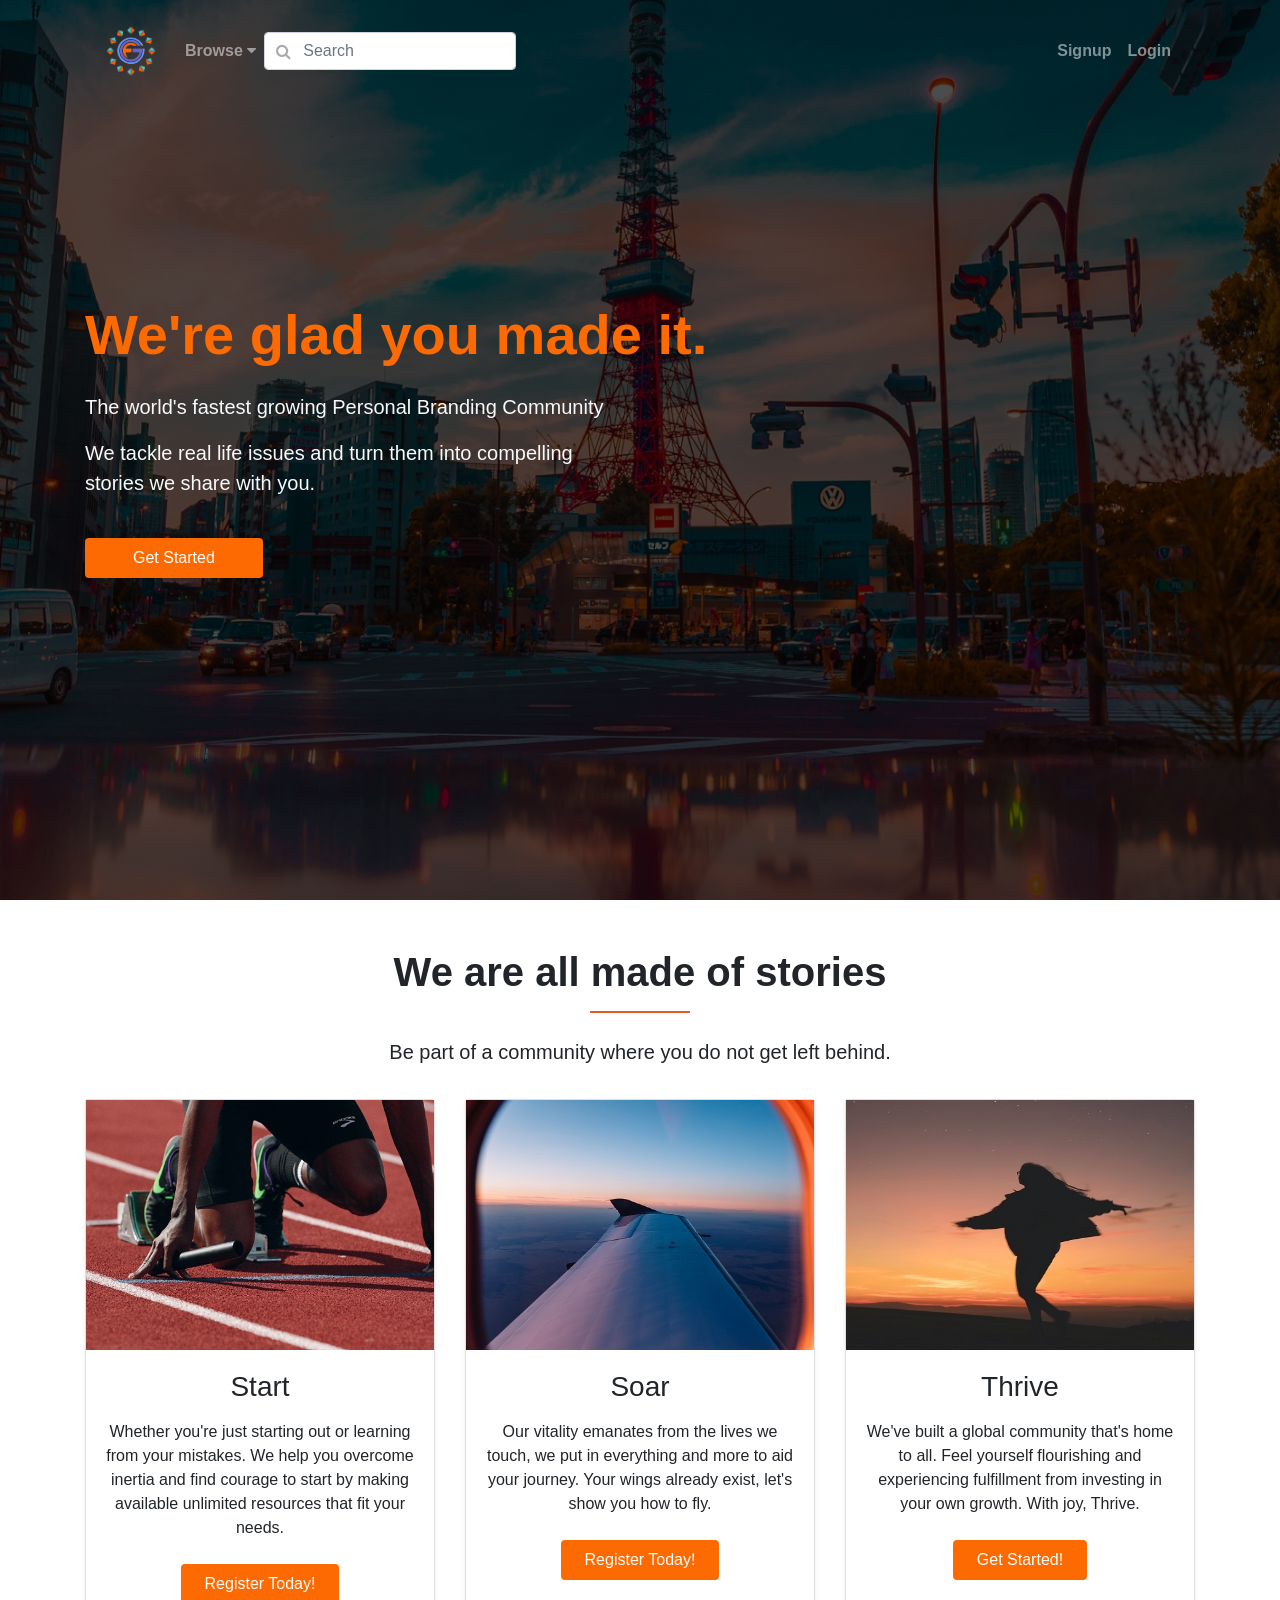
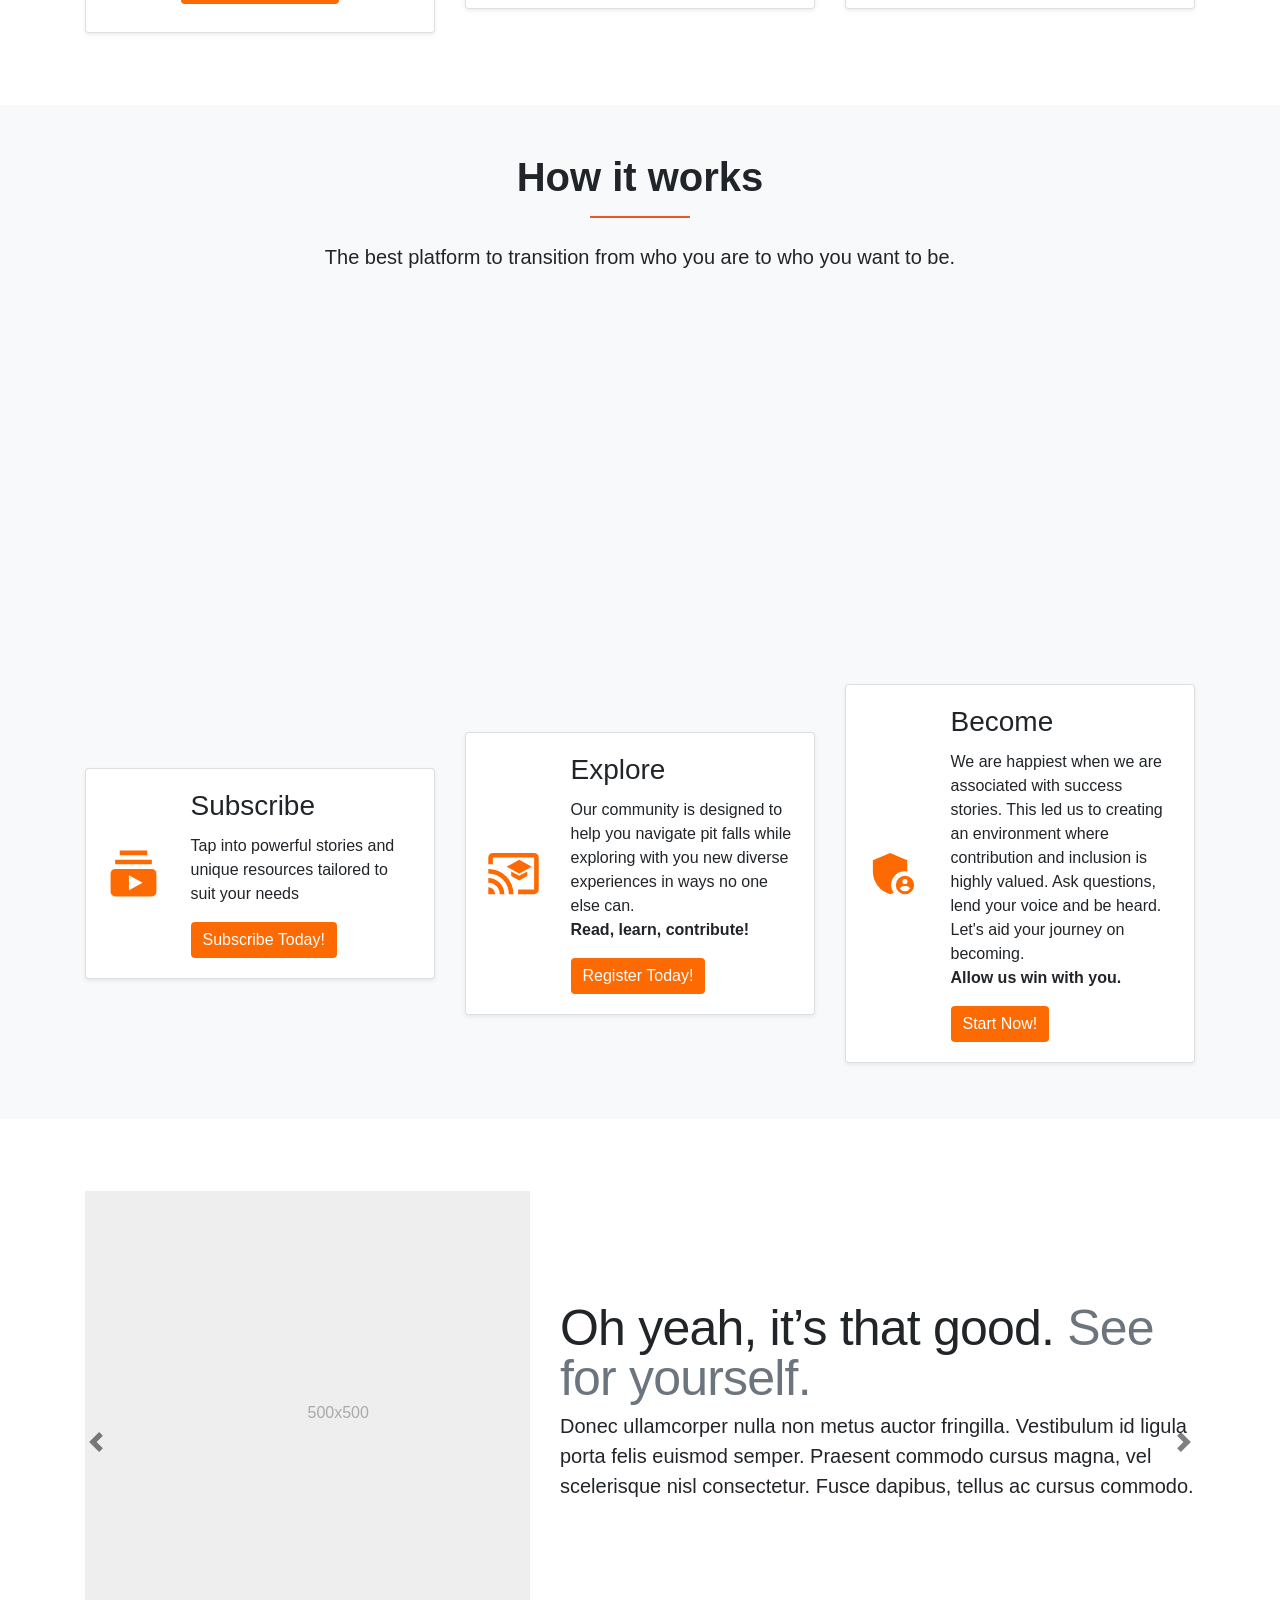
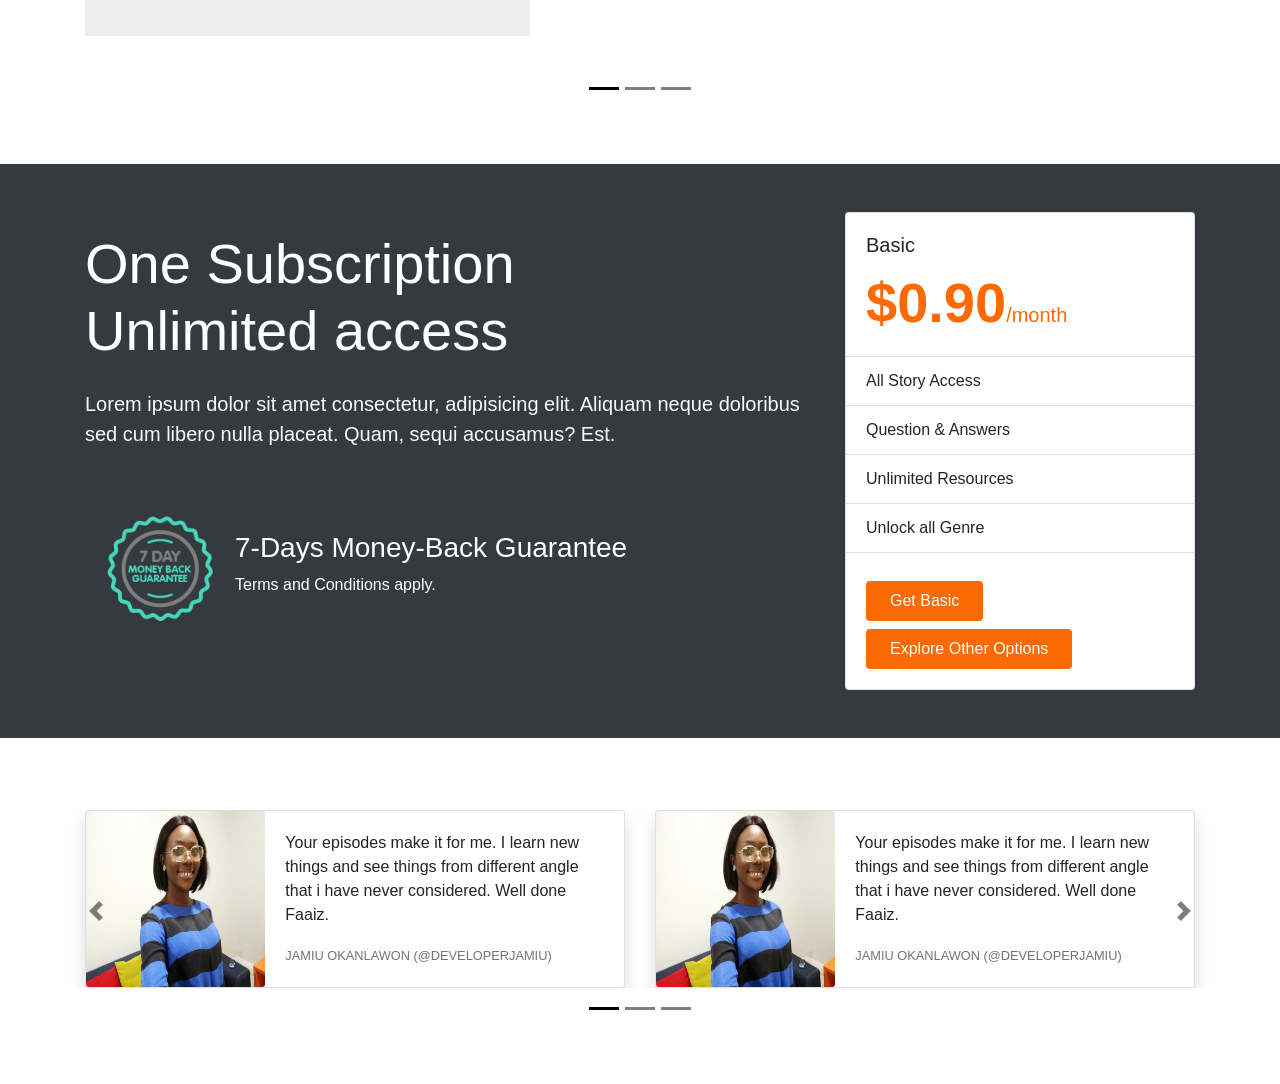
==== index.html @ 19246f7f "Implemented Book and Reviews Section" ====
<!DOCTYPE html>
<html lang="en">
  <head>
    <meta charset="utf-8" />
    <meta
      name="viewport"
      content="width=device-width, initial-scale=1, shrink-to-fit=no"
    />

    <title>GlobalFaaiz</title>

    <!-- CSS only -->
    <link
      rel="stylesheet"
      href="https://stackpath.bootstrapcdn.com/bootstrap/4.5.0/css/bootstrap.min.css"
      integrity="sha384-9aIt2nRpC12Uk9gS9baDl411NQApFmC26EwAOH8WgZl5MYYxFfc+NcPb1dKGj7Sk"
      crossorigin="anonymous"
    />

    <link
      rel="stylesheet"
      href="https://cdnjs.cloudflare.com/ajax/libs/font-awesome/4.7.0/css/font-awesome.min.css"
    />

    <link rel="stylesheet" href="assets/css/style.css" />
  </head>

  <body>
    <header class="header_image">
      <div class="container h-100">
        <nav class="navbar navbar-expand-md navbar-dark py-3">
          <a class="navbar-brand mr-3" href="#">
            <img
              src="assets/img/logo.png"
              width="60"
              height="60"
              alt="Brand Logo"
            />
          </a>
          <button
            class="navbar-toggler"
            type="button"
            data-toggle="collapse"
            data-target="#navbarCollapse"
            aria-controls="navbarCollapse"
            aria-expanded="false"
            aria-label="Toggle navigation"
          >
            <span class="navbar-toggler-icon"></span>
          </button>
          <div class="collapse navbar-collapse" id="navbarCollapse">
            <ul class="navbar-nav">
              <li class="nav-item">
                <a class="nav-link font-weight-bold" href="#"
                  >Browse <i class="fa fa-caret-down"></i
                ></a>
              </li>
            </ul>

            <form class="form-inline mt-2 mt-md-0 has-search">
              <span class="fa fa-search form-control-feedback"></span>
              <input
                class="form-control mr-sm-2"
                type="text"
                placeholder="Search"
                aria-label="Search"
              />
            </form>

            <ul class="navbar-nav ml-auto">
              <li class="nav-item">
                <a class="nav-link font-weight-bold" href="#">Signup</a>
              </li>
              <li class="nav-item">
                <a class="nav-link font-weight-bold" href="#">Login</a>
              </li>
            </ul>
          </div>
        </nav>
        <div class="row h-75 align-items-center">
          <div class="col-12">
            <h1 class="display-4 primary font-weight-bold mb-4">
              We're glad you made it.
            </h1>
            <p class="lead text-light font-weight-normal">
              The world's fastest growing Personal Branding Community
            </p>
            <p class="lead text-light">
              We tackle real life issues and turn them into compelling <br />
              stories we share with you.
            </p>
            <a
              class="btn primary_button border-0 px-5 py-2 mt-4"
              href="#"
              role="button"
              >Get Started</a
            >
          </div>
        </div>
      </div>
    </header>

    <div class="py-5">
      <div class="container">
        <div class="row">
          <div class="pb-3 px-auto mx-auto text-center" style="width: 45rem;">
            <h2 class="h1 font-weight-bold pb-3">We are all made of stories</h2>
            <p class="lead font-weight-normal">
              Be part of a community where you do not get left behind.
            </p>
          </div>
        </div>
        <div class="row">
          <div class="col-md-6 col-lg-4">
            <div class="card shadow-sm mb-4 mx-auto text-center">
              <img src="assets/img/start.jpg" height="250" />
              <div class="card-body">
                <h3 class="card-title mb-3">Start</h3>
                <p class="card-text">
                  Whether you're just starting out or learning from your
                  mistakes. We help you overcome inertia and find courage to
                  start by making available unlimited resources that fit your
                  needs.
                </p>
                <a href="#" class="btn primary_button border-0 px-4 py-2 my-2"
                  >Register Today!</a
                >
              </div>
            </div>
          </div>

          <div class="col-md-6 col-lg-4">
            <div class="card shadow-sm mb-4 mx-auto text-center">
              <img src="assets/img/soar.jpg" height="250" />
              <div class="card-body">
                <h3 class="card-title mb-3">Soar</h3>
                <p class="card-text">
                  Our vitality emanates from the lives we touch, we put in
                  everything and more to aid your journey. Your wings already
                  exist, let's show you how to fly.
                </p>
                <a href="#" class="btn primary_button border-0 px-4 py-2 my-2"
                  >Register Today!</a
                >
              </div>
            </div>
          </div>

          <div class="col-md-6 col-lg-4">
            <div class="card shadow-sm mb-4 mx-auto text-center">
              <img src="assets/img/thrive.jpg" height="250" />
              <div class="card-body">
                <h3 class="card-title mb-3">Thrive</h3>
                <p class="card-text">
                  We've built a global community that's home to all. Feel
                  yourself flourishing and experiencing fulfillment from
                  investing in your own growth. With joy, Thrive.
                </p>
                <a href="#" class="btn primary_button border-0 px-4 py-2 my-2"
                  >Get Started!</a
                >
              </div>
            </div>
          </div>
        </div>
      </div>
    </div>

    <div class="py-5 bg-light">
      <div class="container">
        <div class="row">
          <div class="pb-3 px-auto mx-auto text-center" style="width: 45rem;">
            <h2 class="h1 font-weight-bold pb-3">How it works</h2>
            <p class="lead font-weight-normal">
              The best platform to transition from who you are to who you want
              to be.
            </p>
          </div>
          <div
            class="embed-responsive embed-responsive-16by9 mx-auto mb-5"
            style="max-width: 576px;"
          >
            <iframe
              class="embed-responsive-item"
              src="https://www.youtube.com/embed/zpOULjyy-n8?rel=0"
              allowfullscreen
            ></iframe>
          </div>
        </div>

        <div class="row">
          <div class="col-md-4 my-md-auto">
            <div class="card shadow-sm my-2">
              <div class="card-body">
                <div class="row">
                  <div class="col-md-3 my-auto">
                    <img
                      src="assets/img/subscribe.svg"
                      class="card-img icon"
                      alt="Subscribe"
                    />
                  </div>
                  <div class="col-md-9">
                    <h3 class="card-title">Subscribe</h3>
                    <p class="card-text">
                      Tap into powerful stories and unique resources tailored to
                      suit your needs
                    </p>
                    <a href="#" class="btn primary_button border-0"
                      >Subscribe Today!</a
                    >
                  </div>
                </div>
              </div>
            </div>
          </div>

          <div class="col-md-4 my-auto">
            <div class="card shadow-sm my-2">
              <div class="card-body">
                <div class="row">
                  <div class="col-md-3 my-auto">
                    <img
                      src="assets/img/explore.svg"
                      class="card-img icon"
                      alt="Explore"
                    />
                  </div>
                  <div class="col-md-9">
                    <h3 class="card-title">Explore</h3>
                    <p class="card-text">
                      Our community is designed to help you navigate pit falls
                      while exploring with you new diverse experiences in ways
                      no one else can. <br /><strong
                        >Read, learn, contribute!</strong
                      >
                    </p>
                    <a href="#" class="btn primary_button border-0"
                      >Register Today!</a
                    >
                  </div>
                </div>
              </div>
            </div>
          </div>

          <div class="col-md-4 my-auto">
            <div class="card shadow-sm my-2">
              <div class="card-body">
                <div class="row">
                  <div class="col-md-3 my-auto">
                    <img
                      src="assets/img/become.svg"
                      class="card-img icon"
                      alt="Become"
                    />
                  </div>
                  <div class="col-md-9">
                    <h3 class="card-title">Become</h3>
                    <p class="card-text">
                      We are happiest when we are associated with success
                      stories. This led us to creating an environment where
                      contribution and inclusion is highly valued. Ask
                      questions, lend your voice and be heard. Let's aid your
                      journey on becoming.<br />
                      <strong>Allow us win with you.</strong>
                    </p>
                    <a href="#" class="btn primary_button border-0"
                      >Start Now!</a
                    >
                  </div>
                </div>
              </div>
            </div>
          </div>
        </div>
      </div>
    </div>

    <div class="py-5">
      <div id="mCarousel" class="carousel slide py-4" data-ride="carousel">
        <ol class="carousel-indicators">
          <li data-target="#myCarousel" data-slide-to="0" class="active"></li>
          <li data-target="#myCarousel" data-slide-to="1"></li>
          <li data-target="#myCarousel" data-slide-to="2"></li>
        </ol>
        <div class="carousel-inner mb-5">
          <div class="carousel-item active mb-2">
            <div class="container">
              <div class="row featurette">
                <div class="col-md-7 order-md-2">
                  <h3 class="featurette-heading">
                    Oh yeah, it’s that good.
                    <span class="text-muted">See for yourself.</span>
                  </h3>
                  <p class="lead">
                    Donec ullamcorper nulla non metus auctor fringilla.
                    Vestibulum id ligula porta felis euismod semper. Praesent
                    commodo cursus magna, vel scelerisque nisl consectetur.
                    Fusce dapibus, tellus ac cursus commodo.
                  </p>
                </div>
                <div class="col-md-5 order-md-1">
                  <svg
                    class="bd-placeholder-img bd-placeholder-img-lg featurette-image img-fluid mx-auto"
                    width="500"
                    height="500"
                    xmlns="http://www.w3.org/2000/svg"
                    preserveAspectRatio="xMidYMid slice"
                    focusable="false"
                    role="img"
                    aria-label="Placeholder: 500x500"
                  >
                    <title>Placeholder</title>
                    <rect width="100%" height="100%" fill="#eee" />
                    <text x="50%" y="50%" fill="#aaa" dy=".3em">500x500</text>
                  </svg>
                </div>
              </div>
            </div>
          </div>
          <div class="carousel-item mb-2">
            <div class="container">
              <div class="row featurette">
                <div class="col-md-7">
                  <h3 class="featurette-heading">
                    And lastly, this one.
                    <span class="text-muted">Checkmate.</span>
                  </h3>
                  <p class="lead">
                    Donec ullamcorper nulla non metus auctor fringilla.
                    Vestibulum id ligula porta felis euismod semper. Praesent
                    commodo cursus magna, vel scelerisque nisl consectetur.
                    Fusce dapibus, tellus ac cursus commodo.
                  </p>
                </div>
                <div class="col-md-5">
                  <svg
                    class="bd-placeholder-img bd-placeholder-img-lg featurette-image img-fluid mx-auto"
                    width="500"
                    height="500"
                    xmlns="http://www.w3.org/2000/svg"
                    preserveAspectRatio="xMidYMid slice"
                    focusable="false"
                    role="img"
                    aria-label="Placeholder: 500x500"
                  >
                    <title>Placeholder</title>
                    <rect width="100%" height="100%" fill="#eee" />
                    <text x="50%" y="50%" fill="#aaa" dy=".3em">500x500</text>
                  </svg>
                </div>
              </div>
            </div>
          </div>
          <div class="carousel-item mb-2">
            <div class="container">
              <div class="row featurette">
                <div class="col-md-7">
                  <h3 class="featurette-heading">
                    First featurette heading.
                    <span class="text-muted">It’ll blow your mind.</span>
                  </h3>
                  <p class="lead">
                    Donec ullamcorper nulla non metus auctor fringilla.
                    Vestibulum id ligula porta felis euismod semper. Praesent
                    commodo cursus magna, vel scelerisque nisl consectetur.
                    Fusce dapibus, tellus ac cursus commodo.
                  </p>
                </div>
                <div class="col-md-5">
                  <svg
                    class="bd-placeholder-img bd-placeholder-img-lg featurette-image img-fluid mx-auto"
                    width="500"
                    height="500"
                    xmlns="http://www.w3.org/2000/svg"
                    preserveAspectRatio="xMidYMid slice"
                    focusable="false"
                    role="img"
                    aria-label="Placeholder: 500x500"
                  >
                    <title>Placeholder</title>
                    <rect width="100%" height="100%" fill="#eee" />
                    <text x="50%" y="50%" fill="#aaa" dy=".3em">500x500</text>
                  </svg>
                </div>
              </div>
            </div>
          </div>
        </div>
        <a
          class="carousel-control-prev"
          href="#mCarousel"
          role="button"
          data-slide="prev"
        >
          <span class="carousel-control-prev-icon" aria-hidden="true"></span>
          <span class="sr-only">Previous</span>
        </a>
        <a
          class="carousel-control-next"
          href="#mCarousel"
          role="button"
          data-slide="next"
        >
          <span class="carousel-control-next-icon" aria-hidden="true"></span>
          <span class="sr-only">Next</span>
        </a>
      </div>
    </div>

    <div class="py-5 bg-dark">
      <div class="container">
        <div class="row align-items-center">
          <div class="col-md-7 col-lg-8">
            <h3 class="display-4 secondary mb-4 font-weight-lighter">
              One Subscription <br />Unlimited access
            </h3>
            <p class="lead text-light">
              Lorem ipsum dolor sit amet consectetur, adipisicing elit. Aliquam
              neque doloribus sed cum libero nulla placeat. Quam, sequi
              accusamus? Est.
            </p>
            <div class="py-5">
              <div class="container">
                <div class="row align-items-center">
                  <img src="assets/img/7Day.png" width="150" />
                  <h3 class="h3 secondary">
                    7-Days Money-Back Guarantee<br /><span
                      style="font-size: 1rem;"
                      class="font-weight-light"
                      >Terms and Conditions apply.</span
                    >
                  </h3>
                </div>
              </div>
            </div>
          </div>
          <div class="col-md-5 col-lg-4">
            <div class="card">
              <div class="card-body">
                <h5 class="card-title">Basic</h5>
                <p class="card-text display-4 font-weight-bold primary">
                  $0.90<span class="lead">/month</span>
                </p>
              </div>
              <ul class="list-group list-group-flush">
                <li class="list-group-item">All Story Access</li>
                <li class="list-group-item">Question & Answers</li>
                <li class="list-group-item">Unlimited Resources</li>
                <li class="list-group-item">Unlock all Genre</li>
              </ul>
              <div class="card-body">
                <a href="#" class="btn primary_button border-0 px-4 py-2 mt-2"
                  >Get Basic</a
                >
                <a href="#" class="btn primary_button border-0 px-4 py-2 mt-2"
                  >Explore Other Options</a
                >
              </div>
            </div>
          </div>
        </div>
      </div>
    </div>

    <div class="py-5">
      <div id="myCarousel" class="carousel slide py-4" data-ride="carousel">
        <ol class="carousel-indicators">
          <li data-target="#myCarousel" data-slide-to="0" class="active"></li>
          <li data-target="#myCarousel" data-slide-to="1"></li>
          <li data-target="#myCarousel" data-slide-to="2"></li>
        </ol>
        <div class="carousel-inner mb-4">
          <div class="carousel-item active">
            <div class="container">
              <div class="row">
                <div class="col-6">
                  <div class="card shadow">
                    <div class="row no-gutters h-100">
                      <div class="col-md-4">
                        <img
                          src="assets/img/toyosi.jpg"
                          class="card-img"
                          height="100%"
                        />
                      </div>
                      <div class="col-md-8">
                        <div class="card-body">
                          <p class="card-text">
                            Your episodes make it for me. I learn new things and
                            see things from different angle that i have never
                            considered. Well done Faaiz.
                          </p>
                          <small class="text-muted align-right"
                            >JAMIU OKANLAWON (@DEVELOPERJAMIU)</small
                          >
                        </div>
                      </div>
                    </div>
                  </div>
                </div>
                <div class="col-6">
                  <div class="card shadow">
                    <div class="row no-gutters h-100">
                      <div class="col-md-4">
                        <img
                          src="assets/img/toyosi.jpg"
                          class="card-img"
                          height="100%"
                        />
                      </div>
                      <div class="col-md-8">
                        <div class="card-body">
                          <p class="card-text">
                            Your episodes make it for me. I learn new things and
                            see things from different angle that i have never
                            considered. Well done Faaiz.
                          </p>
                          <small class="text-muted align-right"
                            >JAMIU OKANLAWON (@DEVELOPERJAMIU)</small
                          >
                        </div>
                      </div>
                    </div>
                  </div>
                </div>
              </div>
            </div>
          </div>
          <div class="carousel-item mb-2">
            <div class="container">
              <div class="row">
                <div class="col-6">
                  <div class="card shadow">
                    <div class="row no-gutters h-100">
                      <div class="col-md-4">
                        <img
                          src="assets/img/toyosi.jpg"
                          class="card-img"
                          height="100%"
                        />
                      </div>
                      <div class="col-md-8">
                        <div class="card-body">
                          <p class="card-text">
                            Your episodes make it for me. I learn new things and
                            see things from different angle that i have never
                            considered. Well done Faaiz.
                          </p>
                          <small class="text-muted align-right"
                            >JAMIU OKANLAWON (@DEVELOPERJAMIU)</small
                          >
                        </div>
                      </div>
                    </div>
                  </div>
                </div>
                <div class="col-6">
                  <div class="card shadow">
                    <div class="row no-gutters h-100">
                      <div class="col-md-4">
                        <img
                          src="assets/img/toyosi.jpg"
                          class="card-img"
                          height="100%"
                        />
                      </div>
                      <div class="col-md-8">
                        <div class="card-body">
                          <p class="card-text">
                            Your episodes make it for me. I learn new things and
                            see things from different angle that i have never
                            considered. Well done Faaiz.
                          </p>
                          <small class="text-muted align-right"
                            >JAMIU OKANLAWON (@DEVELOPERJAMIU)</small
                          >
                        </div>
                      </div>
                    </div>
                  </div>
                </div>
              </div>
            </div>
          </div>
          <div class="carousel-item mb-2">
            <div class="container">
              <div class="row">
                <div class="col-6">
                  <div class="card shadow">
                    <div class="row no-gutters h-100">
                      <div class="col-md-4">
                        <img
                          src="assets/img/toyosi.jpg"
                          class="card-img"
                          height="100%"
                        />
                      </div>
                      <div class="col-md-8">
                        <div class="card-body">
                          <p class="card-text">
                            Your episodes make it for me. I learn new things and
                            see things from different angle that i have never
                            considered. Well done Faaiz.
                          </p>
                          <small class="text-muted align-right"
                            >JAMIU OKANLAWON (@DEVELOPERJAMIU)</small
                          >
                        </div>
                      </div>
                    </div>
                  </div>
                </div>
                <div class="col-6">
                  <div class="card shadow">
                    <div class="row no-gutters h-100">
                      <div class="col-md-4">
                        <img
                          src="assets/img/toyosi.jpg"
                          class="card-img"
                          height="100%"
                        />
                      </div>
                      <div class="col-md-8">
                        <div class="card-body">
                          <p class="card-text">
                            Your episodes make it for me. I learn new things and
                            see things from different angle that i have never
                            considered. Well done Faaiz.
                          </p>
                          <small class="text-muted align-right"
                            >JAMIU OKANLAWON (@DEVELOPERJAMIU)</small
                          >
                        </div>
                      </div>
                    </div>
                  </div>
                </div>
              </div>
            </div>
          </div>
        </div>
        <a
          class="carousel-control-prev"
          href="#myCarousel"
          role="button"
          data-slide="prev"
        >
          <span class="carousel-control-prev-icon" aria-hidden="true"></span>
          <span class="sr-only">Previous</span>
        </a>
        <a
          class="carousel-control-next"
          href="#myCarousel"
          role="button"
          data-slide="next"
        >
          <span class="carousel-control-next-icon" aria-hidden="true"></span>
          <span class="sr-only">Next</span>
        </a>
      </div>
    </div>

    <!-- JS, Popper.js, and jQuery -->
    <script
      src="https://code.jquery.com/jquery-3.5.1.slim.min.js"
      integrity="sha384-DfXdz2htPH0lsSSs5nCTpuj/zy4C+OGpamoFVy38MVBnE+IbbVYUew+OrCXaRkfj"
      crossorigin="anonymous"
    ></script>
    <script
      src="https://cdn.jsdelivr.net/npm/popper.js@1.16.0/dist/umd/popper.min.js"
      integrity="sha384-Q6E9RHvbIyZFJoft+2mJbHaEWldlvI9IOYy5n3zV9zzTtmI3UksdQRVvoxMfooAo"
      crossorigin="anonymous"
    ></script>
    <script
      src="https://stackpath.bootstrapcdn.com/bootstrap/4.5.0/js/bootstrap.min.js"
      integrity="sha384-OgVRvuATP1z7JjHLkuOU7Xw704+h835Lr+6QL9UvYjZE3Ipu6Tp75j7Bh/kR0JKI"
      crossorigin="anonymous"
    ></script>
  </body>
</html>
---- assets/css/style.css ----
/* 
* Header 
*/

/* Form */
.has-search .form-control {
  padding-left: 2.375rem;
}

.has-search .form-control-feedback {
  position: absolute;
  z-index: 2;
  display: block;
  width: 2.375rem;
  height: 2.375rem;
  line-height: 2.375rem;
  text-align: center;
  pointer-events: none;
  color: #aaa;
}

/* Header Image */
.header_image {
  height: 100vh;
  min-height: 500px;
  background-image: linear-gradient(rgba(0, 0, 0, 0.7), rgba(0, 0, 0, 0.7)),
    url(../img/headline.jpg);
  background-size: cover;
  background-position: center;
  background-repeat: no-repeat;
}

/* Button */
.primary {
  color: #fd6a02;
}

.secondary {
  color: white;
}

.icon {
  max-width: 80px;
}

/* Button */
.primary_button,
.primary_button:visited {
  background-color: #fd6a02;
  color: white;
}

.primary_button:hover,
.primary_button:active {
  background-color: #e65a22;
  color: white;
}

/* After Heading 2*/
h2:after {
  display: block;
  height: 2px;
  background-color: #e65a22;
  content: " ";
  width: 100px;
  margin: 0 auto;
  margin-top: 15px;
}

/* Carousel Icons Color */
.carousel-control-prev-icon {
  background-image: url("data:image/svg+xml,%3csvg xmlns='http://www.w3.org/2000/svg' fill='%23000' width='8' height='8' viewBox='0 0 8 8'%3e%3cpath d='M5.25 0l-4 4 4 4 1.5-1.5L4.25 4l2.5-2.5L5.25 0z'/%3e%3c/svg%3e");
}

.carousel-control-next-icon {
  background-image: url("data:image/svg+xml,%3csvg xmlns='http://www.w3.org/2000/svg' fill='%23000' width='8' height='8' viewBox='0 0 8 8'%3e%3cpath d='M2.75 0l-1.5 1.5L3.75 4l-2.5 2.5L2.75 8l4-4-4-4z'/%3e%3c/svg%3e");
}

.carousel-indicators li {
  background-color: black;
}

/* Featurettes
------------------------- */

/* Thin out the marketing headings */
.featurette-heading {
  font-weight: 300;
  line-height: 1;
  letter-spacing: -0.05rem;
}

/* RESPONSIVE CSS
-------------------------------------------------- */

@media (min-width: 40em) {
  /* Bump up size of carousel content */
  .carousel-caption p {
    margin-bottom: 1.25rem;
    font-size: 1.25rem;
    line-height: 1.4;
  }

  .featurette-heading {
    font-size: 50px;
  }
}

@media (min-width: 62em) {
  .featurette-heading {
    margin-top: 7rem;
  }
}
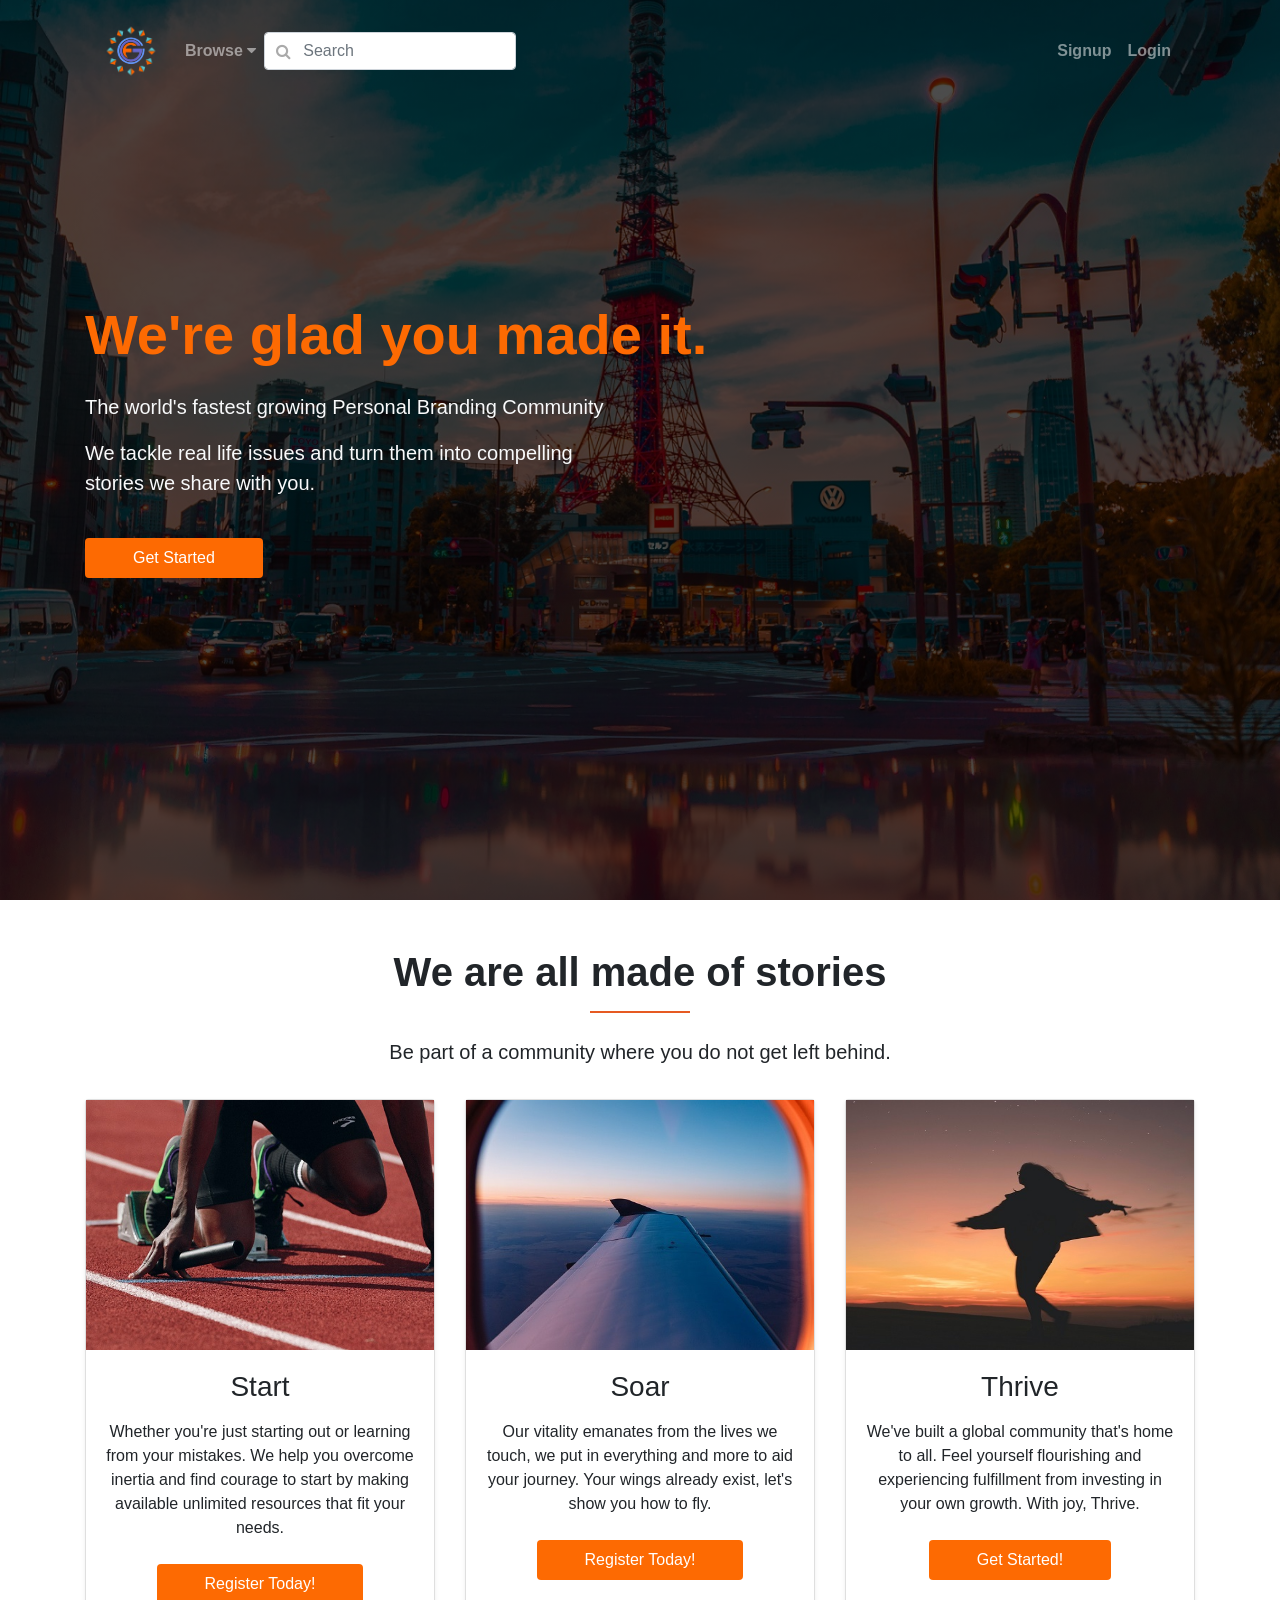
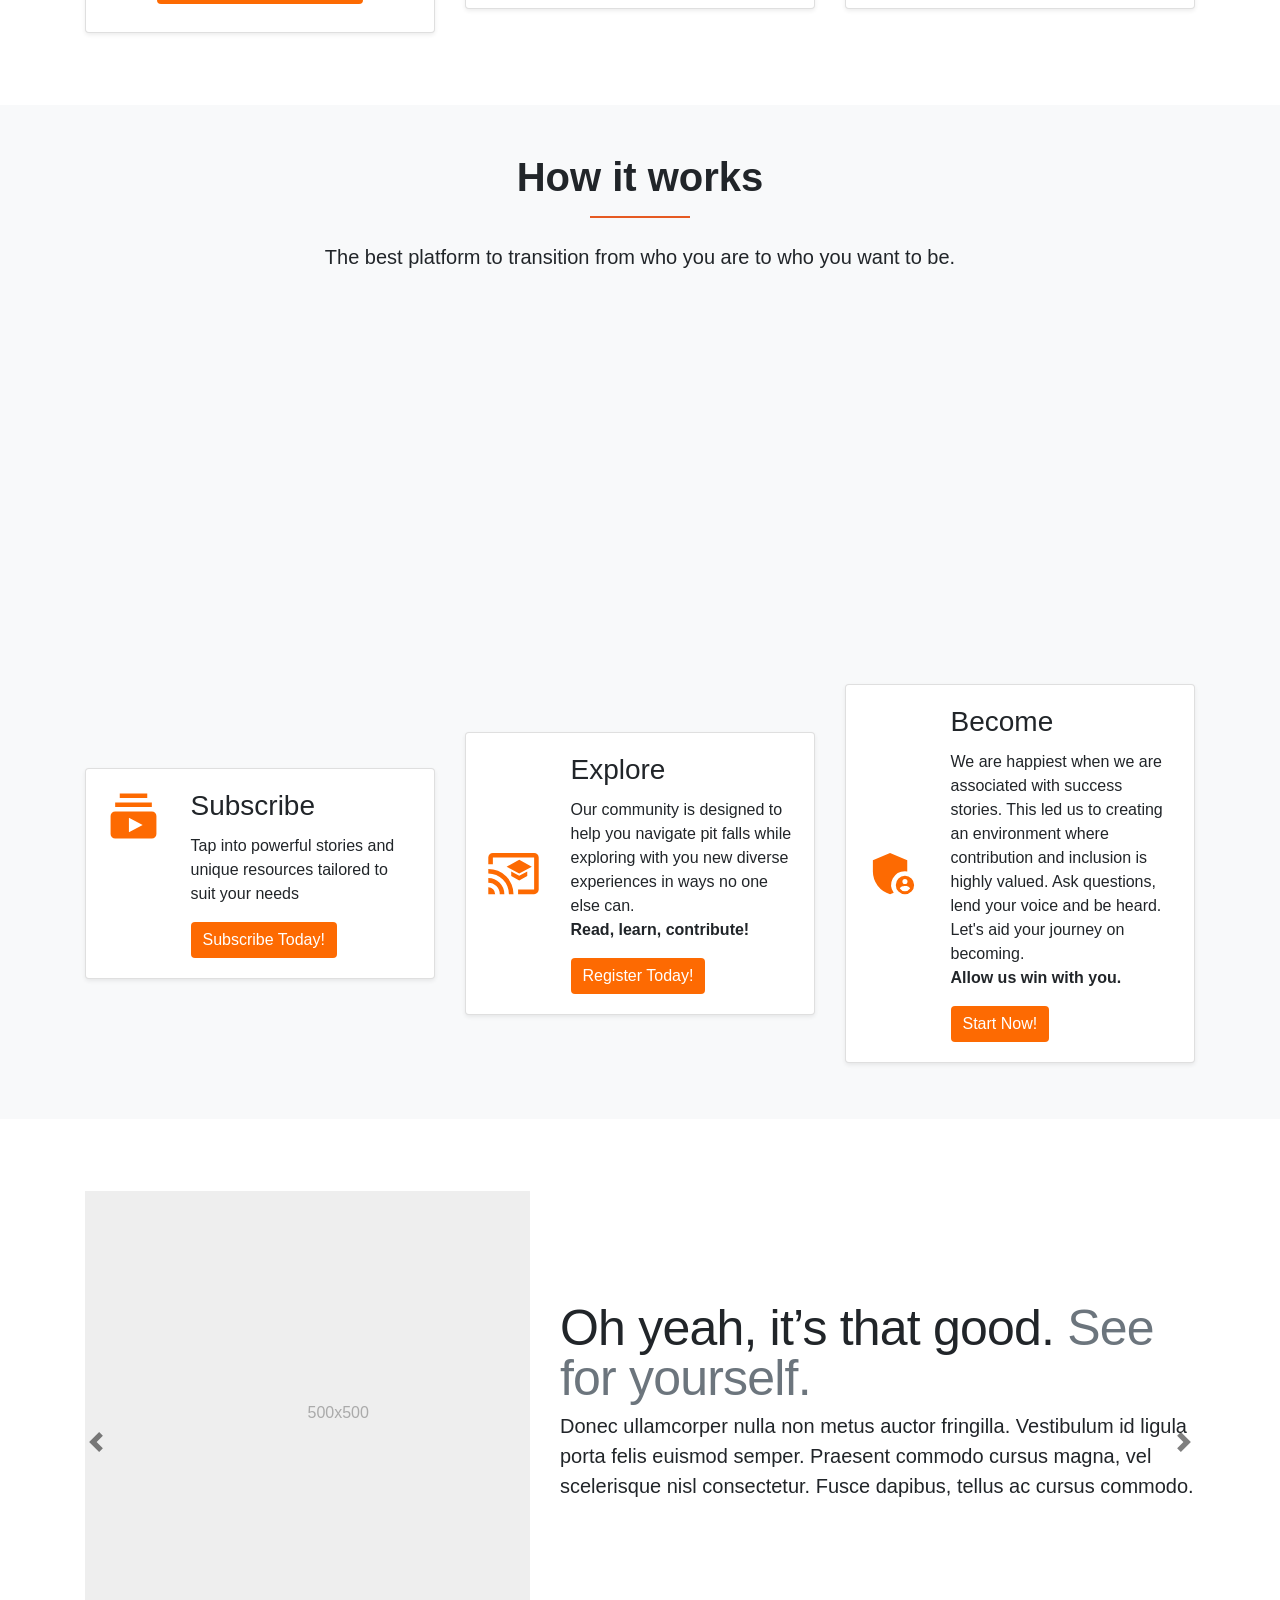
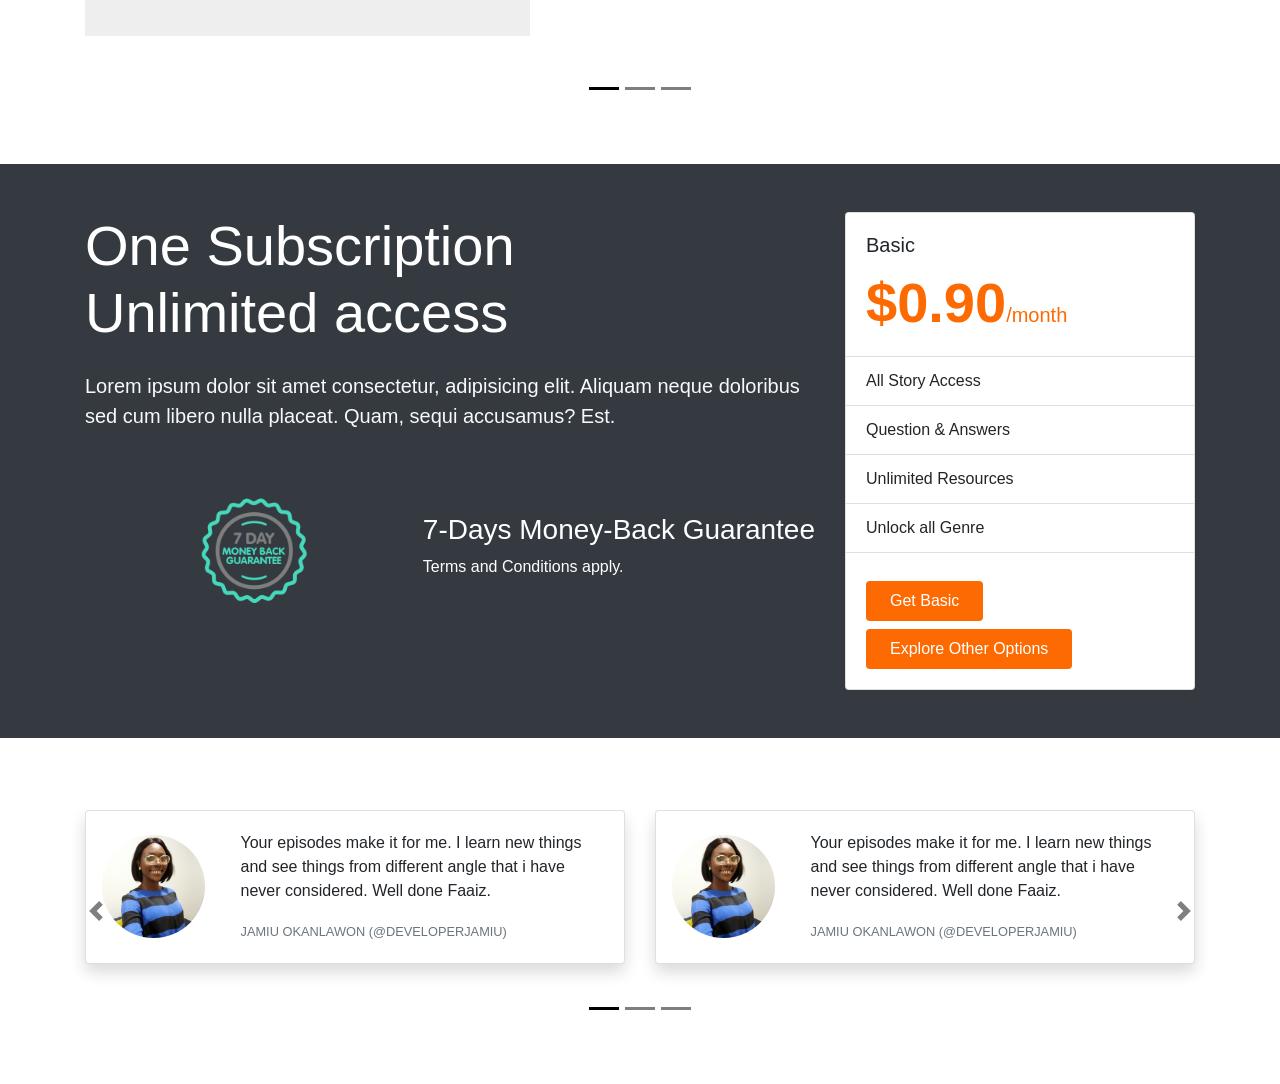
==== commit 7436fd28: "Fixed Responsiveness" ====
--- a/index.html
+++ b/index.html
@@ -23,6 +23,7 @@
     />
 
     <link rel="stylesheet" href="assets/css/style.css" />
+    <link rel="stylesheet" href="assets/css/queries.css" />
   </head>
 
   <body>
@@ -90,7 +91,7 @@
               stories we share with you.
             </p>
             <a
-              class="btn primary_button border-0 px-5 py-2 mt-4"
+              class="btn primary_button border-0 px-md-3 px-lg-5 px-sm-2 py-2 mt-4"
               href="#"
               role="button"
               >Get Started</a
@@ -111,52 +112,58 @@
           </div>
         </div>
         <div class="row">
-          <div class="col-md-6 col-lg-4">
+          <div class="col-sm-6 col-lg-4">
             <div class="card shadow-sm mb-4 mx-auto text-center">
               <img src="assets/img/start.jpg" height="250" />
               <div class="card-body">
-                <h3 class="card-title mb-3">Start</h3>
+                <h3 class="h3 card-title mb-3">Start</h3>
                 <p class="card-text">
                   Whether you're just starting out or learning from your
                   mistakes. We help you overcome inertia and find courage to
                   start by making available unlimited resources that fit your
                   needs.
                 </p>
-                <a href="#" class="btn primary_button border-0 px-4 py-2 my-2"
+                <a
+                  href="#"
+                  class="btn primary_button border-0 px-md-3 px-lg-5 px-sm-2 py-2 my-2"
                   >Register Today!</a
                 >
               </div>
             </div>
           </div>
 
-          <div class="col-md-6 col-lg-4">
+          <div class="col-sm-6 col-lg-4">
             <div class="card shadow-sm mb-4 mx-auto text-center">
               <img src="assets/img/soar.jpg" height="250" />
               <div class="card-body">
-                <h3 class="card-title mb-3">Soar</h3>
+                <h3 class="h3 card-title mb-3">Soar</h3>
                 <p class="card-text">
                   Our vitality emanates from the lives we touch, we put in
                   everything and more to aid your journey. Your wings already
                   exist, let's show you how to fly.
                 </p>
-                <a href="#" class="btn primary_button border-0 px-4 py-2 my-2"
+                <a
+                  href="#"
+                  class="btn primary_button border-0 px-md-3 px-lg-5 px-sm-2 py-2 my-2"
                   >Register Today!</a
                 >
               </div>
             </div>
           </div>
 
-          <div class="col-md-6 col-lg-4">
+          <div class="col-sm-6 col-lg-4">
             <div class="card shadow-sm mb-4 mx-auto text-center">
               <img src="assets/img/thrive.jpg" height="250" />
               <div class="card-body">
-                <h3 class="card-title mb-3">Thrive</h3>
+                <h3 class="h3 card-title mb-3">Thrive</h3>
                 <p class="card-text">
                   We've built a global community that's home to all. Feel
                   yourself flourishing and experiencing fulfillment from
                   investing in your own growth. With joy, Thrive.
                 </p>
-                <a href="#" class="btn primary_button border-0 px-4 py-2 my-2"
+                <a
+                  href="#"
+                  class="btn primary_button border-0 px-md-3 px-lg-5 px-sm-2 py-2 my-2"
                   >Get Started!</a
                 >
               </div>
@@ -189,11 +196,11 @@
         </div>
 
         <div class="row">
-          <div class="col-md-4 my-md-auto">
-            <div class="card shadow-sm my-2">
+          <div class="col-sm-6 col-md-4 my-auto">
+            <div class="card shadow-sm my-2 how-it-works-card">
               <div class="card-body">
                 <div class="row">
-                  <div class="col-md-3 my-auto">
+                  <div class="col-md-3">
                     <img
                       src="assets/img/subscribe.svg"
                       class="card-img icon"
@@ -201,7 +208,7 @@
                     />
                   </div>
                   <div class="col-md-9">
-                    <h3 class="card-title">Subscribe</h3>
+                    <h3 class="h3 card-title">Subscribe</h3>
                     <p class="card-text">
                       Tap into powerful stories and unique resources tailored to
                       suit your needs
@@ -215,8 +222,8 @@
             </div>
           </div>
 
-          <div class="col-md-4 my-auto">
-            <div class="card shadow-sm my-2">
+          <div class="col-sm-6 col-md-4 my-auto">
+            <div class="card shadow-sm my-2 how-it-works-card">
               <div class="card-body">
                 <div class="row">
                   <div class="col-md-3 my-auto">
@@ -227,7 +234,7 @@
                     />
                   </div>
                   <div class="col-md-9">
-                    <h3 class="card-title">Explore</h3>
+                    <h3 class="h3 card-title">Explore</h3>
                     <p class="card-text">
                       Our community is designed to help you navigate pit falls
                       while exploring with you new diverse experiences in ways
@@ -244,8 +251,8 @@
             </div>
           </div>
 
-          <div class="col-md-4 my-auto">
-            <div class="card shadow-sm my-2">
+          <div class="col-sm-6 col-md-4 my-auto">
+            <div class="card shadow-sm my-2 how-it-works-card">
               <div class="card-body">
                 <div class="row">
                   <div class="col-md-3 my-auto">
@@ -256,7 +263,7 @@
                     />
                   </div>
                   <div class="col-md-9">
-                    <h3 class="card-title">Become</h3>
+                    <h3 class="h3 card-title">Become</h3>
                     <p class="card-text">
                       We are happiest when we are associated with success
                       stories. This led us to creating an environment where
@@ -411,8 +418,8 @@
 
     <div class="py-5 bg-dark">
       <div class="container">
-        <div class="row align-items-center">
-          <div class="col-md-7 col-lg-8">
+        <div class="row">
+          <div class="col-md-7 col-lg-8 how-it-works-card">
             <h3 class="display-4 secondary mb-4 font-weight-lighter">
               One Subscription <br />Unlimited access
             </h3>
@@ -421,10 +428,10 @@
               neque doloribus sed cum libero nulla placeat. Quam, sequi
               accusamus? Est.
             </p>
-            <div class="py-5">
+            <div class="py-5 how-it-works-card">
               <div class="container">
                 <div class="row align-items-center">
-                  <img src="assets/img/7Day.png" width="150" />
+                  <img src="assets/img/7Day.png" width="150" class="mx-auto" />
                   <h3 class="h3 secondary">
                     7-Days Money-Back Guarantee<br /><span
                       style="font-size: 1rem;"
@@ -475,17 +482,17 @@
           <div class="carousel-item active">
             <div class="container">
               <div class="row">
-                <div class="col-6">
+                <div class="col-sm-12 col-md-6 mb-4">
                   <div class="card shadow">
-                    <div class="row no-gutters h-100">
-                      <div class="col-md-4">
+                    <div class="row no-gutters">
+                      <div class="col-sm-4 col-md-4 col-lg-3 px-3 px-auto">
                         <img
                           src="assets/img/toyosi.jpg"
-                          class="card-img"
-                          height="100%"
+                          class="card-img rounded-circle my-4"
+                          style="max-width: 200px;"
                         />
                       </div>
-                      <div class="col-md-8">
+                      <div class="col-sm-8 col-md-8 col-lg-9">
                         <div class="card-body">
                           <p class="card-text">
                             Your episodes make it for me. I learn new things and
@@ -500,17 +507,16 @@
                     </div>
                   </div>
                 </div>
-                <div class="col-6">
+                <div class="col-sm-12 col-md-6 mb-4">
                   <div class="card shadow">
-                    <div class="row no-gutters h-100">
-                      <div class="col-md-4">
+                    <div class="row no-gutters">
+                      <div class="col-sm-4 col-md-4 col-lg-3 px-3">
                         <img
                           src="assets/img/toyosi.jpg"
-                          class="card-img"
-                          height="100%"
+                          class="card-img rounded-circle my-4"
                         />
                       </div>
-                      <div class="col-md-8">
+                      <div class="col-sm-8 col-md-8 col-lg-9">
                         <div class="card-body">
                           <p class="card-text">
                             Your episodes make it for me. I learn new things and
@@ -528,20 +534,20 @@
               </div>
             </div>
           </div>
-          <div class="carousel-item mb-2">
+          <div class="carousel-item">
             <div class="container">
               <div class="row">
-                <div class="col-6">
+                <div class="col-sm-12 col-md-6 mb-4">
                   <div class="card shadow">
-                    <div class="row no-gutters h-100">
-                      <div class="col-md-4">
+                    <div class="row no-gutters">
+                      <div class="col-sm-4 col-md-4 col-lg-3 px-3 px-auto">
                         <img
                           src="assets/img/toyosi.jpg"
-                          class="card-img"
-                          height="100%"
+                          class="card-img rounded-circle my-4"
+                          style="max-width: 200px;"
                         />
                       </div>
-                      <div class="col-md-8">
+                      <div class="col-sm-8 col-md-8 col-lg-9">
                         <div class="card-body">
                           <p class="card-text">
                             Your episodes make it for me. I learn new things and
@@ -556,17 +562,16 @@
                     </div>
                   </div>
                 </div>
-                <div class="col-6">
+                <div class="col-sm-12 col-md-6 mb-4">
                   <div class="card shadow">
-                    <div class="row no-gutters h-100">
-                      <div class="col-md-4">
+                    <div class="row no-gutters">
+                      <div class="col-sm-4 col-md-4 col-lg-3 px-3">
                         <img
                           src="assets/img/toyosi.jpg"
-                          class="card-img"
-                          height="100%"
+                          class="card-img rounded-circle my-4"
                         />
                       </div>
-                      <div class="col-md-8">
+                      <div class="col-sm-8 col-md-8 col-lg-9">
                         <div class="card-body">
                           <p class="card-text">
                             Your episodes make it for me. I learn new things and
@@ -584,20 +589,20 @@
               </div>
             </div>
           </div>
-          <div class="carousel-item mb-2">
+          <div class="carousel-item">
             <div class="container">
               <div class="row">
-                <div class="col-6">
+                <div class="col-sm-12 col-md-6 mb-4">
                   <div class="card shadow">
-                    <div class="row no-gutters h-100">
-                      <div class="col-md-4">
+                    <div class="row no-gutters">
+                      <div class="col-sm-4 col-md-4 col-lg-3 px-3 px-auto">
                         <img
                           src="assets/img/toyosi.jpg"
-                          class="card-img"
-                          height="100%"
+                          class="card-img rounded-circle my-4"
+                          style="max-width: 200px;"
                         />
                       </div>
-                      <div class="col-md-8">
+                      <div class="col-sm-8 col-md-8 col-lg-9">
                         <div class="card-body">
                           <p class="card-text">
                             Your episodes make it for me. I learn new things and
@@ -612,17 +617,16 @@
                     </div>
                   </div>
                 </div>
-                <div class="col-6">
+                <div class="col-sm-12 col-md-6 mb-4">
                   <div class="card shadow">
-                    <div class="row no-gutters h-100">
-                      <div class="col-md-4">
+                    <div class="row no-gutters">
+                      <div class="col-sm-4 col-md-4 col-lg-3 px-3">
                         <img
                           src="assets/img/toyosi.jpg"
-                          class="card-img"
-                          height="100%"
+                          class="card-img rounded-circle my-4"
                         />
                       </div>
-                      <div class="col-md-8">
+                      <div class="col-sm-8 col-md-8 col-lg-9">
                         <div class="card-body">
                           <p class="card-text">
                             Your episodes make it for me. I learn new things and
--- a/assets/css/queries.css
+++ b/assets/css/queries.css
@@ -0,0 +1,54 @@
+/* Big tablets to 1200px (widths smaller than the 1140px row) */
+@media only screen and (max-width: 1200px) {
+}
+
+/* Small tablets to big tablets from 768px to 1023px */
+@media only screen and (max-width: 1023px) {
+}
+
+/* Small Phones to small tablets from 481px to 767px */
+@media only screen and (max-width: 767px) {
+  .display-4 {
+    font-size: 2.7rem;
+  }
+
+  .lead {
+    font-size: 1.1rem;
+  }
+
+  .h1 {
+    font-size: 1.8rem;
+  }
+
+  .h3 {
+    font-size: 1.5rem;
+  }
+
+  .featurette-heading {
+    font-size: 1.8rem;
+    font-weight: 400;
+  }
+}
+
+/* Small Phones from 0 to 480px */
+@media only screen and (max-width: 480px) {
+  .display-4 {
+    font-size: 1.7rem;
+  }
+
+  .lead {
+    font-size: 1rem;
+  }
+
+  .h1 {
+    font-size: 1.5rem;
+  }
+
+  .featurette-heading {
+    font-size: 1.5rem;
+  }
+
+  .how-it-works-card {
+    text-align: center;
+  }
+}
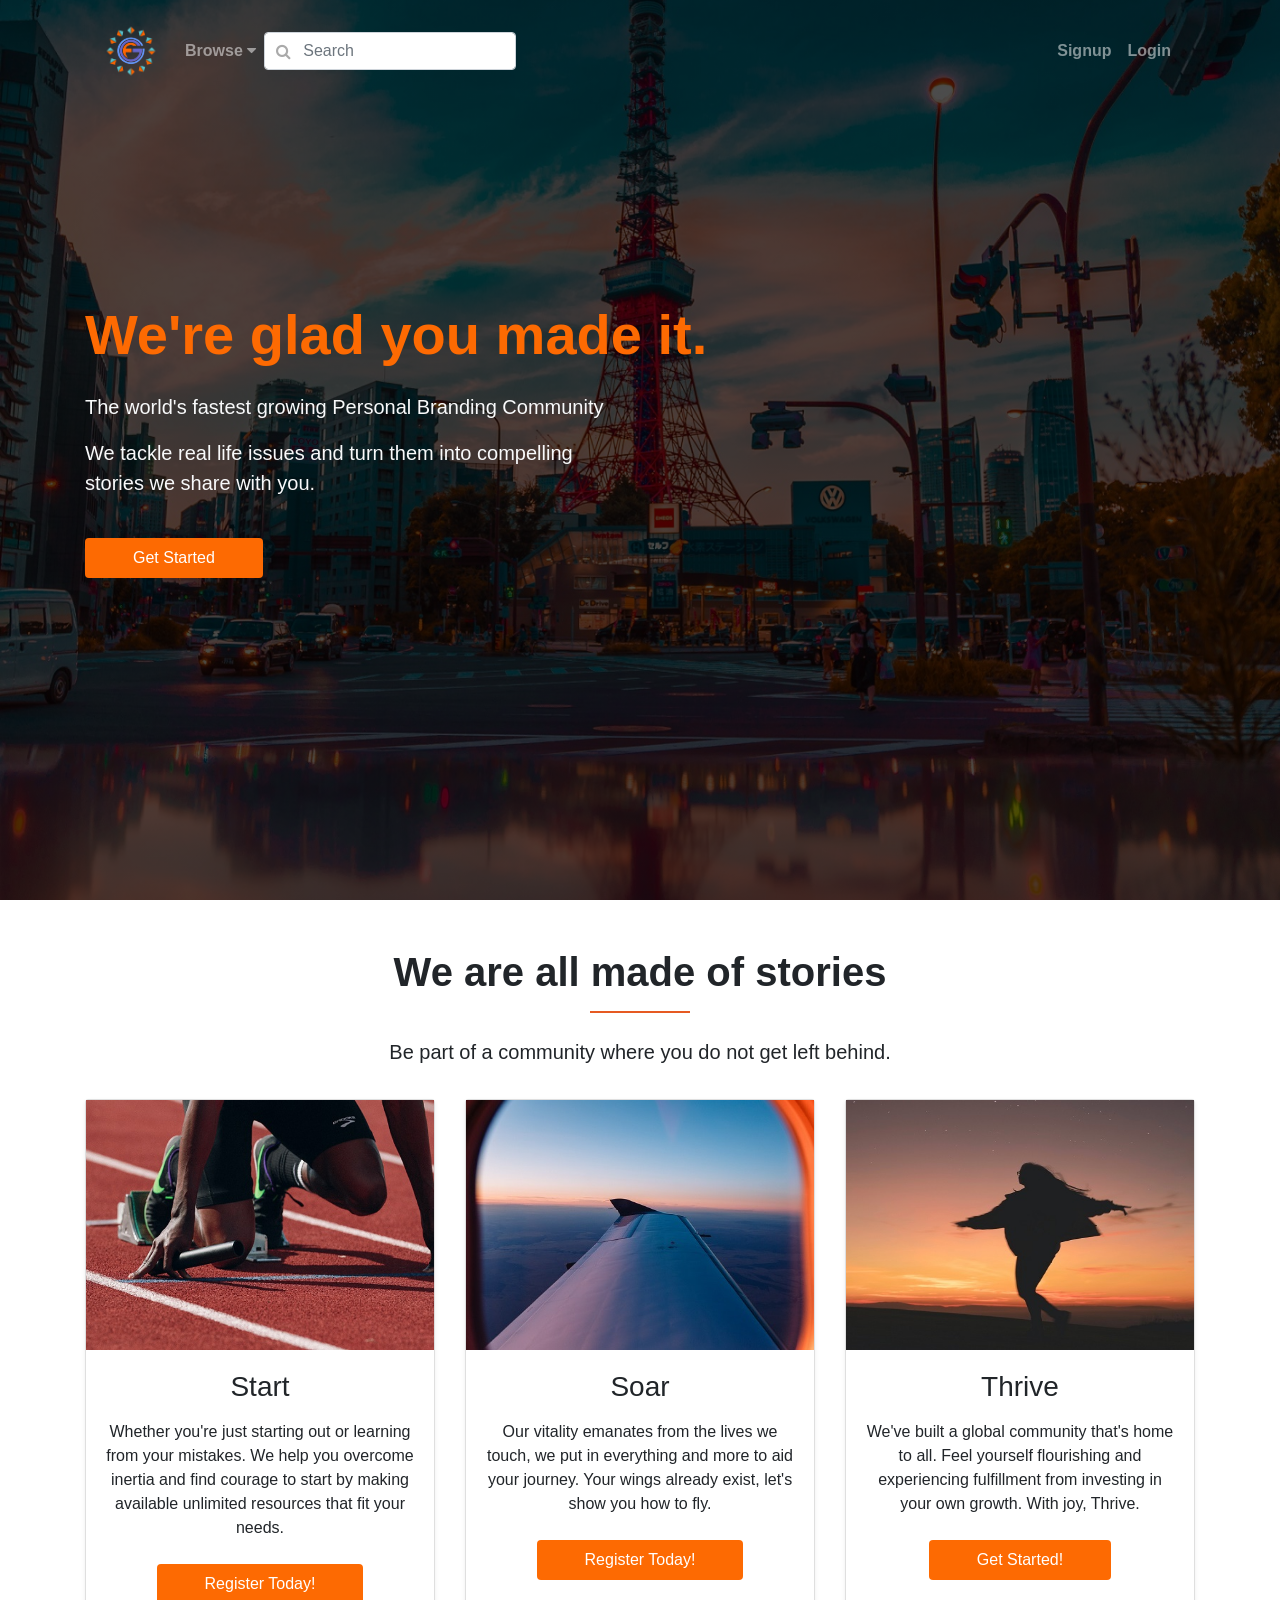
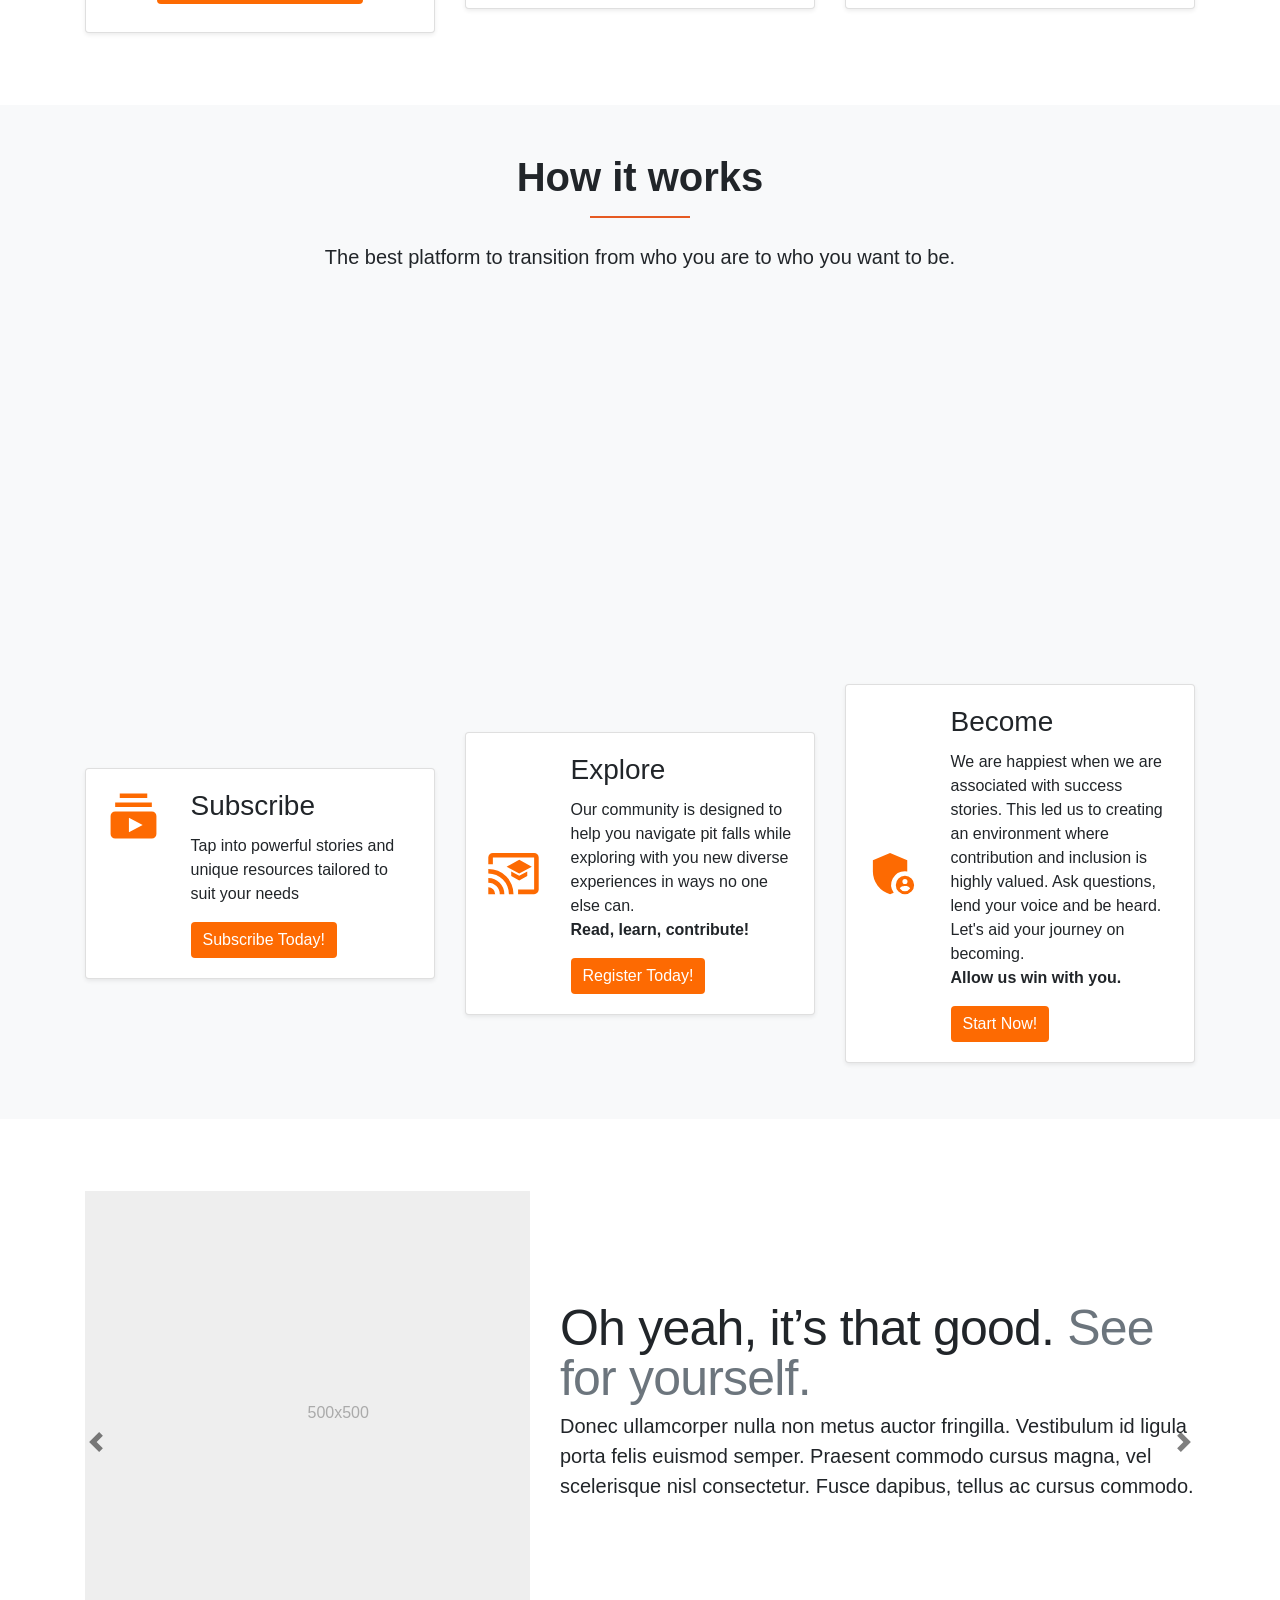
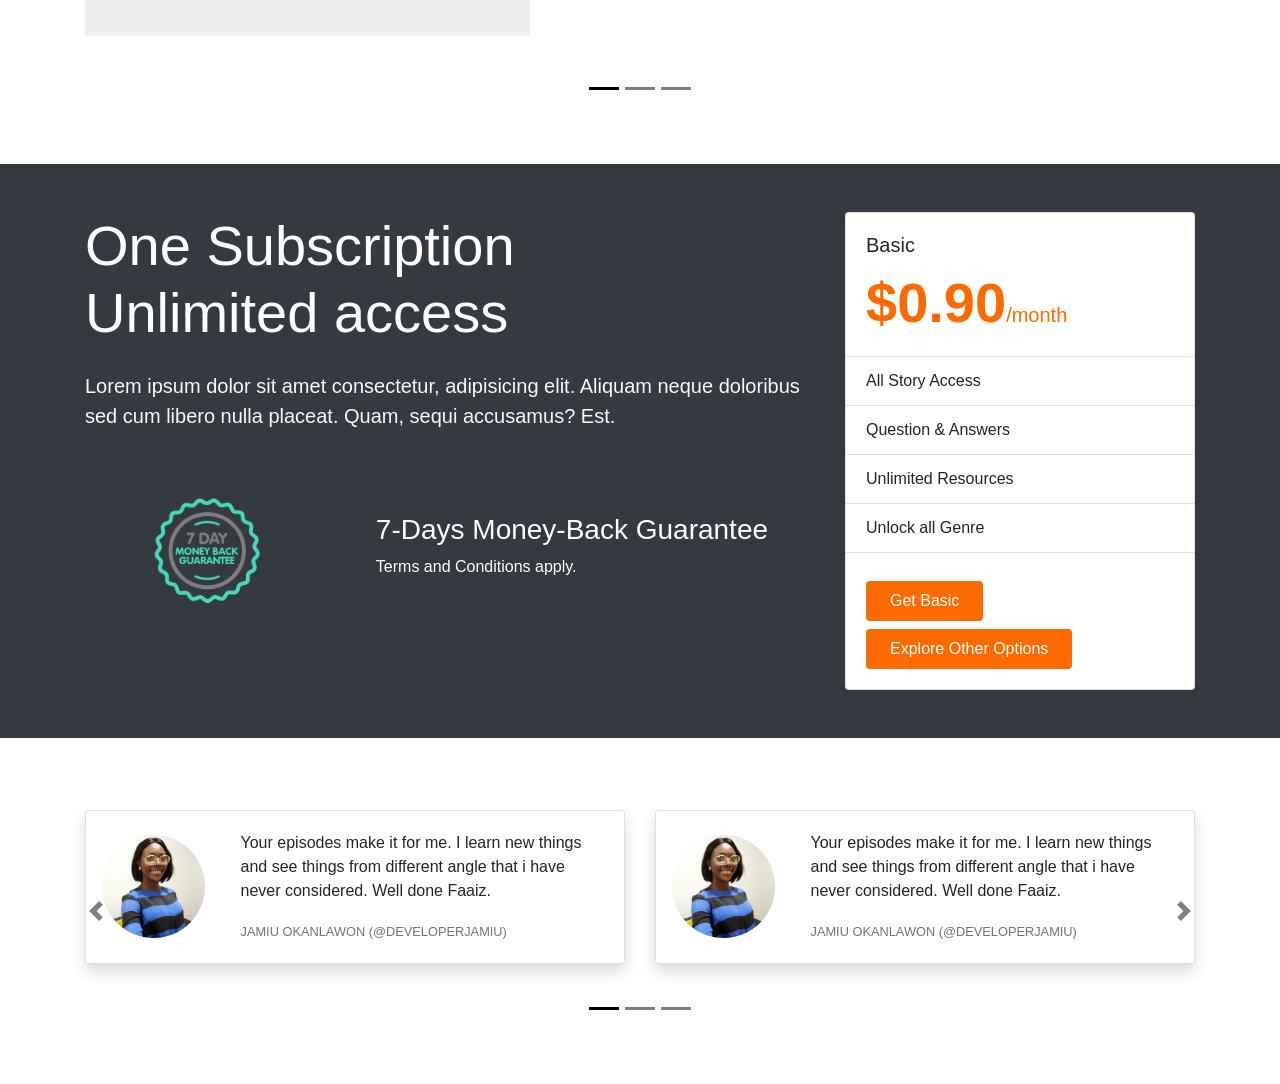
==== commit feaf75cb: "Fixed Responsiveness" ====
--- a/index.html
+++ b/index.html
@@ -432,7 +432,7 @@
               <div class="container">
                 <div class="row align-items-center">
                   <img src="assets/img/7Day.png" width="150" class="mx-auto" />
-                  <h3 class="h3 secondary">
+                  <h3 class="h3 secondary mx-auto">
                     7-Days Money-Back Guarantee<br /><span
                       style="font-size: 1rem;"
                       class="font-weight-light"
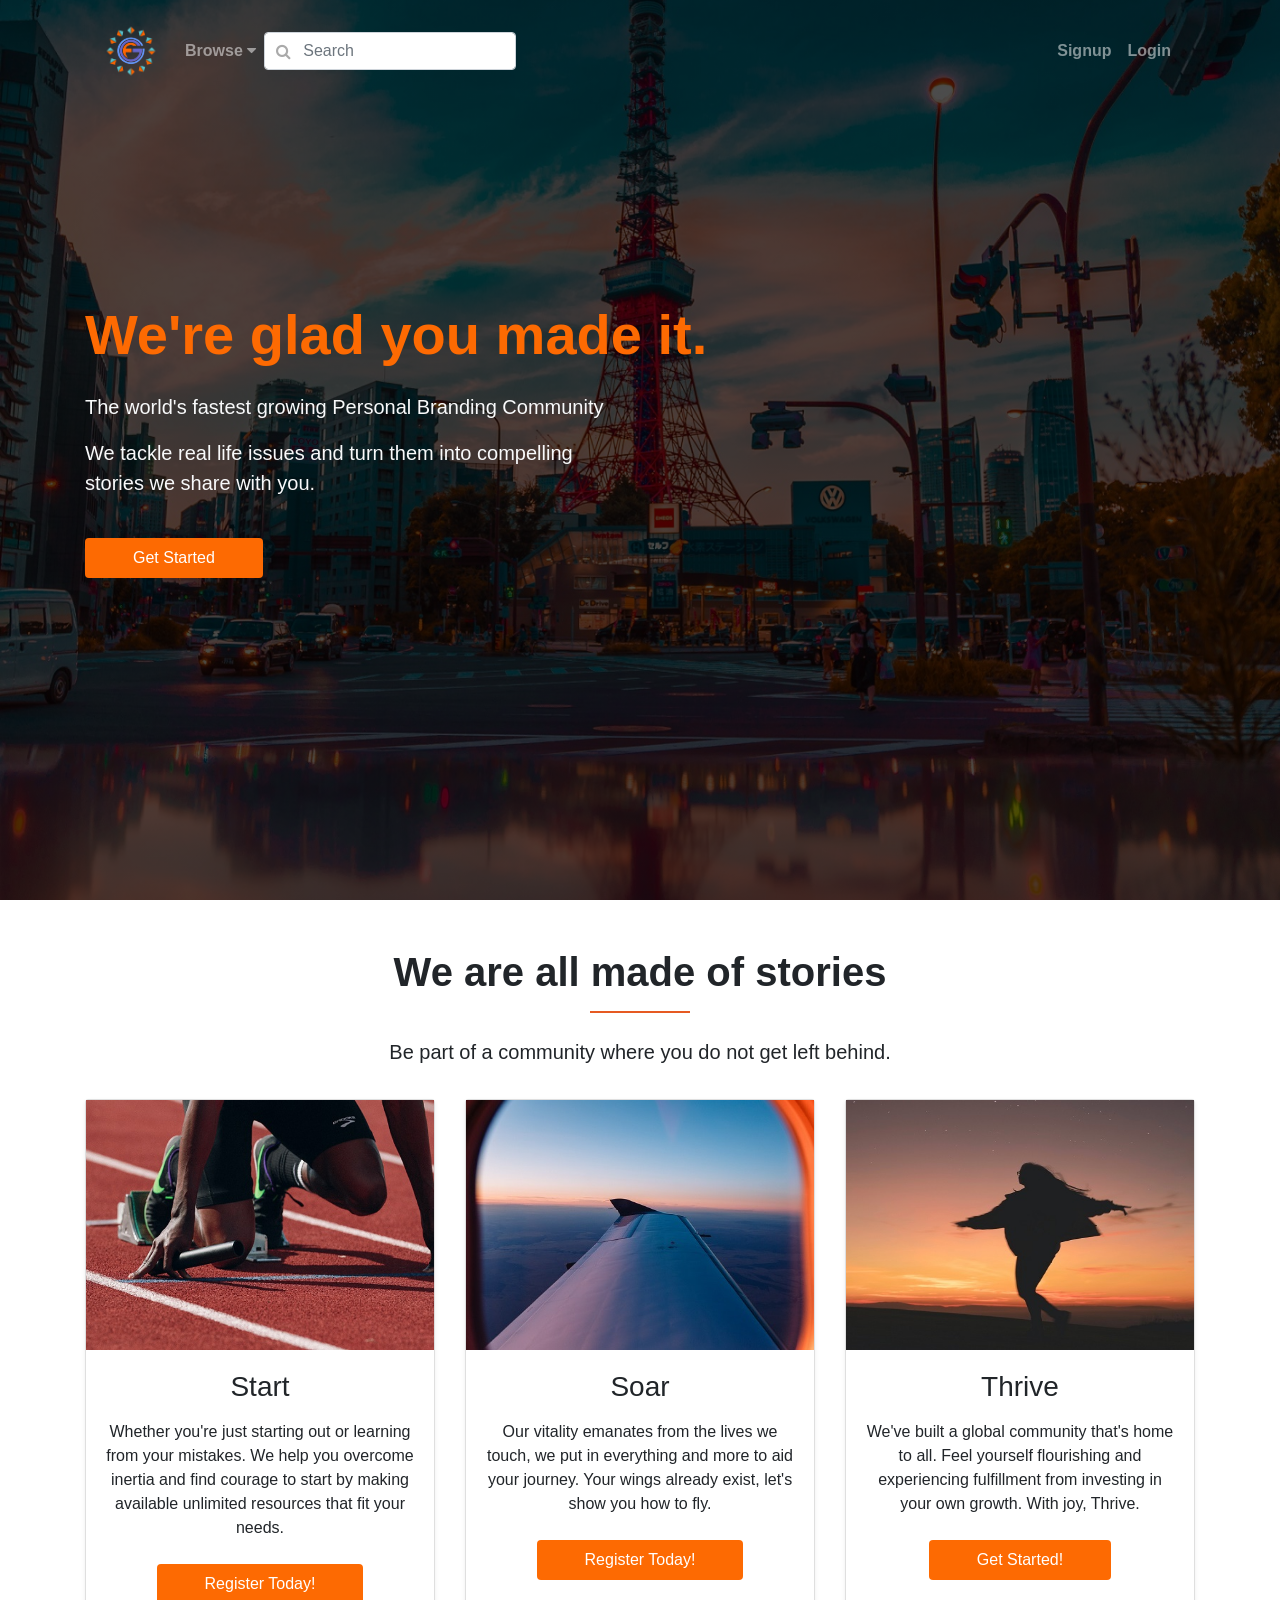
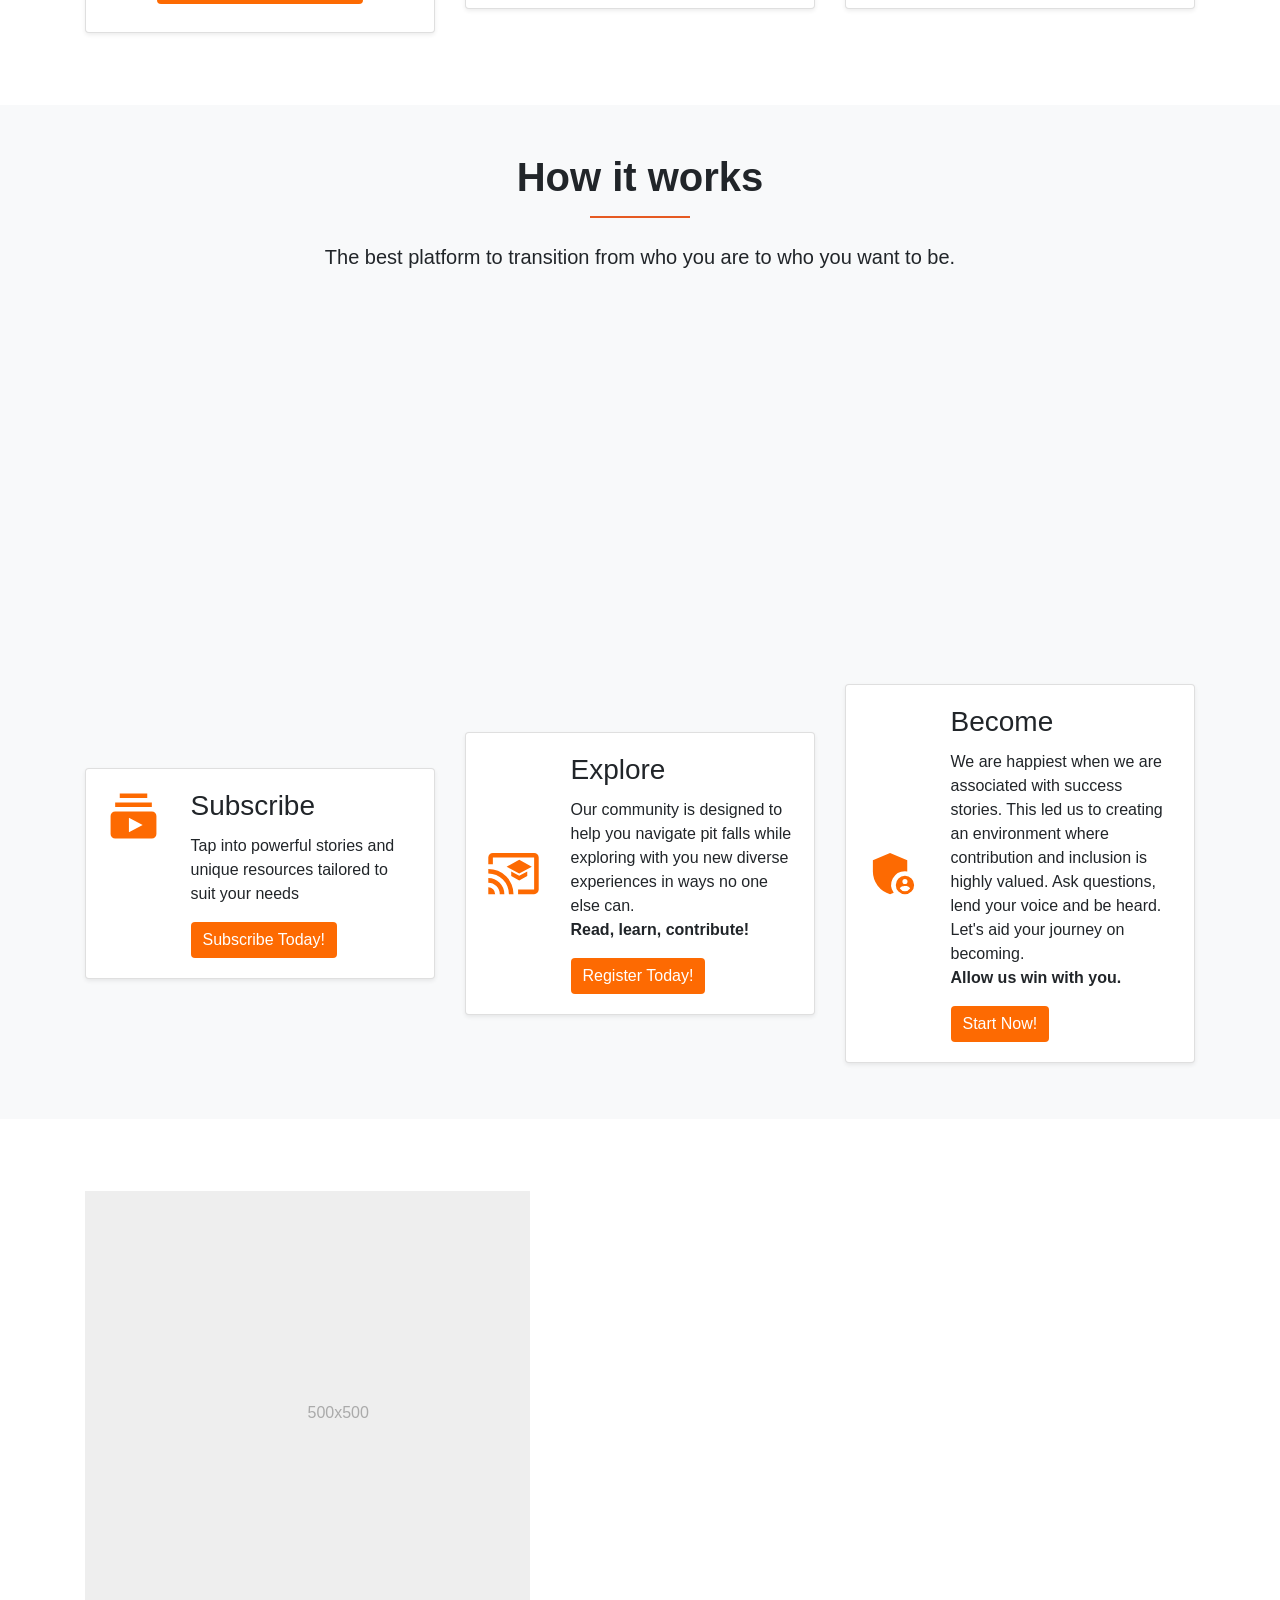
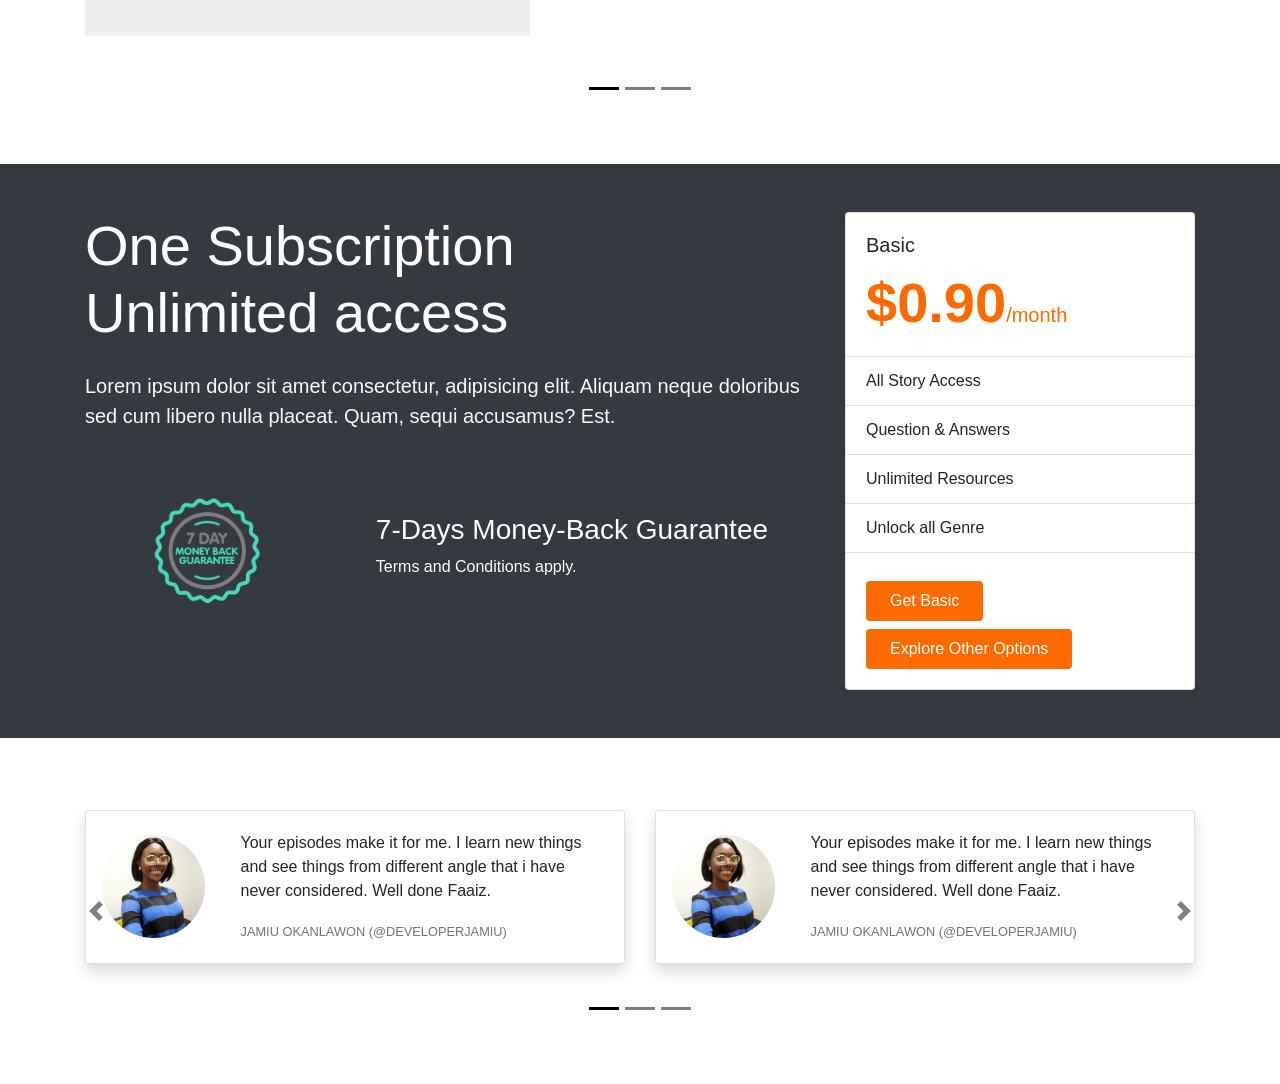
==== commit 0f9ab63d: "Fixed Responsiveness" ====
--- a/index.html
+++ b/index.html
@@ -489,7 +489,6 @@
                         <img
                           src="assets/img/toyosi.jpg"
                           class="card-img rounded-circle my-4"
-                          style="max-width: 200px;"
                         />
                       </div>
                       <div class="col-sm-8 col-md-8 col-lg-9">
@@ -534,116 +533,6 @@
               </div>
             </div>
           </div>
-          <div class="carousel-item">
-            <div class="container">
-              <div class="row">
-                <div class="col-sm-12 col-md-6 mb-4">
-                  <div class="card shadow">
-                    <div class="row no-gutters">
-                      <div class="col-sm-4 col-md-4 col-lg-3 px-3 px-auto">
-                        <img
-                          src="assets/img/toyosi.jpg"
-                          class="card-img rounded-circle my-4"
-                          style="max-width: 200px;"
-                        />
-                      </div>
-                      <div class="col-sm-8 col-md-8 col-lg-9">
-                        <div class="card-body">
-                          <p class="card-text">
-                            Your episodes make it for me. I learn new things and
-                            see things from different angle that i have never
-                            considered. Well done Faaiz.
-                          </p>
-                          <small class="text-muted align-right"
-                            >JAMIU OKANLAWON (@DEVELOPERJAMIU)</small
-                          >
-                        </div>
-                      </div>
-                    </div>
-                  </div>
-                </div>
-                <div class="col-sm-12 col-md-6 mb-4">
-                  <div class="card shadow">
-                    <div class="row no-gutters">
-                      <div class="col-sm-4 col-md-4 col-lg-3 px-3">
-                        <img
-                          src="assets/img/toyosi.jpg"
-                          class="card-img rounded-circle my-4"
-                        />
-                      </div>
-                      <div class="col-sm-8 col-md-8 col-lg-9">
-                        <div class="card-body">
-                          <p class="card-text">
-                            Your episodes make it for me. I learn new things and
-                            see things from different angle that i have never
-                            considered. Well done Faaiz.
-                          </p>
-                          <small class="text-muted align-right"
-                            >JAMIU OKANLAWON (@DEVELOPERJAMIU)</small
-                          >
-                        </div>
-                      </div>
-                    </div>
-                  </div>
-                </div>
-              </div>
-            </div>
-          </div>
-          <div class="carousel-item">
-            <div class="container">
-              <div class="row">
-                <div class="col-sm-12 col-md-6 mb-4">
-                  <div class="card shadow">
-                    <div class="row no-gutters">
-                      <div class="col-sm-4 col-md-4 col-lg-3 px-3 px-auto">
-                        <img
-                          src="assets/img/toyosi.jpg"
-                          class="card-img rounded-circle my-4"
-                          style="max-width: 200px;"
-                        />
-                      </div>
-                      <div class="col-sm-8 col-md-8 col-lg-9">
-                        <div class="card-body">
-                          <p class="card-text">
-                            Your episodes make it for me. I learn new things and
-                            see things from different angle that i have never
-                            considered. Well done Faaiz.
-                          </p>
-                          <small class="text-muted align-right"
-                            >JAMIU OKANLAWON (@DEVELOPERJAMIU)</small
-                          >
-                        </div>
-                      </div>
-                    </div>
-                  </div>
-                </div>
-                <div class="col-sm-12 col-md-6 mb-4">
-                  <div class="card shadow">
-                    <div class="row no-gutters">
-                      <div class="col-sm-4 col-md-4 col-lg-3 px-3">
-                        <img
-                          src="assets/img/toyosi.jpg"
-                          class="card-img rounded-circle my-4"
-                        />
-                      </div>
-                      <div class="col-sm-8 col-md-8 col-lg-9">
-                        <div class="card-body">
-                          <p class="card-text">
-                            Your episodes make it for me. I learn new things and
-                            see things from different angle that i have never
-                            considered. Well done Faaiz.
-                          </p>
-                          <small class="text-muted align-right"
-                            >JAMIU OKANLAWON (@DEVELOPERJAMIU)</small
-                          >
-                        </div>
-                      </div>
-                    </div>
-                  </div>
-                </div>
-              </div>
-            </div>
-          </div>
         </div>
         <a
           class="carousel-control-prev"
--- a/assets/css/queries.css
+++ b/assets/css/queries.css
@@ -28,6 +28,10 @@
     font-size: 1.8rem;
     font-weight: 400;
   }
+
+  .how-it-works-card {
+    text-align: center;
+  }
 }
 
 /* Small Phones from 0 to 480px */
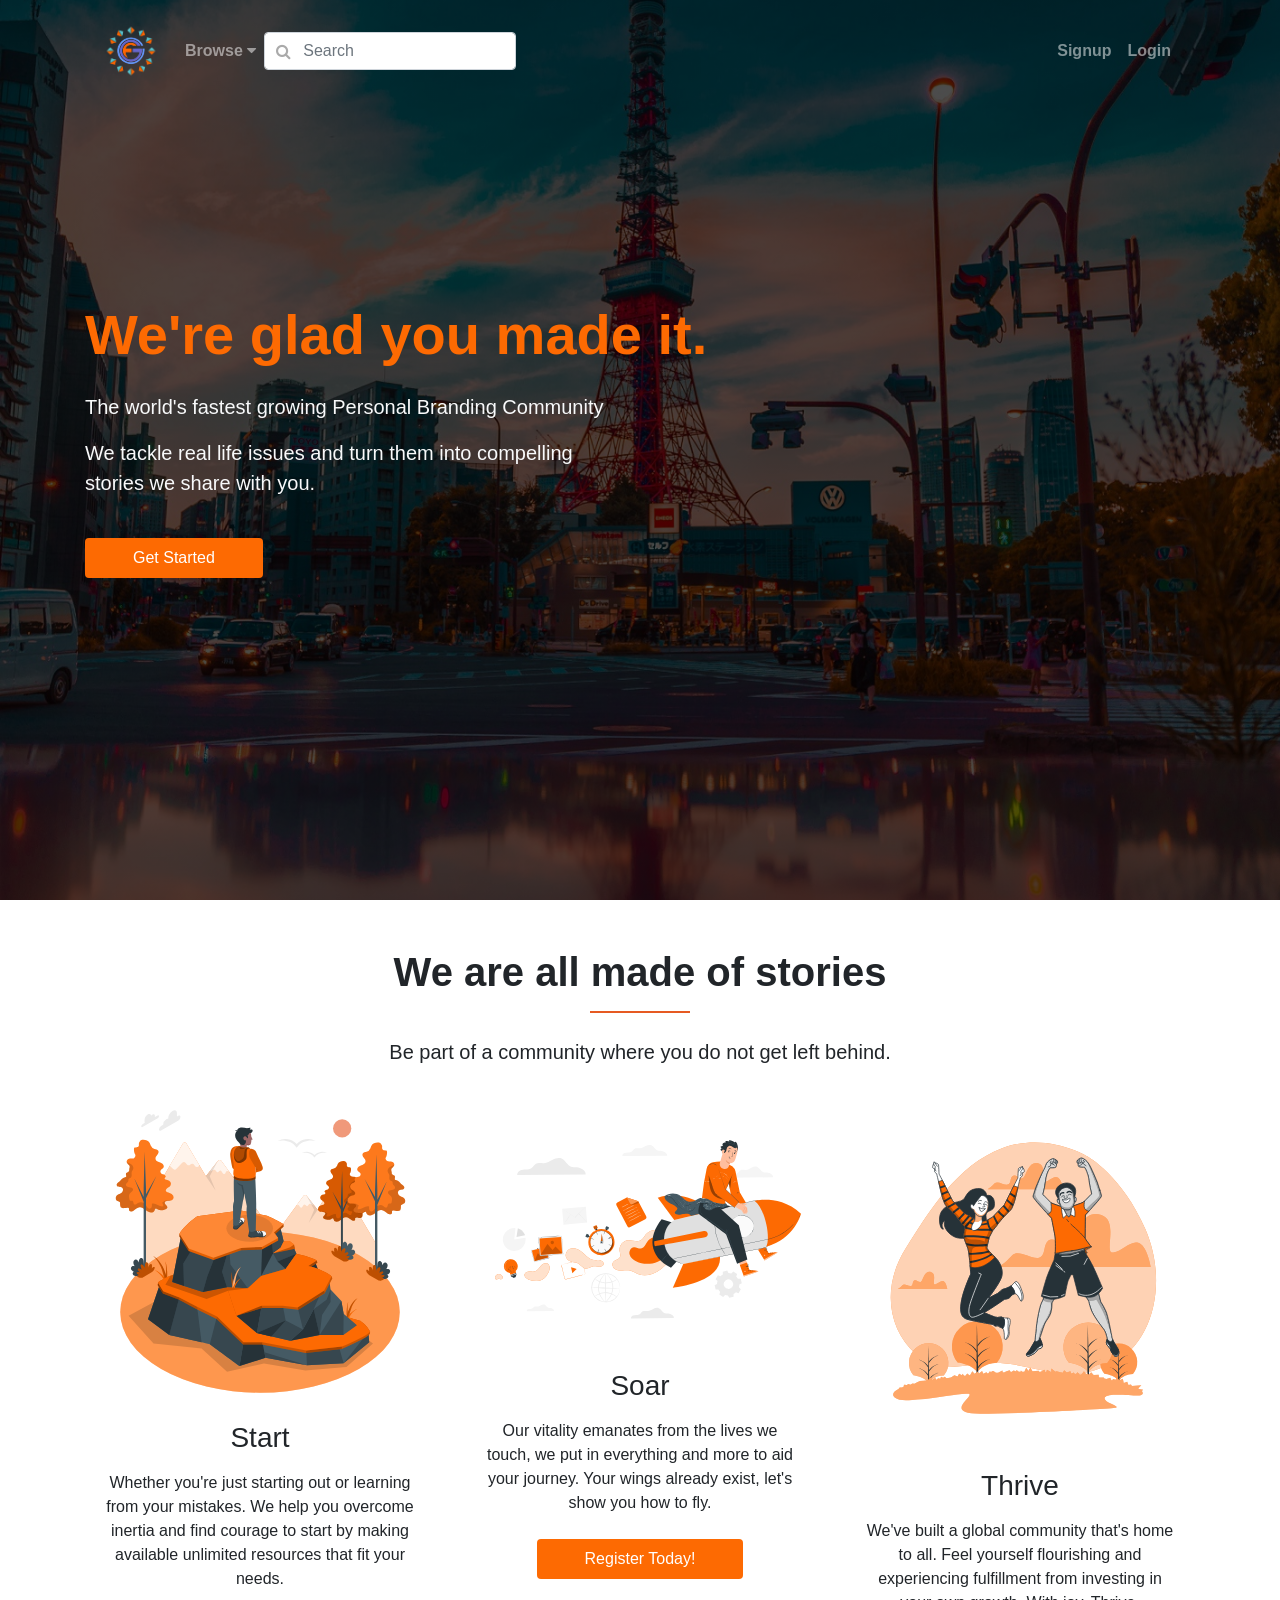
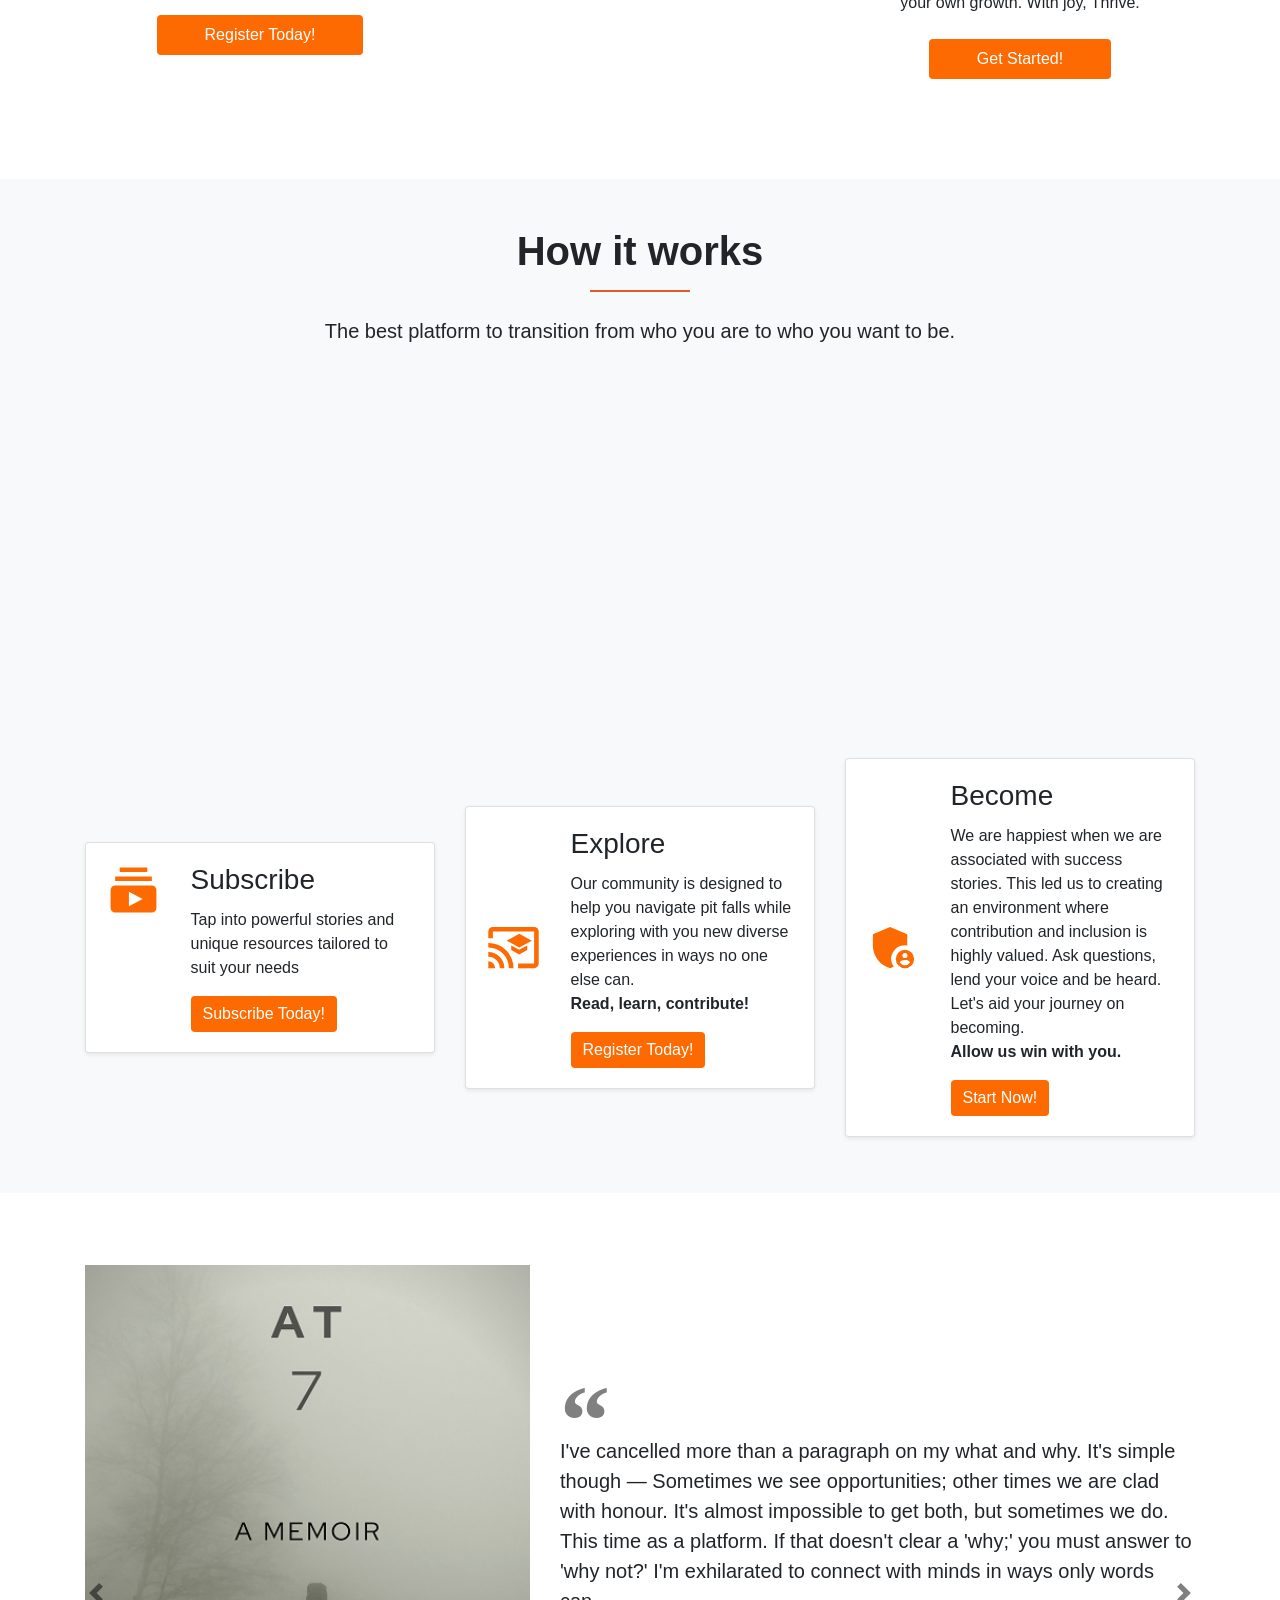
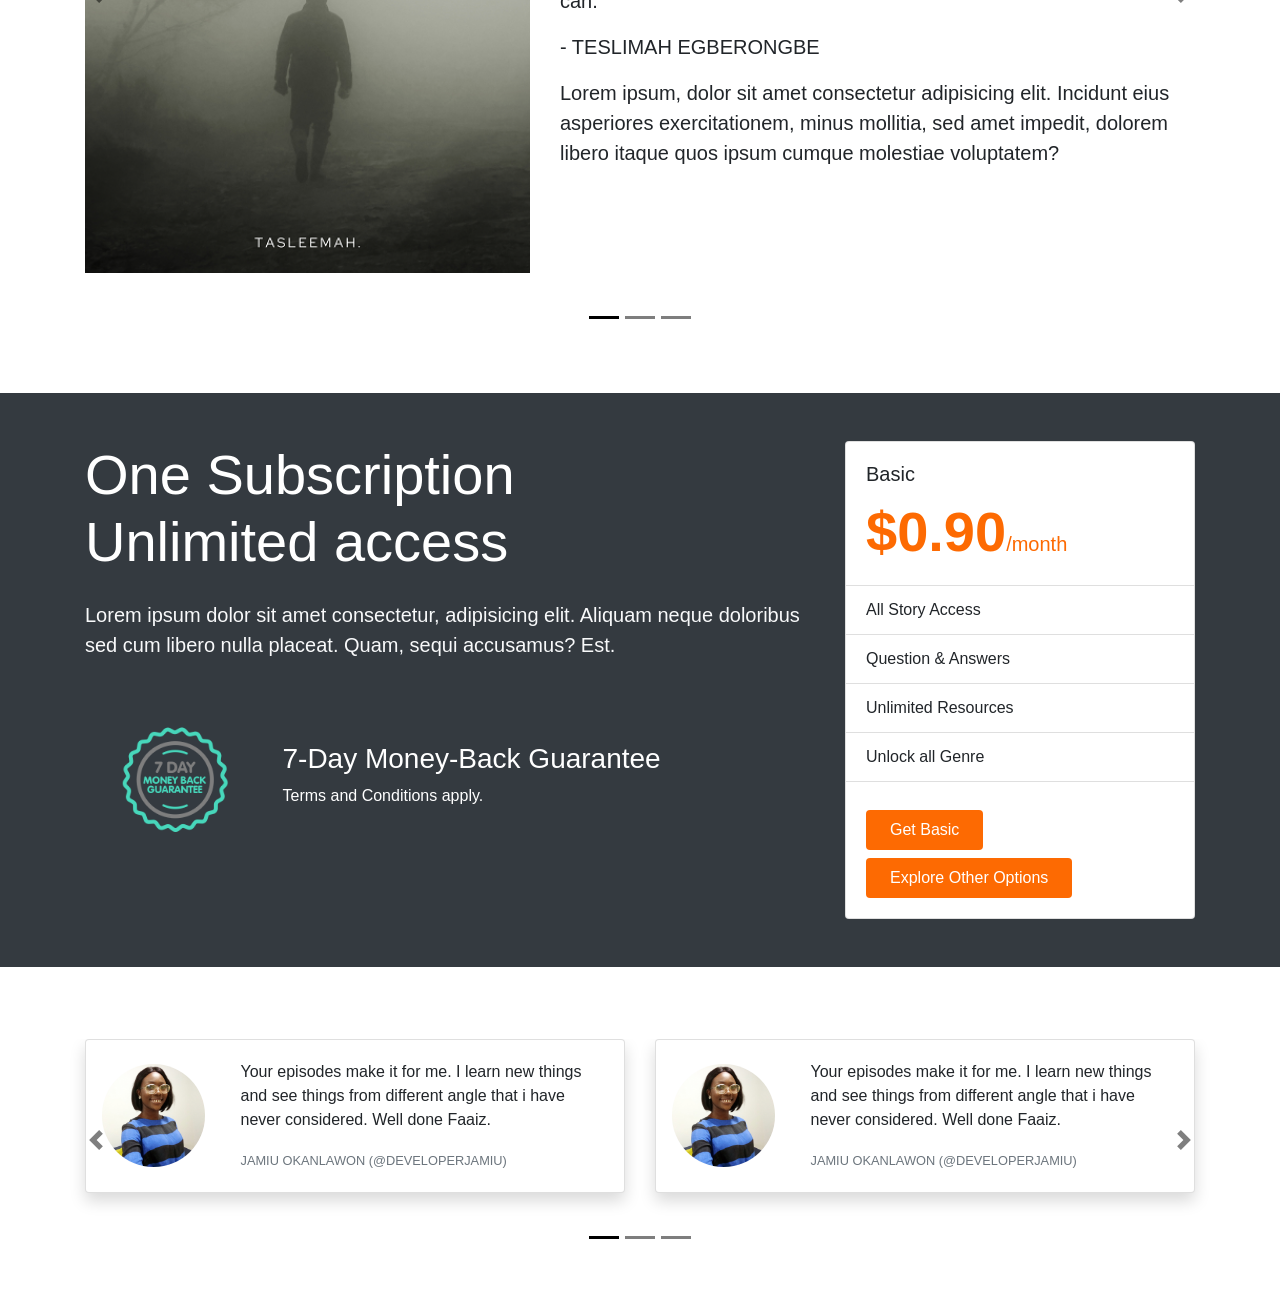
==== commit 973686e9: "Adjusted the Book Section" ====
--- a/index.html
+++ b/index.html
@@ -113,8 +113,8 @@
         </div>
         <div class="row">
           <div class="col-sm-6 col-lg-4">
-            <div class="card shadow-sm mb-4 mx-auto text-center">
-              <img src="assets/img/start.jpg" height="250" />
+            <div class="card border-0 mb-4 mx-auto text-center">
+              <img src="assets/img/desc0.svg" class="px-4" />
               <div class="card-body">
                 <h3 class="h3 card-title mb-3">Start</h3>
                 <p class="card-text">
@@ -133,8 +133,8 @@
           </div>
 
           <div class="col-sm-6 col-lg-4">
-            <div class="card shadow-sm mb-4 mx-auto text-center">
-              <img src="assets/img/soar.jpg" height="250" />
+            <div class="card border-0 mb-4 mx-auto text-center">
+              <img src="assets/img/desc1.svg" height="250" />
               <div class="card-body">
                 <h3 class="h3 card-title mb-3">Soar</h3>
                 <p class="card-text">
@@ -152,8 +152,8 @@
           </div>
 
           <div class="col-sm-6 col-lg-4">
-            <div class="card shadow-sm mb-4 mx-auto text-center">
-              <img src="assets/img/thrive.jpg" height="250" />
+            <div class="card border-0 mb-4 mx-auto text-center">
+              <img src="assets/img/desc2.svg" class="" />
               <div class="card-body">
                 <h3 class="h3 card-title mb-3">Thrive</h3>
                 <p class="card-text">
@@ -294,102 +294,113 @@
         <div class="carousel-inner mb-5">
           <div class="carousel-item active mb-2">
             <div class="container">
-              <div class="row featurette">
-                <div class="col-md-7 order-md-2">
-                  <h3 class="featurette-heading">
-                    Oh yeah, it’s that good.
-                    <span class="text-muted">See for yourself.</span>
-                  </h3>
-                  <p class="lead">
-                    Donec ullamcorper nulla non metus auctor fringilla.
-                    Vestibulum id ligula porta felis euismod semper. Praesent
-                    commodo cursus magna, vel scelerisque nisl consectetur.
-                    Fusce dapibus, tellus ac cursus commodo.
-                  </p>
-                </div>
-                <div class="col-md-5 order-md-1">
-                  <svg
-                    class="bd-placeholder-img bd-placeholder-img-lg featurette-image img-fluid mx-auto"
-                    width="500"
-                    height="500"
-                    xmlns="http://www.w3.org/2000/svg"
-                    preserveAspectRatio="xMidYMid slice"
-                    focusable="false"
-                    role="img"
-                    aria-label="Placeholder: 500x500"
-                  >
-                    <title>Placeholder</title>
-                    <rect width="100%" height="100%" fill="#eee" />
-                    <text x="50%" y="50%" fill="#aaa" dy=".3em">500x500</text>
-                  </svg>
+              <div class="row">
+                <div class="col-md-5" style="height: 600px;">
+                  <img src="assets/img/book1.png" class="w-100" />
+                </div>
+                <div class="col-md-7 my-auto">
+                  <p class="quotation-mark">“</p>
+                  <p class="lead font-weight-normal">
+                    I've cancelled more than a paragraph on my what and why.
+                    It's simple though — Sometimes we see opportunities; other
+                    times we are clad with honour. It's almost impossible to get
+                    both, but sometimes we do. This time as a platform. If that
+                    doesn't clear a 'why;' you must answer to 'why not?' I'm
+                    exhilarated to connect with minds in ways only words can.
+                  </p>
+                  <p class="lead">
+                    - TESLIMAH EGBERONGBE
+                  </p>
+                  <p class="lead">
+                    Lorem ipsum, dolor sit amet consectetur adipisicing elit.
+                    Incidunt eius asperiores exercitationem, minus mollitia, sed
+                    amet impedit, dolorem libero itaque quos ipsum cumque
+                    molestiae voluptatem?
+                  </p>
                 </div>
               </div>
             </div>
           </div>
           <div class="carousel-item mb-2">
             <div class="container">
-              <div class="row featurette">
-                <div class="col-md-7">
-                  <h3 class="featurette-heading">
-                    And lastly, this one.
-                    <span class="text-muted">Checkmate.</span>
-                  </h3>
-                  <p class="lead">
-                    Donec ullamcorper nulla non metus auctor fringilla.
-                    Vestibulum id ligula porta felis euismod semper. Praesent
-                    commodo cursus magna, vel scelerisque nisl consectetur.
-                    Fusce dapibus, tellus ac cursus commodo.
-                  </p>
-                </div>
-                <div class="col-md-5">
-                  <svg
-                    class="bd-placeholder-img bd-placeholder-img-lg featurette-image img-fluid mx-auto"
-                    width="500"
-                    height="500"
-                    xmlns="http://www.w3.org/2000/svg"
-                    preserveAspectRatio="xMidYMid slice"
-                    focusable="false"
-                    role="img"
-                    aria-label="Placeholder: 500x500"
-                  >
-                    <title>Placeholder</title>
-                    <rect width="100%" height="100%" fill="#eee" />
-                    <text x="50%" y="50%" fill="#aaa" dy=".3em">500x500</text>
-                  </svg>
+              <div class="row">
+                <div class="col-md-5 order-md-2" style="height: 600px;">
+                  <img src="assets/img/book5.png" class="w-100" />
+                </div>
+                <div class="col-md-7 order-md-1 my-auto">
+                  <p class="quotation-mark">“</p>
+                  <p class="lead font-weight-normal">
+                    Why I’ve chosen to join this platform and why it excites me
+                    are basically the same, an indigenous platform which gives a
+                    chance for self expression to our writers is one that I find
+                    irresistible. I’m excited to share my work to my local
+                    community, without a need to outsource to foreign websites
+                    and forums. This is home.
+                  </p>
+                  <p class="lead">
+                    - VICTORY WRIGHTS
+                  </p>
+                  <p class="lead">
+                    Lorem ipsum, dolor sit amet consectetur adipisicing elit.
+                    Incidunt eius asperiores exercitationem, minus mollitia, sed
+                    amet impedit, dolorem libero itaque quos ipsum cumque
+                    molestiae voluptatem?
+                  </p>
                 </div>
               </div>
             </div>
           </div>
           <div class="carousel-item mb-2">
             <div class="container">
-              <div class="row featurette">
-                <div class="col-md-7">
-                  <h3 class="featurette-heading">
-                    First featurette heading.
-                    <span class="text-muted">It’ll blow your mind.</span>
-                  </h3>
-                  <p class="lead">
-                    Donec ullamcorper nulla non metus auctor fringilla.
-                    Vestibulum id ligula porta felis euismod semper. Praesent
-                    commodo cursus magna, vel scelerisque nisl consectetur.
-                    Fusce dapibus, tellus ac cursus commodo.
-                  </p>
-                </div>
-                <div class="col-md-5">
-                  <svg
-                    class="bd-placeholder-img bd-placeholder-img-lg featurette-image img-fluid mx-auto"
-                    width="500"
-                    height="500"
-                    xmlns="http://www.w3.org/2000/svg"
-                    preserveAspectRatio="xMidYMid slice"
-                    focusable="false"
-                    role="img"
-                    aria-label="Placeholder: 500x500"
-                  >
-                    <title>Placeholder</title>
-                    <rect width="100%" height="100%" fill="#eee" />
-                    <text x="50%" y="50%" fill="#aaa" dy=".3em">500x500</text>
-                  </svg>
+              <div class="row">
+                <div class="col-md-5" style="height: 600px;">
+                  <img src="assets/img/book7.png" class="w-100" />
+                </div>
+                <div class="col-md-7 my-auto">
+                  <p class="quotation-mark">“</p>
+                  <p class="lead font-weight-normal">
+                    Lorem ipsum dolor sit amet consectetur adipisicing elit. At
+                    saepe tempora porro, corrupti ad eum velit explicabo
+                    accusantium est voluptatibus. Iure voluptatibus earum
+                    consequatur optio ex illo, officia minus molestiae.
+                  </p>
+                  <p class="lead">
+                    - ISAAC
+                  </p>
+                  <p class="lead">
+                    Lorem ipsum, dolor sit amet consectetur adipisicing elit.
+                    Incidunt eius asperiores exercitationem, minus mollitia, sed
+                    amet impedit, dolorem libero itaque quos ipsum cumque
+                    molestiae voluptatem?
+                  </p>
+                </div>
+              </div>
+            </div>
+          </div>
+          <div class="carousel-item mb-2">
+            <div class="container">
+              <div class="row">
+                <div class="col-md-5 order-md-2" style="height: 600px;">
+                  <img src="assets/img/book8.png" class="w-100" />
+                </div>
+                <div class="col-md-7 order-md-1 my-auto">
+                  <p class="quotation-mark">“</p>
+                  <p class="lead font-weight-normal">
+                    My excitement emanates from the challenge this exposes me
+                    to.I am relishing being pulled out of my comfort zone as I'd
+                    be doing stories where I can incorporate creativity, poetry
+                    as well as being on the same playing field with seasoned
+                    professionals, consultants and authors.
+                  </p>
+                  <p class="lead">
+                    - MERCY AKINLUWA
+                  </p>
+                  <p class="lead">
+                    Lorem ipsum, dolor sit amet consectetur adipisicing elit.
+                    Incidunt eius asperiores exercitationem, minus mollitia, sed
+                    amet impedit, dolorem libero itaque quos ipsum cumque
+                    molestiae voluptatem?
+                  </p>
                 </div>
               </div>
             </div>
@@ -431,9 +442,11 @@
             <div class="py-5 how-it-works-card">
               <div class="container">
                 <div class="row align-items-center">
-                  <img src="assets/img/7Day.png" width="150" class="mx-auto" />
-                  <h3 class="h3 secondary mx-auto">
-                    7-Days Money-Back Guarantee<br /><span
+                  <div class="col-lg-3 col-md-4">
+                    <img src="assets/img/7Day.png" width="150" />
+                  </div>
+                  <h3 class="h3 secondary col-lg-9 col-md-8">
+                    7-Day Money-Back Guarantee<br /><span
                       style="font-size: 1rem;"
                       class="font-weight-light"
                       >Terms and Conditions apply.</span
--- a/assets/css/style.css
+++ b/assets/css/style.css
@@ -80,14 +80,21 @@
   background-color: black;
 }
 
-/* Featurettes
-------------------------- */
+/* Quote */
+.quotation-mark {
+  margin-bottom: -60px;
+  font-weight: bold;
+  font-size: 100px;
+  color: grey;
+  font-family: "Times New Roman", Georgia, Serif;
+}
 
-/* Thin out the marketing headings */
-.featurette-heading {
-  font-weight: 300;
-  line-height: 1;
-  letter-spacing: -0.05rem;
+.quotation-mark-bottom {
+  font-weight: bold;
+  font-size: 100px;
+  color: grey;
+  text-align: end;
+  font-family: "Times New Roman", Georgia, Serif;
 }
 
 /* RESPONSIVE CSS
@@ -100,14 +107,4 @@
     font-size: 1.25rem;
     line-height: 1.4;
   }
-
-  .featurette-heading {
-    font-size: 50px;
-  }
 }
-
-@media (min-width: 62em) {
-  .featurette-heading {
-    margin-top: 7rem;
-  }
-}
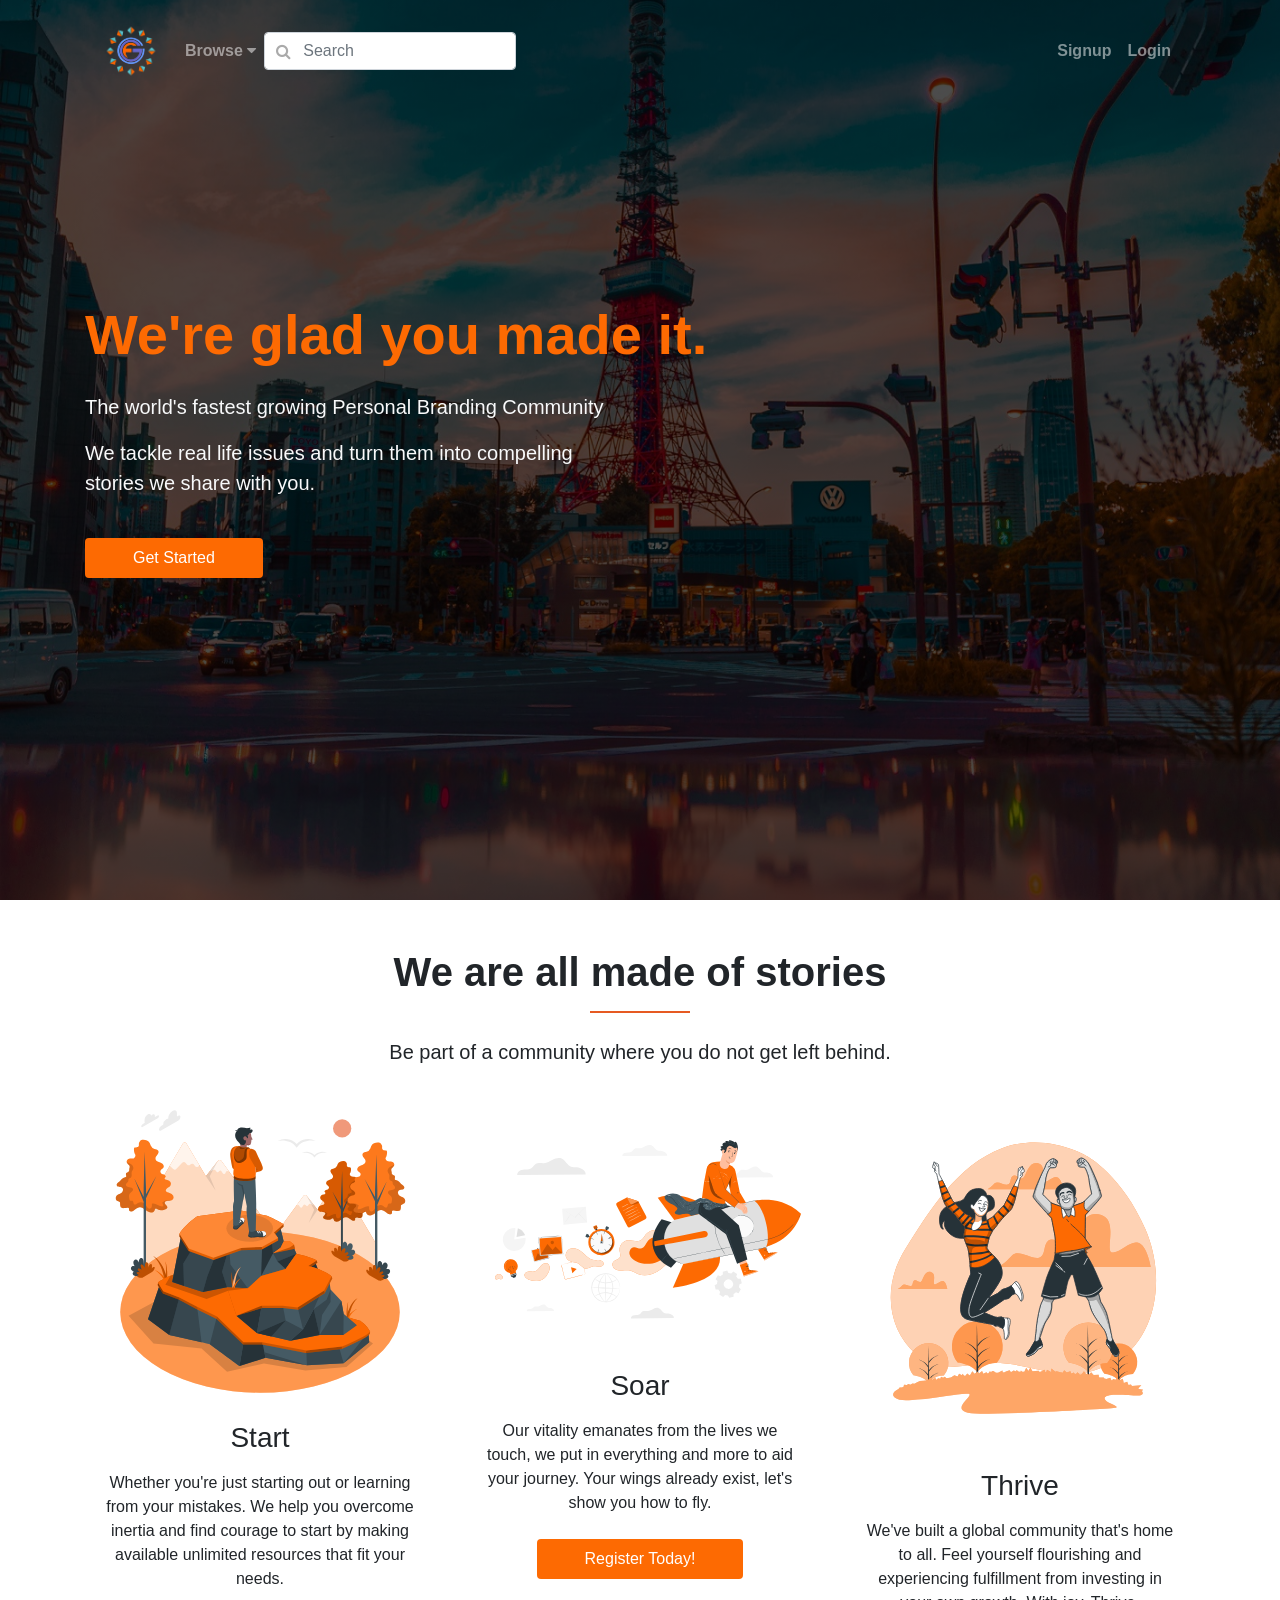
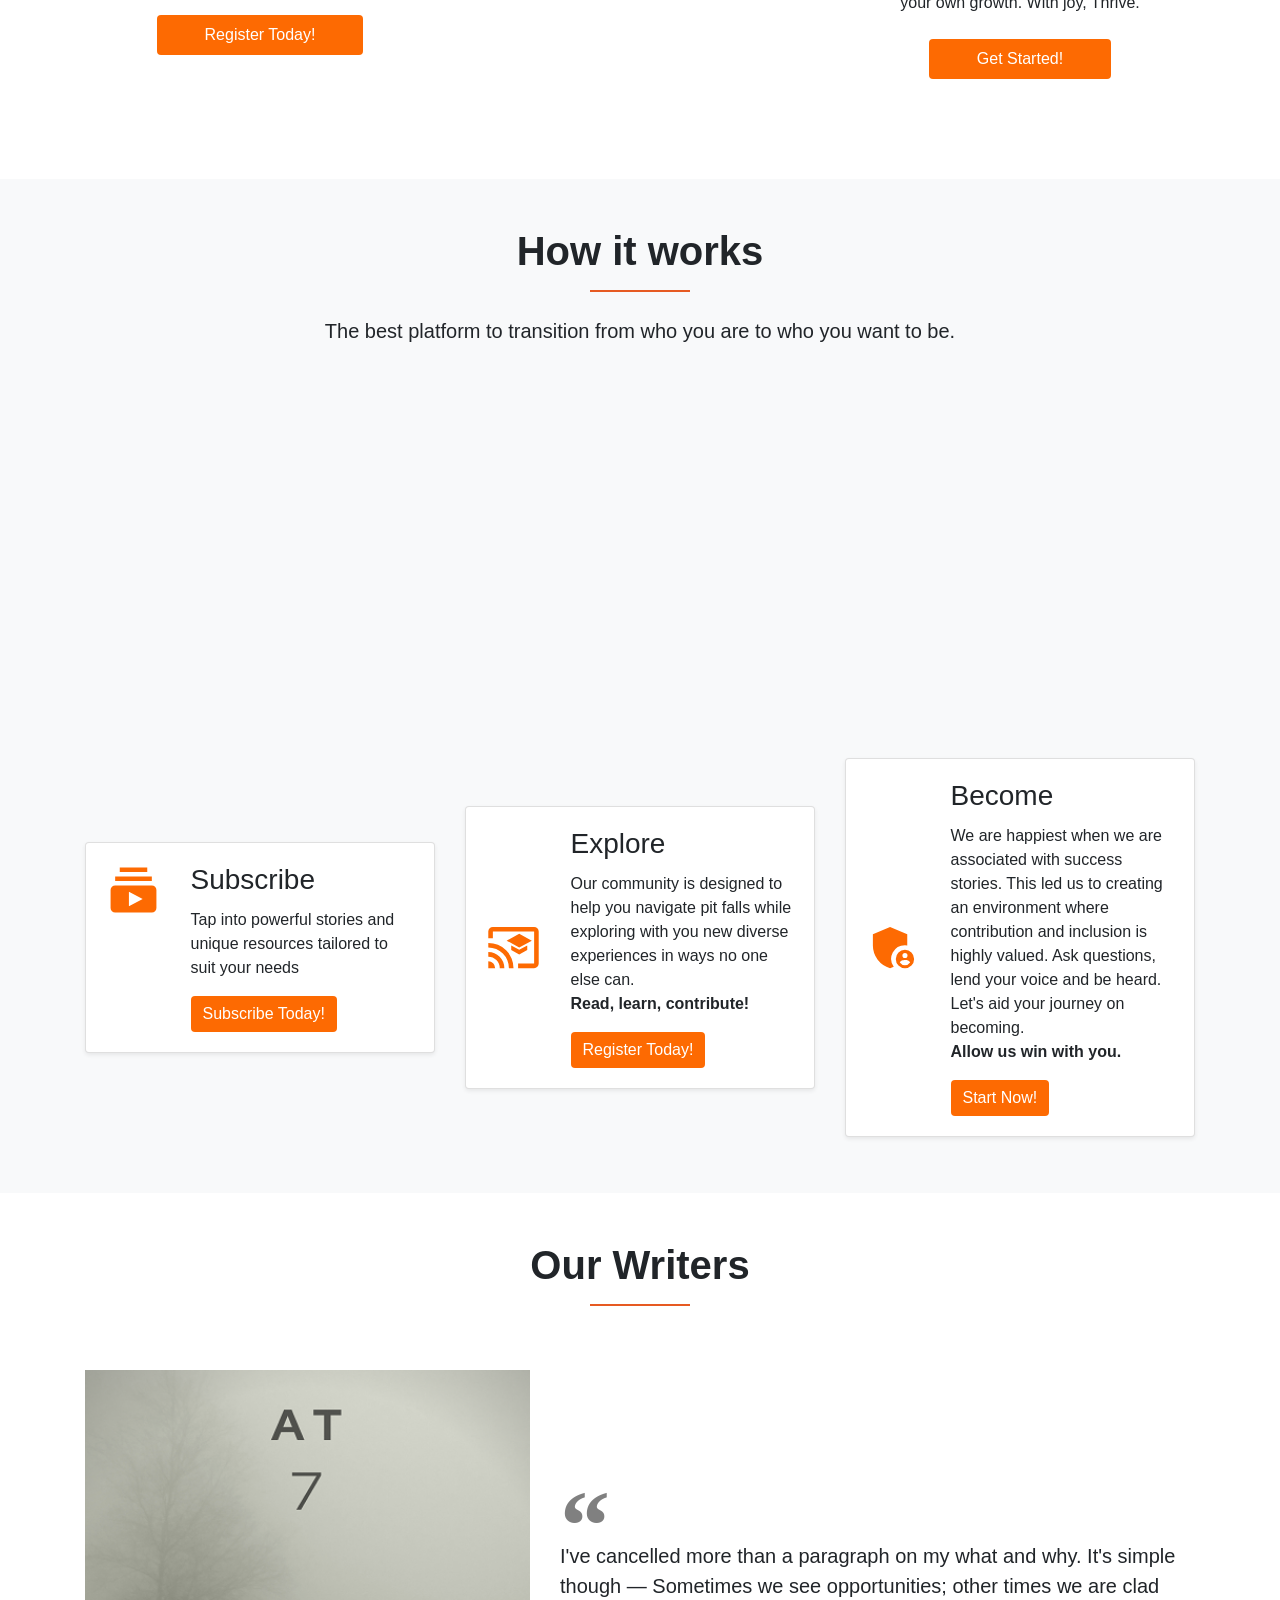
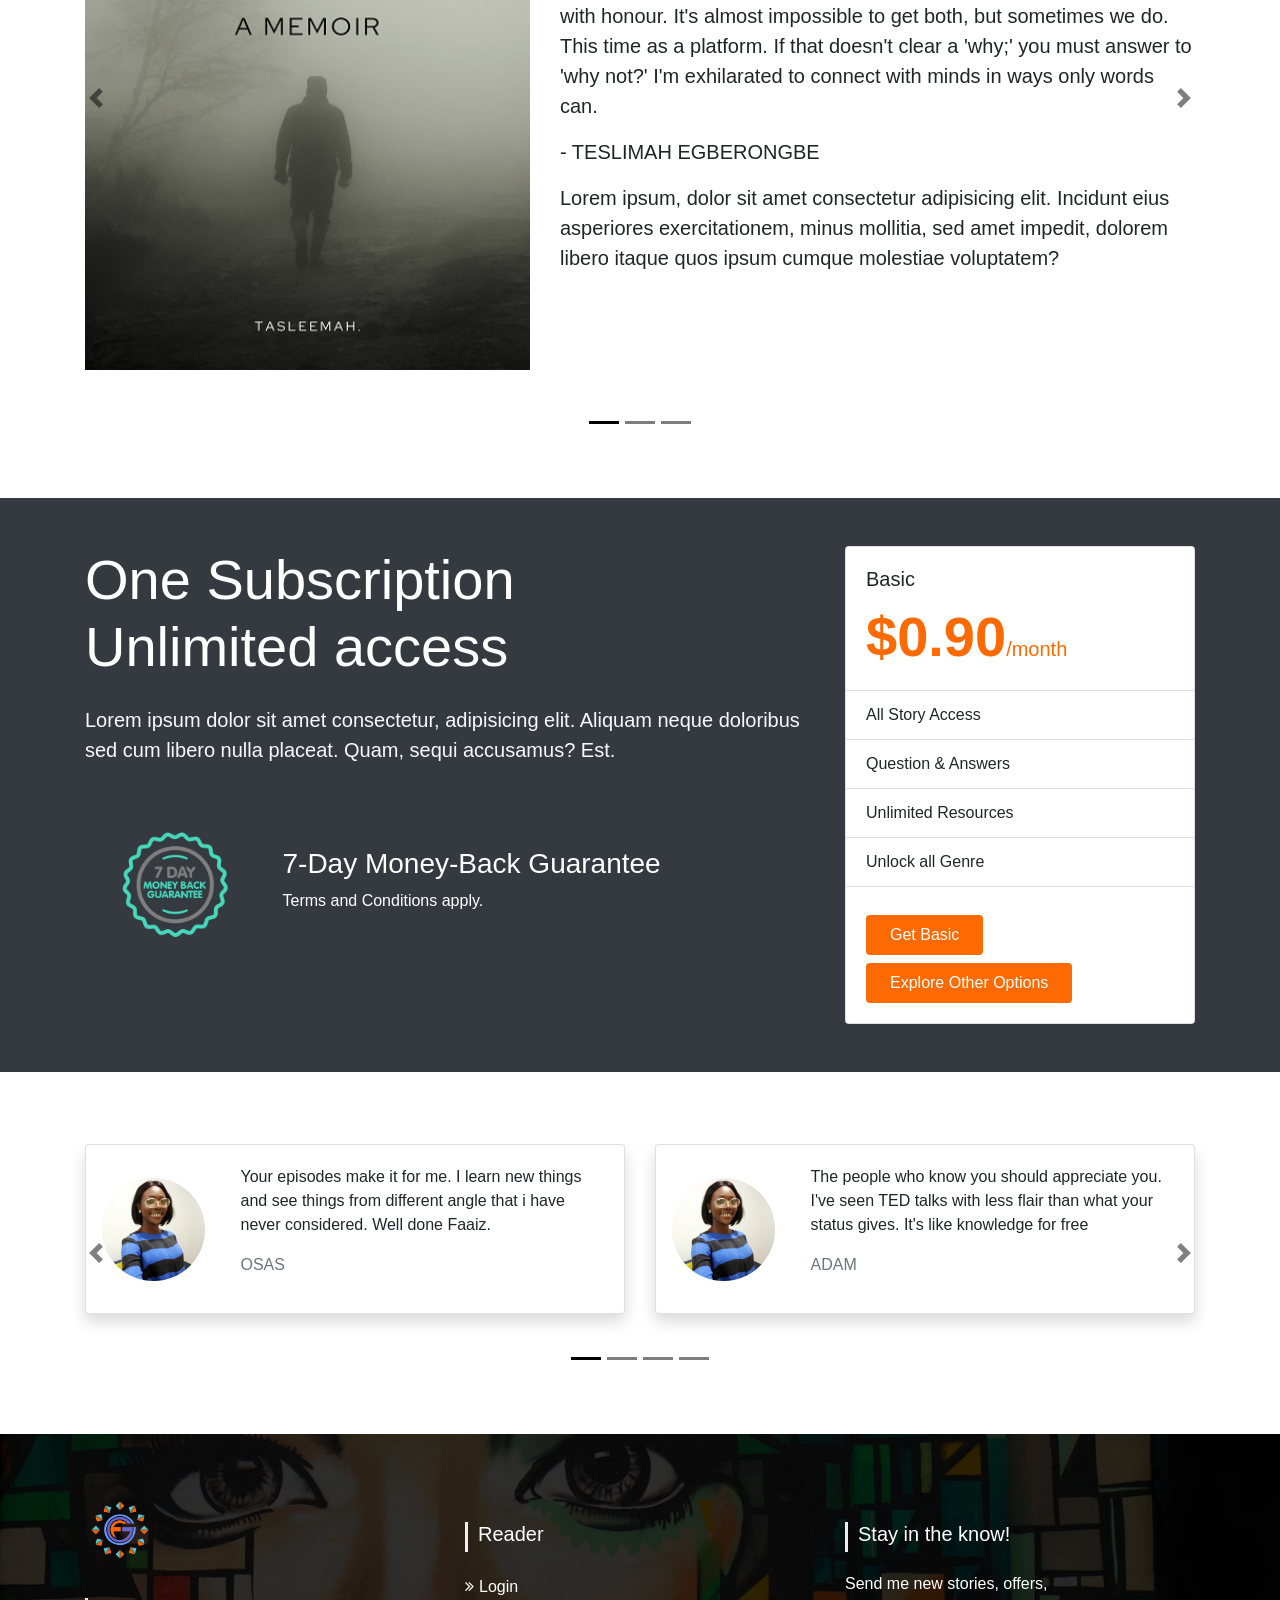
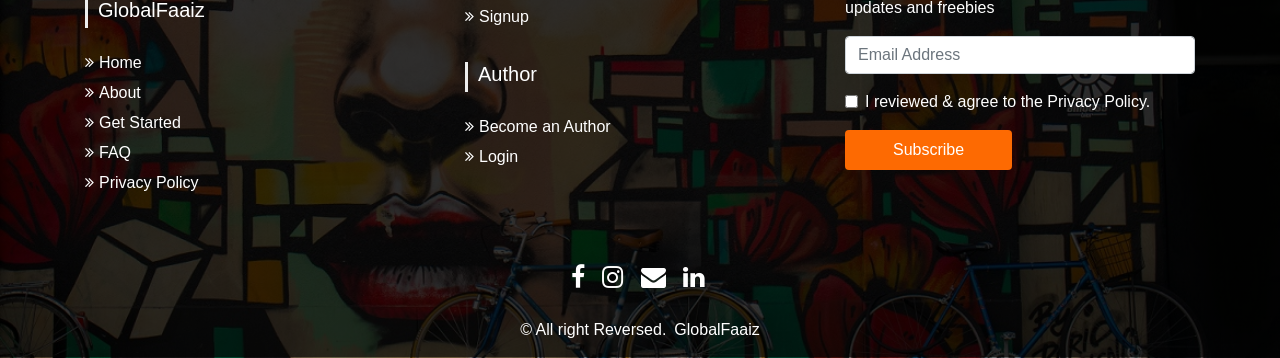
==== commit 8b601d73: "Footer and Roundup" ====
--- a/index.html
+++ b/index.html
@@ -27,7 +27,7 @@
   </head>
 
   <body>
-    <header class="header_image">
+    <header class="header_image" id="home">
       <div class="container h-100">
         <nav class="navbar navbar-expand-md navbar-dark py-3">
           <a class="navbar-brand mr-3" href="#">
@@ -101,7 +101,7 @@
       </div>
     </header>
 
-    <div class="py-5">
+    <div class="py-5" id="about">
       <div class="container">
         <div class="row">
           <div class="pb-3 px-auto mx-auto text-center" style="width: 45rem;">
@@ -285,6 +285,11 @@
     </div>
 
     <div class="py-5">
+      <div class="row">
+        <div class="pb-3 px-auto mx-auto text-center" style="width: 45rem;">
+          <h2 class="h1 font-weight-bold pb-3">Our Writers</h2>
+        </div>
+      </div>
       <div id="mCarousel" class="carousel slide py-4" data-ride="carousel">
         <ol class="carousel-indicators">
           <li data-target="#myCarousel" data-slide-to="0" class="active"></li>
@@ -295,8 +300,12 @@
           <div class="carousel-item active mb-2">
             <div class="container">
               <div class="row">
-                <div class="col-md-5" style="height: 600px;">
-                  <img src="assets/img/book1.png" class="w-100" />
+                <div class="col-md-5">
+                  <img
+                    src="assets/img/book1.png"
+                    class="w-100"
+                    style="height: 600px;"
+                  />
                 </div>
                 <div class="col-md-7 my-auto">
                   <p class="quotation-mark">“</p>
@@ -324,8 +333,12 @@
           <div class="carousel-item mb-2">
             <div class="container">
               <div class="row">
-                <div class="col-md-5 order-md-2" style="height: 600px;">
-                  <img src="assets/img/book5.png" class="w-100" />
+                <div class="col-md-5 order-md-2">
+                  <img
+                    src="assets/img/book5.png"
+                    class="w-100"
+                    style="height: 600px;"
+                  />
                 </div>
                 <div class="col-md-7 order-md-1 my-auto">
                   <p class="quotation-mark">“</p>
@@ -353,8 +366,12 @@
           <div class="carousel-item mb-2">
             <div class="container">
               <div class="row">
-                <div class="col-md-5" style="height: 600px;">
-                  <img src="assets/img/book7.png" class="w-100" />
+                <div class="col-md-5">
+                  <img
+                    src="assets/img/book7.png"
+                    class="w-100"
+                    style="height: 600px;"
+                  />
                 </div>
                 <div class="col-md-7 my-auto">
                   <p class="quotation-mark">“</p>
@@ -380,8 +397,12 @@
           <div class="carousel-item mb-2">
             <div class="container">
               <div class="row">
-                <div class="col-md-5 order-md-2" style="height: 600px;">
-                  <img src="assets/img/book8.png" class="w-100" />
+                <div class="col-md-5 order-md-2">
+                  <img
+                    src="assets/img/book8.png"
+                    class="w-100"
+                    style="height: 600px;"
+                  />
                 </div>
                 <div class="col-md-7 order-md-1 my-auto">
                   <p class="quotation-mark">“</p>
@@ -490,6 +511,7 @@
           <li data-target="#myCarousel" data-slide-to="0" class="active"></li>
           <li data-target="#myCarousel" data-slide-to="1"></li>
           <li data-target="#myCarousel" data-slide-to="2"></li>
+          <li data-target="#myCarousel" data-slide-to="3"></li>
         </ol>
         <div class="carousel-inner mb-4">
           <div class="carousel-item active">
@@ -497,7 +519,7 @@
               <div class="row">
                 <div class="col-sm-12 col-md-6 mb-4">
                   <div class="card shadow">
-                    <div class="row no-gutters">
+                    <div class="row no-gutters align-items-center">
                       <div class="col-sm-4 col-md-4 col-lg-3 px-3 px-auto">
                         <img
                           src="assets/img/toyosi.jpg"
@@ -511,9 +533,7 @@
                             see things from different angle that i have never
                             considered. Well done Faaiz.
                           </p>
-                          <small class="text-muted align-right"
-                            >JAMIU OKANLAWON (@DEVELOPERJAMIU)</small
-                          >
+                          <p class="text-muted align-right">OSAS</p>
                         </div>
                       </div>
                     </div>
@@ -521,7 +541,60 @@
                 </div>
                 <div class="col-sm-12 col-md-6 mb-4">
                   <div class="card shadow">
-                    <div class="row no-gutters">
+                    <div class="row no-gutters align-items-center">
+                      <div class="col-sm-4 col-md-4 col-lg-3 px-3 px-auto">
+                        <img
+                          src="assets/img/toyosi.jpg"
+                          class="card-img rounded-circle my-4"
+                        />
+                      </div>
+                      <div class="col-sm-8 col-md-8 col-lg-9">
+                        <div class="card-body">
+                          <p class="card-text">
+                            The people who know you should appreciate you. I've
+                            seen TED talks with less flair than what your status
+                            gives. It's like knowledge for free
+                          </p>
+                          <p class="text-muted align-right">ADAM</p>
+                        </div>
+                      </div>
+                    </div>
+                  </div>
+                </div>
+              </div>
+            </div>
+          </div>
+          <div class="carousel-item">
+            <div class="container">
+              <div class="row">
+                <div class="col-sm-12 col-md-6 mb-4">
+                  <div class="card shadow">
+                    <div class="row no-gutters align-items-center">
+                      <div class="col-sm-4 col-md-4 col-lg-3 px-3 px-auto">
+                        <img
+                          src="assets/img/toyosi.jpg"
+                          class="card-img rounded-circle my-4"
+                        />
+                      </div>
+                      <div class="col-sm-8 col-md-8 col-lg-9">
+                        <div class="card-body">
+                          <p class="card-text">
+                            Sincerely, it is as though you have a pair of
+                            spectacles enabling you to see deeper into problems
+                            man longs to dissipate and solve. And luckily for
+                            any man who reads you, he will get the answers to
+                            his worries except he still isn't ready to tackle
+                            himself. Kudos! Keep the ball rolling.
+                          </p>
+                          <p class="text-muted align-right">ZAINAB</p>
+                        </div>
+                      </div>
+                    </div>
+                  </div>
+                </div>
+                <div class="col-sm-12 col-md-6 mb-4">
+                  <div class="card shadow">
+                    <div class="row no-gutters align-items-center">
                       <div class="col-sm-4 col-md-4 col-lg-3 px-3">
                         <img
                           src="assets/img/toyosi.jpg"
@@ -531,13 +604,108 @@
                       <div class="col-sm-8 col-md-8 col-lg-9">
                         <div class="card-body">
                           <p class="card-text">
-                            Your episodes make it for me. I learn new things and
-                            see things from different angle that i have never
-                            considered. Well done Faaiz.
+                            Your sessions are intense, I particularly loved the
+                            Pomodoro session. Maybe because everyone was finding
+                            an effective way of studying then. But I commend the
+                            creativity, and the message was fully delivered with
+                            a touch of creativity or should I say
+                            professionalism.
                           </p>
-                          <small class="text-muted align-right"
-                            >JAMIU OKANLAWON (@DEVELOPERJAMIU)</small
-                          >
+                          <p class="text-muted align-right">QUDUS</p>
+                        </div>
+                      </div>
+                    </div>
+                  </div>
+                </div>
+              </div>
+            </div>
+          </div>
+          <div class="carousel-item">
+            <div class="container">
+              <div class="row">
+                <div class="col-sm-12 col-md-6 mb-4">
+                  <div class="card shadow">
+                    <div class="row no-gutters align-items-center">
+                      <div class="col-sm-4 col-md-4 col-lg-3 px-3">
+                        <img
+                          src="assets/img/toyosi.jpg"
+                          class="card-img rounded-circle my-4"
+                        />
+                      </div>
+                      <div class="col-sm-8 col-md-8 col-lg-9">
+                        <div class="card-body">
+                          <p class="card-text">
+                            You may not know it, but you're inspiring lives and
+                            I'm one of them.
+                          </p>
+                          <p class="text-muted align-right">RASHEED</p>
+                        </div>
+                      </div>
+                    </div>
+                  </div>
+                </div>
+                <div class="col-sm-12 col-md-6 mb-4">
+                  <div class="card shadow">
+                    <div class="row no-gutters align-items-center">
+                      <div class="col-sm-4 col-md-4 col-lg-3 px-3">
+                        <img
+                          src="assets/img/toyosi.jpg"
+                          class="card-img rounded-circle my-4"
+                        />
+                      </div>
+                      <div class="col-sm-8 col-md-8 col-lg-9">
+                        <div class="card-body">
+                          <p class="card-text">
+                            Thanks a bunch of millions (if there is anything
+                            like that).
+                          </p>
+                          <p class="text-muted align-right">AISHA</p>
+                        </div>
+                      </div>
+                    </div>
+                  </div>
+                </div>
+              </div>
+            </div>
+          </div>
+          <div class="carousel-item">
+            <div class="container">
+              <div class="row">
+                <div class="col-sm-12 col-md-6 mb-4">
+                  <div class="card shadow">
+                    <div class="row no-gutters align-items-center">
+                      <div class="col-sm-4 col-md-4 col-lg-3 px-3">
+                        <img
+                          src="assets/img/toyosi.jpg"
+                          class="card-img rounded-circle my-4"
+                        />
+                      </div>
+                      <div class="col-sm-8 col-md-8 col-lg-9">
+                        <div class="card-body">
+                          <p class="card-text">
+                            I really really really really love it here.
+                          </p>
+                          <p class="text-muted align-right">BETH</p>
+                        </div>
+                      </div>
+                    </div>
+                  </div>
+                </div>
+                <div class="col-sm-12 col-md-6 mb-4">
+                  <div class="card shadow">
+                    <div class="row no-gutters align-items-center">
+                      <div class="col-sm-4 col-md-4 col-lg-3 px-3">
+                        <img
+                          src="assets/img/rasheed.jpg"
+                          class="card-img rounded-circle my-4"
+                        />
+                      </div>
+                      <div class="col-sm-8 col-md-8 col-lg-9">
+                        <div class="card-body">
+                          <p class="card-text">
+                            I'm in love with you.
+                          </p>
+                          <p class="text-muted align-right">RASHEED</p>
                         </div>
                       </div>
                     </div>
@@ -568,6 +736,138 @@
       </div>
     </div>
 
+    <div id="footer">
+      <div class="container mt-5">
+        <div class="row text-center text-xs-center text-sm-left text-md-left">
+          <div class="col-xs-12 col-sm-4 col-md-4">
+            <ul class="list-unstyled quick-links">
+              <li>
+                <a class="mr-3" href="#">
+                  <img
+                    src="assets/img/logo.png"
+                    width="70"
+                    height="70"
+                    alt="Brand Logo"
+                  />
+                </a>
+              </li>
+              <h5>GlobalFaaiz</h5>
+              <li>
+                <a href="#home"><i class="fa fa-angle-double-right"></i>Home</a>
+              </li>
+              <li>
+                <a href="#about"
+                  ><i class="fa fa-angle-double-right"></i>About</a
+                >
+              </li>
+              <li>
+                <a href="#home"
+                  ><i class="fa fa-angle-double-right"></i>Get Started</a
+                >
+              </li>
+              <li>
+                <a href="https://www.fiverr.com/share/qb8D02"
+                  ><i class="fa fa-angle-double-right"></i>FAQ</a
+                >
+              </li>
+              <li>
+                <a href="https://www.fiverr.com/share/qb8D02"
+                  ><i class="fa fa-angle-double-right"></i>Privacy Policy</a
+                >
+              </li>
+            </ul>
+          </div>
+          <div class="col-xs-12 col-sm-4 col-md-4">
+            <h5>Reader</h5>
+            <ul class="list-unstyled quick-links">
+              <li>
+                <a href="#"><i class="fa fa-angle-double-right"></i>Login</a>
+              </li>
+              <li>
+                <a href="#"><i class="fa fa-angle-double-right"></i>Signup</a>
+              </li>
+            </ul>
+            <h5>Author</h5>
+            <ul class="list-unstyled quick-links">
+              <li>
+                <a href="#"
+                  ><i class="fa fa-angle-double-right"></i>Become an Author</a
+                >
+              </li>
+              <li>
+                <a href="#"><i class="fa fa-angle-double-right"></i>Login</a>
+              </li>
+            </ul>
+          </div>
+          <div class="col-xs-12 col-sm-4 col-md-4">
+            <h5>Stay in the know!</h5>
+            <p>Send me new stories, offers, <br />updates and freebies</p>
+            <form>
+              <div class="form-group">
+                <input
+                  type="email"
+                  class="form-control"
+                  id="exampleInputEmail1"
+                  aria-describedby="emailHelp"
+                  placeholder="Email Address"
+                />
+              </div>
+              <div class="form-group form-check">
+                <input
+                  type="checkbox"
+                  class="form-check-input"
+                  id="exampleCheck1"
+                />
+                <label class="form-check-label text-white" for="exampleCheck1"
+                  >I reviewed & agree to the Privacy Policy.</label
+                >
+              </div>
+              <button
+                type="submit"
+                class="btn primary_button border-0 px-md-3 px-lg-5 px-sm-2 py-2"
+              >
+                Subscribe
+              </button>
+            </form>
+          </div>
+        </div>
+        <div class="row">
+          <div class="col-xs-12 col-sm-12 col-md-12 mt-2 mt-sm-5">
+            <ul class="list-unstyled list-inline social text-center">
+              <li class="list-inline-item">
+                <a href="#"><i class="fa fa-facebook"></i></a>
+              </li>
+              <li class="list-inline-item">
+                <a href="#"><i class="fa fa-instagram"></i></a>
+              </li>
+              <li class="list-inline-item">
+                <a href="#" target="_blank"><i class="fa fa-envelope"></i></a>
+              </li>
+              <li class="list-inline-item">
+                <a href="#" target="_blank"><i class="fa fa-linkedin"></i></a>
+              </li>
+            </ul>
+          </div>
+          <hr />
+        </div>
+        <div class="row">
+          <div
+            class="col-xs-12 col-sm-12 col-md-12 mt-2 mt-sm-2 text-center text-white"
+          >
+            <p class="h6">
+              © All right Reversed.<a
+                class="text-green ml-2"
+                href="https://www.sunlimetech.com"
+                target="_blank"
+                >GlobalFaaiz</a
+              >
+            </p>
+          </div>
+          <hr />
+        </div>
+      </div>
+    </div>
+
     <!-- JS, Popper.js, and jQuery -->
     <script
       src="https://code.jquery.com/jquery-3.5.1.slim.min.js"
--- a/assets/css/style.css
+++ b/assets/css/style.css
@@ -89,14 +89,6 @@
   font-family: "Times New Roman", Georgia, Serif;
 }
 
-.quotation-mark-bottom {
-  font-weight: bold;
-  font-size: 100px;
-  color: grey;
-  text-align: end;
-  font-family: "Times New Roman", Georgia, Serif;
-}
-
 /* RESPONSIVE CSS
 -------------------------------------------------- */
 
@@ -108,3 +100,80 @@
     line-height: 1.4;
   }
 }
+
+/* Footer */
+
+/* Footer */
+@import url("https://maxcdn.bootstrapcdn.com/font-awesome/4.7.0/css/font-awesome.min.css");
+
+#footer .section-title {
+  text-align: center;
+  color: #007b5e;
+  margin-bottom: 50px;
+  text-transform: uppercase;
+}
+#footer {
+  padding: 10px 0;
+  background-image: linear-gradient(rgba(0, 0, 0, 0.8), rgba(0, 0, 0, 0.8)),
+    url(../img/footer.jpg);
+  background-size: cover;
+  background-position: center;
+  background-repeat: no-repeat;
+}
+#footer h5 {
+  padding-left: 10px;
+  border-left: 3px solid #eeeeee;
+  padding-bottom: 6px;
+  margin-bottom: 20px;
+  margin-top: 30px;
+  color: #ffffff;
+}
+
+#footer p {
+  color: #ffffff;
+}
+
+#footer a {
+  color: #ffffff;
+  text-decoration: none !important;
+  background-color: transparent;
+  -webkit-text-decoration-skip: objects;
+}
+#footer ul.social li {
+  padding: 3px 0;
+}
+#footer ul.social li a i {
+  margin-right: 5px;
+  font-size: 25px;
+  -webkit-transition: 0.5s all ease;
+  -moz-transition: 0.5s all ease;
+  transition: 0.5s all ease;
+}
+#footer ul.social li:hover a i {
+  font-size: 30px;
+  margin-top: -10px;
+}
+#footer ul.social li a,
+#footer ul.quick-links li a {
+  color: #ffffff;
+}
+#footer ul.social li a:hover {
+  color: #eeeeee;
+}
+#footer ul.quick-links li {
+  padding: 3px 0;
+  -webkit-transition: 0.5s all ease;
+  -moz-transition: 0.5s all ease;
+  transition: 0.5s all ease;
+}
+#footer ul.quick-links li:hover {
+  padding: 3px 0;
+  margin-left: 5px;
+  font-weight: 700;
+}
+#footer ul.quick-links li a i {
+  margin-right: 5px;
+}
+#footer ul.quick-links li:hover a i {
+  font-weight: 700;
+}
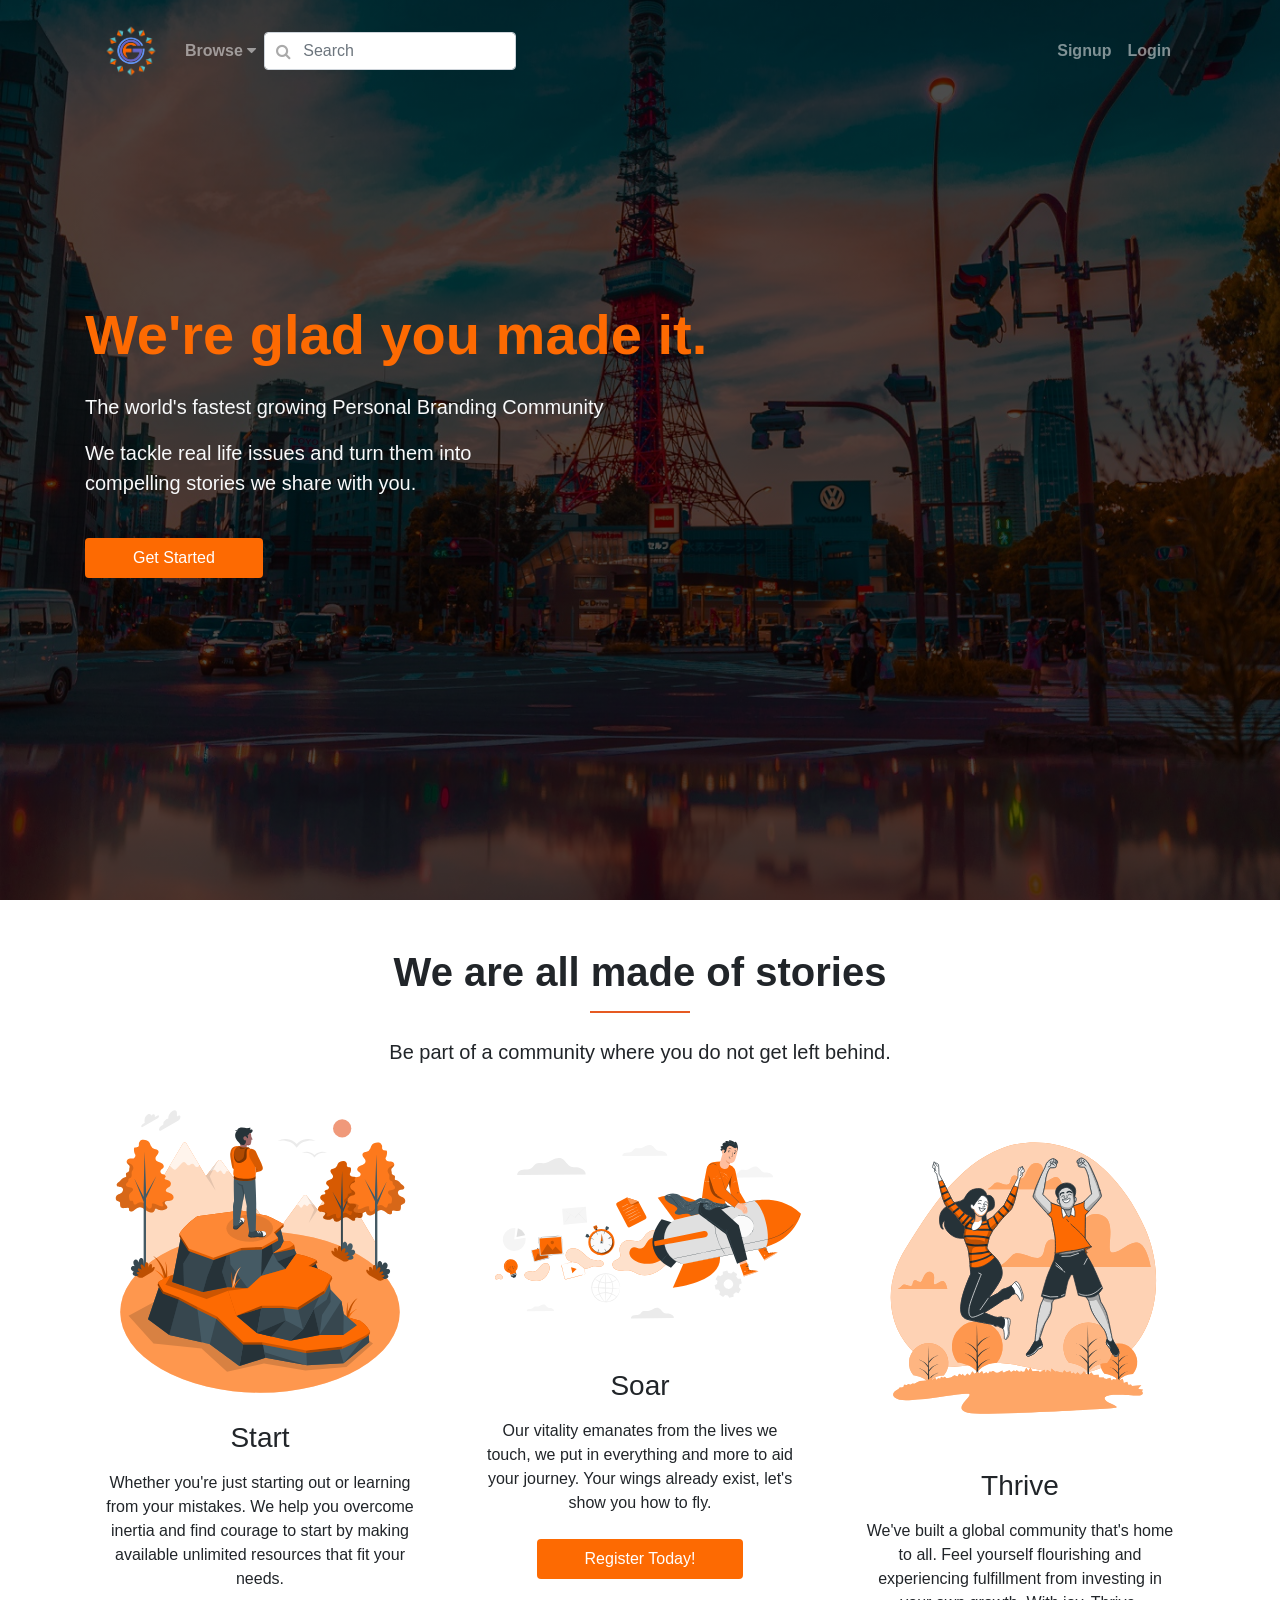
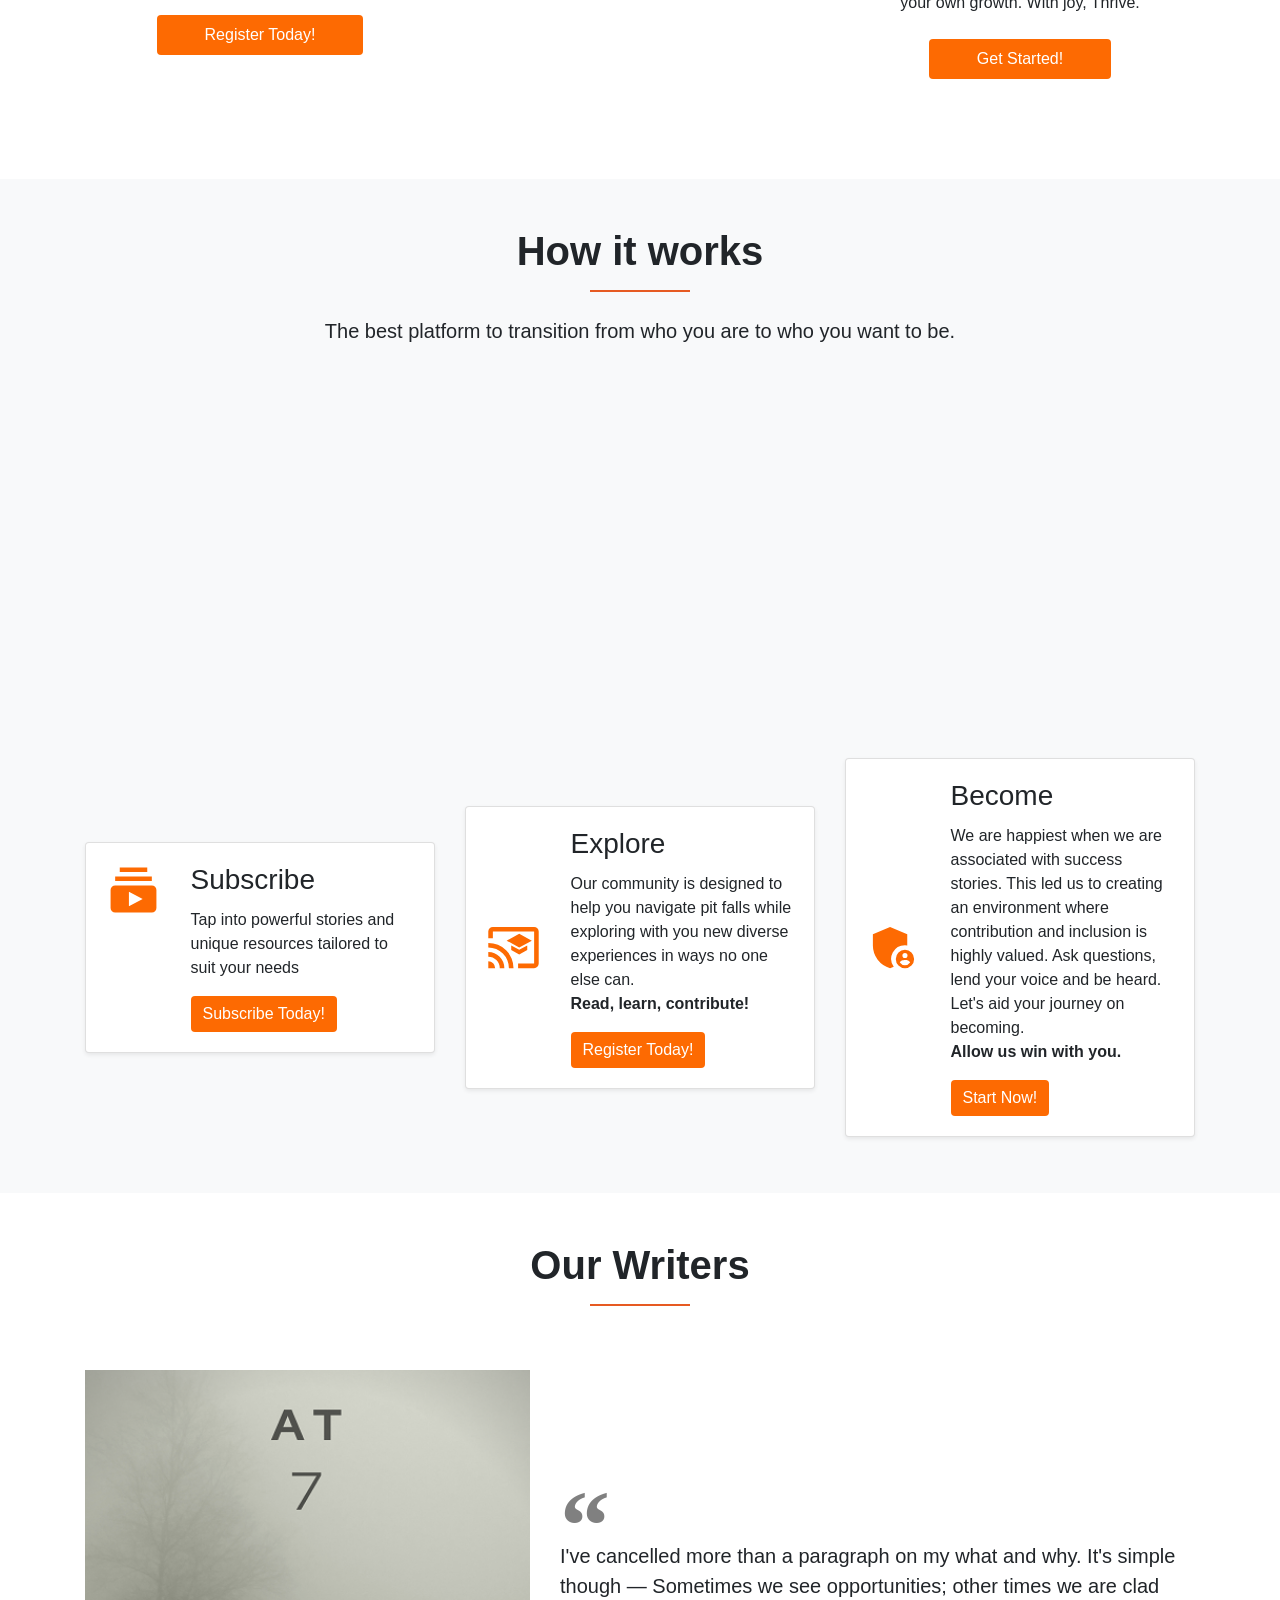
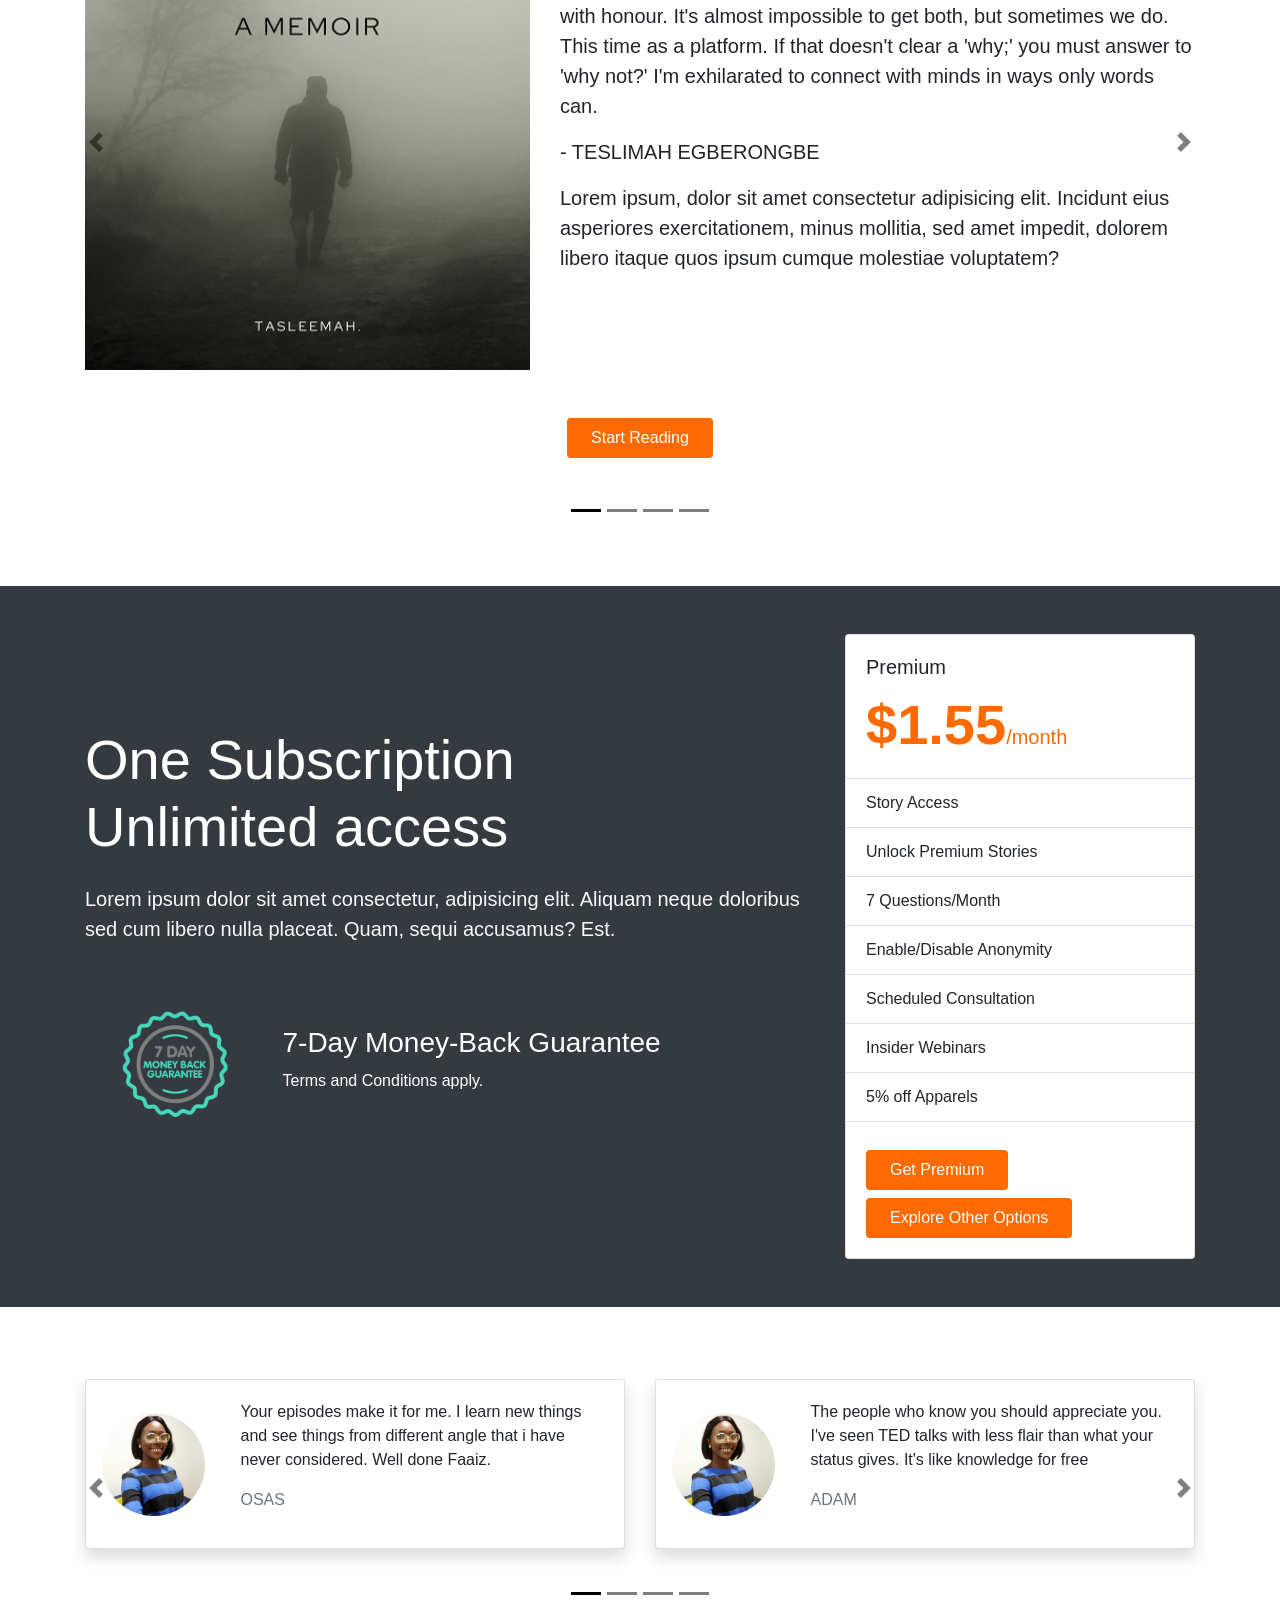
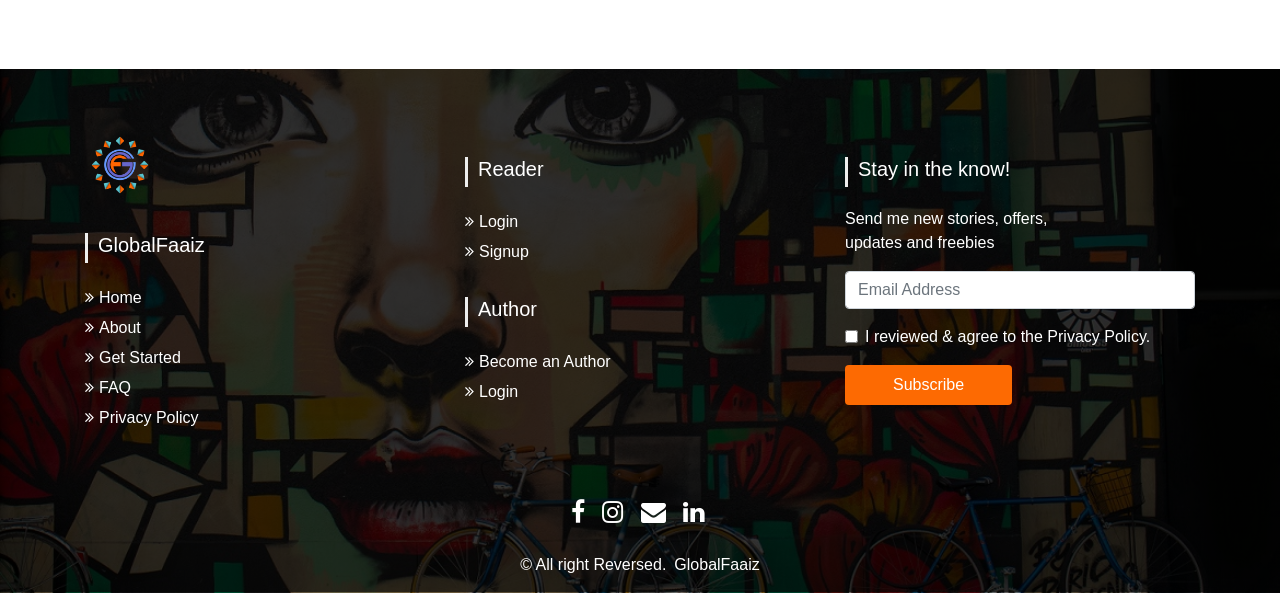
==== commit 03c9a2f7: "Adjustments based on Client Request 7/20/2020" ====
--- a/index.html
+++ b/index.html
@@ -27,847 +27,893 @@
   </head>
 
   <body>
-    <header class="header_image" id="home">
-      <div class="container h-100">
-        <nav class="navbar navbar-expand-md navbar-dark py-3">
-          <a class="navbar-brand mr-3" href="#">
-            <img
-              src="assets/img/logo.png"
-              width="60"
-              height="60"
-              alt="Brand Logo"
-            />
-          </a>
-          <button
-            class="navbar-toggler"
-            type="button"
-            data-toggle="collapse"
-            data-target="#navbarCollapse"
-            aria-controls="navbarCollapse"
-            aria-expanded="false"
-            aria-label="Toggle navigation"
-          >
-            <span class="navbar-toggler-icon"></span>
-          </button>
-          <div class="collapse navbar-collapse" id="navbarCollapse">
-            <ul class="navbar-nav">
-              <li class="nav-item">
-                <a class="nav-link font-weight-bold" href="#"
-                  >Browse <i class="fa fa-caret-down"></i
-                ></a>
-              </li>
-            </ul>
-
-            <form class="form-inline mt-2 mt-md-0 has-search">
-              <span class="fa fa-search form-control-feedback"></span>
-              <input
-                class="form-control mr-sm-2"
-                type="text"
-                placeholder="Search"
-                aria-label="Search"
+    <div style="overflow-x: hidden;">
+      <header class="header_image" id="home">
+        <div class="container h-100">
+          <nav class="navbar navbar-expand-md navbar-dark py-3">
+            <a class="navbar-brand mr-3" href="#">
+              <img
+                src="assets/img/logo.png"
+                width="60"
+                height="60"
+                alt="Brand Logo"
               />
-            </form>
-
-            <ul class="navbar-nav ml-auto">
-              <li class="nav-item">
-                <a class="nav-link font-weight-bold" href="#">Signup</a>
-              </li>
-              <li class="nav-item">
-                <a class="nav-link font-weight-bold" href="#">Login</a>
-              </li>
-            </ul>
-          </div>
-        </nav>
-        <div class="row h-75 align-items-center">
-          <div class="col-12">
-            <h1 class="display-4 primary font-weight-bold mb-4">
-              We're glad you made it.
-            </h1>
-            <p class="lead text-light font-weight-normal">
-              The world's fastest growing Personal Branding Community
-            </p>
-            <p class="lead text-light">
-              We tackle real life issues and turn them into compelling <br />
-              stories we share with you.
-            </p>
-            <a
-              class="btn primary_button border-0 px-md-3 px-lg-5 px-sm-2 py-2 mt-4"
-              href="#"
-              role="button"
-              >Get Started</a
+            </a>
+            <button
+              class="navbar-toggler"
+              type="button"
+              data-toggle="collapse"
+              data-target="#navbarCollapse"
+              aria-controls="navbarCollapse"
+              aria-expanded="false"
+              aria-label="Toggle navigation"
             >
+              <span class="navbar-toggler-icon"></span>
+            </button>
+            <div class="collapse navbar-collapse" id="navbarCollapse">
+              <ul class="navbar-nav">
+                <li class="nav-item">
+                  <a class="nav-link font-weight-bold" href="#"
+                    >Browse <i class="fa fa-caret-down"></i
+                  ></a>
+                </li>
+              </ul>
+
+              <form class="form-inline mt-2 mt-md-0 has-search">
+                <span class="fa fa-search form-control-feedback"></span>
+                <input
+                  class="form-control mr-sm-2"
+                  type="text"
+                  placeholder="Search"
+                  aria-label="Search"
+                />
+              </form>
+
+              <ul class="navbar-nav ml-auto">
+                <li class="nav-item">
+                  <a class="nav-link font-weight-bold" href="#">Signup</a>
+                </li>
+                <li class="nav-item">
+                  <a class="nav-link font-weight-bold" href="#">Login</a>
+                </li>
+              </ul>
+            </div>
+          </nav>
+          <div class="row h-75 align-items-center">
+            <div class="col-12">
+              <h1 class="display-4 primary font-weight-bold mb-4">
+                We're glad you made it.
+              </h1>
+              <p class="lead text-light font-weight-normal">
+                The world's fastest growing Personal Branding Community
+              </p>
+              <p class="lead text-light">
+                We tackle real life issues and turn them into<br />compelling
+                stories we share with you.
+              </p>
+              <a
+                class="btn primary_button border-0 px-md-3 px-lg-5 px-sm-2 py-2 mt-4"
+                href="#"
+                role="button"
+                >Get Started</a
+              >
+            </div>
+          </div>
+        </div>
+      </header>
+
+      <div class="py-5" id="about">
+        <div class="container">
+          <div class="row">
+            <div class="pb-3 px-auto mx-auto text-center" style="width: 45rem;">
+              <h2 class="h1 font-weight-bold pb-3">
+                We are all made of stories
+              </h2>
+              <p class="lead font-weight-normal">
+                Be part of a community where you do not get left behind.
+              </p>
+            </div>
+          </div>
+          <div class="row">
+            <div class="col-sm-6 col-lg-4">
+              <div class="card border-0 mb-4 mx-auto text-center">
+                <img src="assets/img/desc0.svg" class="px-4" />
+                <div class="card-body">
+                  <h3 class="h3 card-title mb-3">Start</h3>
+                  <p class="card-text">
+                    Whether you're just starting out or learning from your
+                    mistakes. We help you overcome inertia and find courage to
+                    start by making available unlimited resources that fit your
+                    needs.
+                  </p>
+                  <a
+                    href="#"
+                    class="btn primary_button border-0 px-md-3 px-lg-5 px-sm-2 py-2 my-2"
+                    >Register Today!</a
+                  >
+                </div>
+              </div>
+            </div>
+
+            <div class="col-sm-6 col-lg-4">
+              <div class="card border-0 mb-4 mx-auto text-center">
+                <img src="assets/img/desc1.svg" height="250" />
+                <div class="card-body">
+                  <h3 class="h3 card-title mb-3">Soar</h3>
+                  <p class="card-text">
+                    Our vitality emanates from the lives we touch, we put in
+                    everything and more to aid your journey. Your wings already
+                    exist, let's show you how to fly.
+                  </p>
+                  <a
+                    href="#"
+                    class="btn primary_button border-0 px-md-3 px-lg-5 px-sm-2 py-2 my-2"
+                    >Register Today!</a
+                  >
+                </div>
+              </div>
+            </div>
+
+            <div class="col-sm-6 col-lg-4">
+              <div class="card border-0 mb-4 mx-auto text-center">
+                <img src="assets/img/desc2.svg" class="" />
+                <div class="card-body">
+                  <h3 class="h3 card-title mb-3">Thrive</h3>
+                  <p class="card-text">
+                    We've built a global community that's home to all. Feel
+                    yourself flourishing and experiencing fulfillment from
+                    investing in your own growth. With joy, Thrive.
+                  </p>
+                  <a
+                    href="#"
+                    class="btn primary_button border-0 px-md-3 px-lg-5 px-sm-2 py-2 my-2"
+                    >Get Started!</a
+                  >
+                </div>
+              </div>
+            </div>
           </div>
         </div>
       </div>
-    </header>
-
-    <div class="py-5" id="about">
-      <div class="container">
+
+      <div class="py-5 bg-light">
+        <div class="container">
+          <div class="row">
+            <div class="pb-3 px-auto mx-auto text-center" style="width: 45rem;">
+              <h2 class="h1 font-weight-bold pb-3">How it works</h2>
+              <p class="lead font-weight-normal">
+                The best platform to transition from who you are to who you want
+                to be.
+              </p>
+            </div>
+            <div
+              class="embed-responsive embed-responsive-16by9 mx-auto mb-5"
+              style="max-width: 576px;"
+            >
+              <iframe
+                class="embed-responsive-item"
+                src="https://www.youtube.com/embed/zpOULjyy-n8?rel=0"
+                allowfullscreen
+              ></iframe>
+            </div>
+          </div>
+
+          <div class="row">
+            <div class="col-sm-6 col-md-4 my-auto">
+              <div class="card shadow-sm my-2 how-it-works-card">
+                <div class="card-body">
+                  <div class="row">
+                    <div class="col-md-3">
+                      <img
+                        src="assets/img/subscribe.svg"
+                        class="card-img icon"
+                        alt="Subscribe"
+                      />
+                    </div>
+                    <div class="col-md-9">
+                      <h3 class="h3 card-title">Subscribe</h3>
+                      <p class="card-text">
+                        Tap into powerful stories and unique resources tailored
+                        to suit your needs
+                      </p>
+                      <a href="#" class="btn primary_button border-0"
+                        >Subscribe Today!</a
+                      >
+                    </div>
+                  </div>
+                </div>
+              </div>
+            </div>
+
+            <div class="col-sm-6 col-md-4 my-auto">
+              <div class="card shadow-sm my-2 how-it-works-card">
+                <div class="card-body">
+                  <div class="row">
+                    <div class="col-md-3 my-auto">
+                      <img
+                        src="assets/img/explore.svg"
+                        class="card-img icon"
+                        alt="Explore"
+                      />
+                    </div>
+                    <div class="col-md-9">
+                      <h3 class="h3 card-title">Explore</h3>
+                      <p class="card-text">
+                        Our community is designed to help you navigate pit falls
+                        while exploring with you new diverse experiences in ways
+                        no one else can. <br /><strong
+                          >Read, learn, contribute!</strong
+                        >
+                      </p>
+                      <a href="#" class="btn primary_button border-0"
+                        >Register Today!</a
+                      >
+                    </div>
+                  </div>
+                </div>
+              </div>
+            </div>
+
+            <div class="col-sm-6 col-md-4 my-auto">
+              <div class="card shadow-sm my-2 how-it-works-card">
+                <div class="card-body">
+                  <div class="row">
+                    <div class="col-md-3 my-auto">
+                      <img
+                        src="assets/img/become.svg"
+                        class="card-img icon"
+                        alt="Become"
+                      />
+                    </div>
+                    <div class="col-md-9">
+                      <h3 class="h3 card-title">Become</h3>
+                      <p class="card-text">
+                        We are happiest when we are associated with success
+                        stories. This led us to creating an environment where
+                        contribution and inclusion is highly valued. Ask
+                        questions, lend your voice and be heard. Let's aid your
+                        journey on becoming.<br />
+                        <strong>Allow us win with you.</strong>
+                      </p>
+                      <a href="#" class="btn primary_button border-0"
+                        >Start Now!</a
+                      >
+                    </div>
+                  </div>
+                </div>
+              </div>
+            </div>
+          </div>
+        </div>
+      </div>
+
+      <div class="py-5">
         <div class="row">
           <div class="pb-3 px-auto mx-auto text-center" style="width: 45rem;">
-            <h2 class="h1 font-weight-bold pb-3">We are all made of stories</h2>
-            <p class="lead font-weight-normal">
-              Be part of a community where you do not get left behind.
-            </p>
+            <h2 class="h1 font-weight-bold pb-3">Our Writers</h2>
           </div>
         </div>
-        <div class="row">
-          <div class="col-sm-6 col-lg-4">
-            <div class="card border-0 mb-4 mx-auto text-center">
-              <img src="assets/img/desc0.svg" class="px-4" />
-              <div class="card-body">
-                <h3 class="h3 card-title mb-3">Start</h3>
-                <p class="card-text">
-                  Whether you're just starting out or learning from your
-                  mistakes. We help you overcome inertia and find courage to
-                  start by making available unlimited resources that fit your
-                  needs.
-                </p>
-                <a
-                  href="#"
-                  class="btn primary_button border-0 px-md-3 px-lg-5 px-sm-2 py-2 my-2"
-                  >Register Today!</a
+        <div id="mCarousel" class="carousel slide py-4" data-ride="carousel">
+          <ol class="carousel-indicators">
+            <li data-target="#myCarousel" data-slide-to="0" class="active"></li>
+            <li data-target="#myCarousel" data-slide-to="1"></li>
+            <li data-target="#myCarousel" data-slide-to="2"></li>
+            <li data-target="#myCarousel" data-slide-to="3"></li>
+          </ol>
+          <div class="carousel-inner mb-5">
+            <div class="carousel-item active mb-2">
+              <div class="container">
+                <div class="row">
+                  <div class="col-md-5">
+                    <img
+                      src="assets/img/book1.png"
+                      class="w-100"
+                      style="height: 600px;"
+                    />
+                  </div>
+                  <div class="col-md-7 my-auto">
+                    <p class="quotation-mark">“</p>
+                    <p class="lead font-weight-normal">
+                      I've cancelled more than a paragraph on my what and why.
+                      It's simple though — Sometimes we see opportunities; other
+                      times we are clad with honour. It's almost impossible to
+                      get both, but sometimes we do. This time as a platform. If
+                      that doesn't clear a 'why;' you must answer to 'why not?'
+                      I'm exhilarated to connect with minds in ways only words
+                      can.
+                    </p>
+                    <p class="lead">
+                      - TESLIMAH EGBERONGBE
+                    </p>
+                    <p class="lead">
+                      Lorem ipsum, dolor sit amet consectetur adipisicing elit.
+                      Incidunt eius asperiores exercitationem, minus mollitia,
+                      sed amet impedit, dolorem libero itaque quos ipsum cumque
+                      molestiae voluptatem?
+                    </p>
+                  </div>
+                </div>
+                <div class="row">
+                  <div class="col-12 text-center">
+                    <a
+                      href="#"
+                      class="btn primary_button border-0 px-4 py-2 mt-5"
+                      >Start Reading</a
+                    >
+                  </div>
+                </div>
+              </div>
+            </div>
+            <div class="carousel-item mb-2">
+              <div class="container">
+                <div class="row">
+                  <div class="col-md-5 order-md-2">
+                    <img
+                      src="assets/img/book5.png"
+                      class="w-100"
+                      style="height: 600px;"
+                    />
+                  </div>
+                  <div class="col-md-7 order-md-1 my-auto">
+                    <p class="quotation-mark">“</p>
+                    <p class="lead font-weight-normal">
+                      Why I’ve chosen to join this platform and why it excites
+                      me are basically the same, an indigenous platform which
+                      gives a chance for self expression to our writers is one
+                      that I find irresistible. I’m excited to share my work to
+                      my local community, without a need to outsource to foreign
+                      websites and forums. This is home.
+                    </p>
+                    <p class="lead">
+                      - VICTORY WRIGHTS
+                    </p>
+                    <p class="lead">
+                      Lorem ipsum, dolor sit amet consectetur adipisicing elit.
+                      Incidunt eius asperiores exercitationem, minus mollitia,
+                      sed amet impedit, dolorem libero itaque quos ipsum cumque
+                      molestiae voluptatem?
+                    </p>
+                  </div>
+                </div>
+                <div class="row">
+                  <div class="col-12 text-center">
+                    <a
+                      href="#"
+                      class="btn primary_button border-0 px-4 py-2 mt-5"
+                      >Start Reading</a
+                    >
+                  </div>
+                </div>
+              </div>
+            </div>
+            <div class="carousel-item mb-2">
+              <div class="container">
+                <div class="row">
+                  <div class="col-md-5">
+                    <img
+                      src="assets/img/book7.png"
+                      class="w-100"
+                      style="height: 600px;"
+                    />
+                  </div>
+                  <div class="col-md-7 my-auto">
+                    <p class="quotation-mark">“</p>
+                    <p class="lead font-weight-normal">
+                      Lorem ipsum dolor sit amet consectetur adipisicing elit.
+                      At saepe tempora porro, corrupti ad eum velit explicabo
+                      accusantium est voluptatibus. Iure voluptatibus earum
+                      consequatur optio ex illo, officia minus molestiae.
+                    </p>
+                    <p class="lead">
+                      - ISAAC
+                    </p>
+                    <p class="lead">
+                      Lorem ipsum, dolor sit amet consectetur adipisicing elit.
+                      Incidunt eius asperiores exercitationem, minus mollitia,
+                      sed amet impedit, dolorem libero itaque quos ipsum cumque
+                      molestiae voluptatem?
+                    </p>
+                  </div>
+                </div>
+                <div class="row">
+                  <div class="col-12 text-center">
+                    <a
+                      href="#"
+                      class="btn primary_button border-0 px-4 py-2 mt-5"
+                      >Start Reading</a
+                    >
+                  </div>
+                </div>
+              </div>
+            </div>
+            <div class="carousel-item mb-2">
+              <div class="container">
+                <div class="row">
+                  <div class="col-md-5 order-md-2">
+                    <img
+                      src="assets/img/book8.png"
+                      class="w-100"
+                      style="height: 600px;"
+                    />
+                  </div>
+                  <div class="col-md-7 order-md-1 my-auto">
+                    <p class="quotation-mark">“</p>
+                    <p class="lead font-weight-normal">
+                      My excitement emanates from the challenge this exposes me
+                      to.I am relishing being pulled out of my comfort zone as
+                      I'd be doing stories where I can incorporate creativity,
+                      poetry as well as being on the same playing field with
+                      seasoned professionals, consultants and authors.
+                    </p>
+                    <p class="lead">
+                      - MERCY AKINLUWA
+                    </p>
+                    <p class="lead">
+                      Lorem ipsum, dolor sit amet consectetur adipisicing elit.
+                      Incidunt eius asperiores exercitationem, minus mollitia,
+                      sed amet impedit, dolorem libero itaque quos ipsum cumque
+                      molestiae voluptatem?
+                    </p>
+                  </div>
+                </div>
+                <div class="row">
+                  <div class="col-12 text-center">
+                    <a
+                      href="#"
+                      class="btn primary_button border-0 px-4 py-2 mt-5"
+                      >Start Reading</a
+                    >
+                  </div>
+                </div>
+              </div>
+            </div>
+          </div>
+          <a
+            class="carousel-control-prev"
+            href="#mCarousel"
+            role="button"
+            data-slide="prev"
+          >
+            <span class="carousel-control-prev-icon" aria-hidden="true"></span>
+            <span class="sr-only">Previous</span>
+          </a>
+          <a
+            class="carousel-control-next"
+            href="#mCarousel"
+            role="button"
+            data-slide="next"
+          >
+            <span class="carousel-control-next-icon" aria-hidden="true"></span>
+            <span class="sr-only">Next</span>
+          </a>
+        </div>
+      </div>
+
+      <div class="py-5 bg-dark">
+        <div class="container">
+          <div class="row">
+            <div class="col-md-7 col-lg-8 how-it-works-card my-auto">
+              <h3 class="display-4 secondary mb-4 font-weight-lighter">
+                One Subscription <br />Unlimited access
+              </h3>
+              <p class="lead text-light">
+                Lorem ipsum dolor sit amet consectetur, adipisicing elit.
+                Aliquam neque doloribus sed cum libero nulla placeat. Quam,
+                sequi accusamus? Est.
+              </p>
+              <div class="py-5 how-it-works-card">
+                <div class="container">
+                  <div class="row align-items-center">
+                    <div class="col-lg-3 col-md-4">
+                      <img src="assets/img/7Day.png" width="150" />
+                    </div>
+                    <h3 class="h3 secondary col-lg-9 col-md-8">
+                      7-Day Money-Back Guarantee<br /><span
+                        style="font-size: 1rem;"
+                        class="font-weight-light"
+                        >Terms and Conditions apply.</span
+                      >
+                    </h3>
+                  </div>
+                </div>
+              </div>
+            </div>
+            <div class="col-md-5 col-lg-4">
+              <div class="card">
+                <div class="card-body">
+                  <h5 class="card-title">Premium</h5>
+                  <p class="card-text display-4 font-weight-bold primary">
+                    $1.55<span class="lead">/month</span>
+                  </p>
+                </div>
+                <ul class="list-group list-group-flush">
+                  <li class="list-group-item">Story Access</li>
+                  <li class="list-group-item">Unlock Premium Stories</li>
+                  <li class="list-group-item">7 Questions/Month</li>
+                  <li class="list-group-item">Enable/Disable Anonymity</li>
+                  <li class="list-group-item">Scheduled Consultation</li>
+                  <li class="list-group-item">Insider Webinars</li>
+                  <li class="list-group-item">5% off Apparels</li>
+                </ul>
+                <div class="card-body">
+                  <a href="#" class="btn primary_button border-0 px-4 py-2 mt-2"
+                    >Get Premium</a
+                  >
+                  <a href="#" class="btn primary_button border-0 px-4 py-2 mt-2"
+                    >Explore Other Options</a
+                  >
+                </div>
+              </div>
+            </div>
+          </div>
+        </div>
+      </div>
+
+      <div class="py-5">
+        <div id="myCarousel" class="carousel slide py-4" data-ride="carousel">
+          <ol class="carousel-indicators">
+            <li data-target="#myCarousel" data-slide-to="0" class="active"></li>
+            <li data-target="#myCarousel" data-slide-to="1"></li>
+            <li data-target="#myCarousel" data-slide-to="2"></li>
+            <li data-target="#myCarousel" data-slide-to="3"></li>
+          </ol>
+          <div class="carousel-inner mb-4">
+            <div class="carousel-item active">
+              <div class="container">
+                <div class="row">
+                  <div class="col-sm-12 col-md-6 mb-4">
+                    <div class="card shadow">
+                      <div class="row no-gutters align-items-center">
+                        <div class="col-sm-4 col-md-4 col-lg-3 px-3 px-auto">
+                          <img
+                            src="assets/img/toyosi.jpg"
+                            class="card-img rounded-circle my-4"
+                          />
+                        </div>
+                        <div class="col-sm-8 col-md-8 col-lg-9">
+                          <div class="card-body">
+                            <p class="card-text">
+                              Your episodes make it for me. I learn new things
+                              and see things from different angle that i have
+                              never considered. Well done Faaiz.
+                            </p>
+                            <p class="text-muted align-right">OSAS</p>
+                          </div>
+                        </div>
+                      </div>
+                    </div>
+                  </div>
+                  <div class="col-sm-12 col-md-6 mb-4">
+                    <div class="card shadow">
+                      <div class="row no-gutters align-items-center">
+                        <div class="col-sm-4 col-md-4 col-lg-3 px-3 px-auto">
+                          <img
+                            src="assets/img/toyosi.jpg"
+                            class="card-img rounded-circle my-4"
+                          />
+                        </div>
+                        <div class="col-sm-8 col-md-8 col-lg-9">
+                          <div class="card-body">
+                            <p class="card-text">
+                              The people who know you should appreciate you.
+                              I've seen TED talks with less flair than what your
+                              status gives. It's like knowledge for free
+                            </p>
+                            <p class="text-muted align-right">ADAM</p>
+                          </div>
+                        </div>
+                      </div>
+                    </div>
+                  </div>
+                </div>
+              </div>
+            </div>
+            <div class="carousel-item">
+              <div class="container">
+                <div class="row">
+                  <div class="col-sm-12 col-md-6 mb-4">
+                    <div class="card shadow">
+                      <div class="row no-gutters align-items-center">
+                        <div class="col-sm-4 col-md-4 col-lg-3 px-3 px-auto">
+                          <img
+                            src="assets/img/toyosi.jpg"
+                            class="card-img rounded-circle my-4"
+                          />
+                        </div>
+                        <div class="col-sm-8 col-md-8 col-lg-9">
+                          <div class="card-body">
+                            <p class="card-text">
+                              Sincerely, it is as though you have a pair of
+                              spectacles enabling you to see deeper into
+                              problems man longs to dissipate and solve. And
+                              luckily for any man who reads you, he will get the
+                              answers to his worries except he still isn't ready
+                              to tackle himself. Kudos! Keep the ball rolling.
+                            </p>
+                            <p class="text-muted align-right">ZAINAB</p>
+                          </div>
+                        </div>
+                      </div>
+                    </div>
+                  </div>
+                  <div class="col-sm-12 col-md-6 mb-4">
+                    <div class="card shadow">
+                      <div class="row no-gutters align-items-center">
+                        <div class="col-sm-4 col-md-4 col-lg-3 px-3">
+                          <img
+                            src="assets/img/toyosi.jpg"
+                            class="card-img rounded-circle my-4"
+                          />
+                        </div>
+                        <div class="col-sm-8 col-md-8 col-lg-9">
+                          <div class="card-body">
+                            <p class="card-text">
+                              Your sessions are intense, I particularly loved
+                              the Pomodoro session. Maybe because everyone was
+                              finding an effective way of studying then. But I
+                              commend the creativity, and the message was fully
+                              delivered with a touch of creativity or should I
+                              say professionalism.
+                            </p>
+                            <p class="text-muted align-right">QUDUS</p>
+                          </div>
+                        </div>
+                      </div>
+                    </div>
+                  </div>
+                </div>
+              </div>
+            </div>
+            <div class="carousel-item">
+              <div class="container">
+                <div class="row">
+                  <div class="col-sm-12 col-md-6 mb-4">
+                    <div class="card shadow">
+                      <div class="row no-gutters align-items-center">
+                        <div class="col-sm-4 col-md-4 col-lg-3 px-3">
+                          <img
+                            src="assets/img/toyosi.jpg"
+                            class="card-img rounded-circle my-4"
+                          />
+                        </div>
+                        <div class="col-sm-8 col-md-8 col-lg-9">
+                          <div class="card-body">
+                            <p class="card-text">
+                              You may not know it, but you're inspiring lives
+                              and I'm one of them.
+                            </p>
+                            <p class="text-muted align-right">RASHEED</p>
+                          </div>
+                        </div>
+                      </div>
+                    </div>
+                  </div>
+                  <div class="col-sm-12 col-md-6 mb-4">
+                    <div class="card shadow">
+                      <div class="row no-gutters align-items-center">
+                        <div class="col-sm-4 col-md-4 col-lg-3 px-3">
+                          <img
+                            src="assets/img/toyosi.jpg"
+                            class="card-img rounded-circle my-4"
+                          />
+                        </div>
+                        <div class="col-sm-8 col-md-8 col-lg-9">
+                          <div class="card-body">
+                            <p class="card-text">
+                              Thanks a bunch of millions (if there is anything
+                              like that).
+                            </p>
+                            <p class="text-muted align-right">AISHA</p>
+                          </div>
+                        </div>
+                      </div>
+                    </div>
+                  </div>
+                </div>
+              </div>
+            </div>
+            <div class="carousel-item">
+              <div class="container">
+                <div class="row">
+                  <div class="col-sm-12 col-md-6 mb-4">
+                    <div class="card shadow">
+                      <div class="row no-gutters align-items-center">
+                        <div class="col-sm-4 col-md-4 col-lg-3 px-3">
+                          <img
+                            src="assets/img/toyosi.jpg"
+                            class="card-img rounded-circle my-4"
+                          />
+                        </div>
+                        <div class="col-sm-8 col-md-8 col-lg-9">
+                          <div class="card-body">
+                            <p class="card-text">
+                              I really really really really love it here.
+                            </p>
+                            <p class="text-muted align-right">BETH</p>
+                          </div>
+                        </div>
+                      </div>
+                    </div>
+                  </div>
+                  <div class="col-sm-12 col-md-6 mb-4">
+                    <div class="card shadow">
+                      <div class="row no-gutters align-items-center">
+                        <div class="col-sm-4 col-md-4 col-lg-3 px-3">
+                          <img
+                            src="assets/img/rasheed.jpg"
+                            class="card-img rounded-circle my-4"
+                          />
+                        </div>
+                        <div class="col-sm-8 col-md-8 col-lg-9">
+                          <div class="card-body">
+                            <p class="card-text">
+                              I'm in love with you.
+                            </p>
+                            <p class="text-muted align-right">RASHEED</p>
+                          </div>
+                        </div>
+                      </div>
+                    </div>
+                  </div>
+                </div>
+              </div>
+            </div>
+          </div>
+          <a
+            class="carousel-control-prev"
+            href="#myCarousel"
+            role="button"
+            data-slide="prev"
+          >
+            <span class="carousel-control-prev-icon" aria-hidden="true"></span>
+            <span class="sr-only">Previous</span>
+          </a>
+          <a
+            class="carousel-control-next"
+            href="#myCarousel"
+            role="button"
+            data-slide="next"
+          >
+            <span class="carousel-control-next-icon" aria-hidden="true"></span>
+            <span class="sr-only">Next</span>
+          </a>
+        </div>
+      </div>
+
+      <div id="footer">
+        <div class="container mt-5">
+          <div class="row text-center text-xs-center text-sm-left text-md-left">
+            <div class="col-xs-12 col-sm-4 col-md-4">
+              <ul class="list-unstyled quick-links">
+                <li>
+                  <a class="mr-3" href="#">
+                    <img
+                      src="assets/img/logo.png"
+                      width="70"
+                      height="70"
+                      alt="Brand Logo"
+                    />
+                  </a>
+                </li>
+                <h5>GlobalFaaiz</h5>
+                <li>
+                  <a href="#home"
+                    ><i class="fa fa-angle-double-right"></i>Home</a
+                  >
+                </li>
+                <li>
+                  <a href="#about"
+                    ><i class="fa fa-angle-double-right"></i>About</a
+                  >
+                </li>
+                <li>
+                  <a href="#home"
+                    ><i class="fa fa-angle-double-right"></i>Get Started</a
+                  >
+                </li>
+                <li>
+                  <a href="https://www.fiverr.com/share/qb8D02"
+                    ><i class="fa fa-angle-double-right"></i>FAQ</a
+                  >
+                </li>
+                <li>
+                  <a href="https://www.fiverr.com/share/qb8D02"
+                    ><i class="fa fa-angle-double-right"></i>Privacy Policy</a
+                  >
+                </li>
+              </ul>
+            </div>
+            <div class="col-xs-12 col-sm-4 col-md-4">
+              <h5>Reader</h5>
+              <ul class="list-unstyled quick-links">
+                <li>
+                  <a href="#"><i class="fa fa-angle-double-right"></i>Login</a>
+                </li>
+                <li>
+                  <a href="#"><i class="fa fa-angle-double-right"></i>Signup</a>
+                </li>
+              </ul>
+              <h5>Author</h5>
+              <ul class="list-unstyled quick-links">
+                <li>
+                  <a href="#"
+                    ><i class="fa fa-angle-double-right"></i>Become an Author</a
+                  >
+                </li>
+                <li>
+                  <a href="#"><i class="fa fa-angle-double-right"></i>Login</a>
+                </li>
+              </ul>
+            </div>
+            <div class="col-xs-12 col-sm-4 col-md-4">
+              <h5>Stay in the know!</h5>
+              <p>Send me new stories, offers, <br />updates and freebies</p>
+              <form>
+                <div class="form-group">
+                  <input
+                    type="email"
+                    class="form-control"
+                    id="exampleInputEmail1"
+                    aria-describedby="emailHelp"
+                    placeholder="Email Address"
+                  />
+                </div>
+                <div class="form-group form-check">
+                  <input
+                    type="checkbox"
+                    class="form-check-input"
+                    id="exampleCheck1"
+                  />
+                  <label class="form-check-label text-white" for="exampleCheck1"
+                    >I reviewed & agree to the Privacy Policy.</label
+                  >
+                </div>
+                <button
+                  type="submit"
+                  class="btn primary_button border-0 px-md-3 px-lg-5 px-sm-2 py-2"
                 >
-              </div>
-            </div>
-          </div>
-
-          <div class="col-sm-6 col-lg-4">
-            <div class="card border-0 mb-4 mx-auto text-center">
-              <img src="assets/img/desc1.svg" height="250" />
-              <div class="card-body">
-                <h3 class="h3 card-title mb-3">Soar</h3>
-                <p class="card-text">
-                  Our vitality emanates from the lives we touch, we put in
-                  everything and more to aid your journey. Your wings already
-                  exist, let's show you how to fly.
-                </p>
-                <a
-                  href="#"
-                  class="btn primary_button border-0 px-md-3 px-lg-5 px-sm-2 py-2 my-2"
-                  >Register Today!</a
+                  Subscribe
+                </button>
+              </form>
+            </div>
+          </div>
+          <div class="row">
+            <div class="col-xs-12 col-sm-12 col-md-12 mt-2 mt-sm-5">
+              <ul class="list-unstyled list-inline social text-center">
+                <li class="list-inline-item">
+                  <a href="#"><i class="fa fa-facebook"></i></a>
+                </li>
+                <li class="list-inline-item">
+                  <a href="#"><i class="fa fa-instagram"></i></a>
+                </li>
+                <li class="list-inline-item">
+                  <a href="#" target="_blank"><i class="fa fa-envelope"></i></a>
+                </li>
+                <li class="list-inline-item">
+                  <a href="#" target="_blank"><i class="fa fa-linkedin"></i></a>
+                </li>
+              </ul>
+            </div>
+            <hr />
+          </div>
+          <div class="row">
+            <div
+              class="col-xs-12 col-sm-12 col-md-12 mt-2 mt-sm-2 text-center text-white"
+            >
+              <p class="h6">
+                © All right Reversed.<a
+                  class="text-green ml-2"
+                  href="https://www.sunlimetech.com"
+                  target="_blank"
+                  >GlobalFaaiz</a
                 >
-              </div>
-            </div>
-          </div>
-
-          <div class="col-sm-6 col-lg-4">
-            <div class="card border-0 mb-4 mx-auto text-center">
-              <img src="assets/img/desc2.svg" class="" />
-              <div class="card-body">
-                <h3 class="h3 card-title mb-3">Thrive</h3>
-                <p class="card-text">
-                  We've built a global community that's home to all. Feel
-                  yourself flourishing and experiencing fulfillment from
-                  investing in your own growth. With joy, Thrive.
-                </p>
-                <a
-                  href="#"
-                  class="btn primary_button border-0 px-md-3 px-lg-5 px-sm-2 py-2 my-2"
-                  >Get Started!</a
-                >
-              </div>
-            </div>
+              </p>
+            </div>
+            <hr />
           </div>
         </div>
       </div>
     </div>
-
-    <div class="py-5 bg-light">
-      <div class="container">
-        <div class="row">
-          <div class="pb-3 px-auto mx-auto text-center" style="width: 45rem;">
-            <h2 class="h1 font-weight-bold pb-3">How it works</h2>
-            <p class="lead font-weight-normal">
-              The best platform to transition from who you are to who you want
-              to be.
-            </p>
-          </div>
-          <div
-            class="embed-responsive embed-responsive-16by9 mx-auto mb-5"
-            style="max-width: 576px;"
-          >
-            <iframe
-              class="embed-responsive-item"
-              src="https://www.youtube.com/embed/zpOULjyy-n8?rel=0"
-              allowfullscreen
-            ></iframe>
-          </div>
-        </div>
-
-        <div class="row">
-          <div class="col-sm-6 col-md-4 my-auto">
-            <div class="card shadow-sm my-2 how-it-works-card">
-              <div class="card-body">
-                <div class="row">
-                  <div class="col-md-3">
-                    <img
-                      src="assets/img/subscribe.svg"
-                      class="card-img icon"
-                      alt="Subscribe"
-                    />
-                  </div>
-                  <div class="col-md-9">
-                    <h3 class="h3 card-title">Subscribe</h3>
-                    <p class="card-text">
-                      Tap into powerful stories and unique resources tailored to
-                      suit your needs
-                    </p>
-                    <a href="#" class="btn primary_button border-0"
-                      >Subscribe Today!</a
-                    >
-                  </div>
-                </div>
-              </div>
-            </div>
-          </div>
-
-          <div class="col-sm-6 col-md-4 my-auto">
-            <div class="card shadow-sm my-2 how-it-works-card">
-              <div class="card-body">
-                <div class="row">
-                  <div class="col-md-3 my-auto">
-                    <img
-                      src="assets/img/explore.svg"
-                      class="card-img icon"
-                      alt="Explore"
-                    />
-                  </div>
-                  <div class="col-md-9">
-                    <h3 class="h3 card-title">Explore</h3>
-                    <p class="card-text">
-                      Our community is designed to help you navigate pit falls
-                      while exploring with you new diverse experiences in ways
-                      no one else can. <br /><strong
-                        >Read, learn, contribute!</strong
-                      >
-                    </p>
-                    <a href="#" class="btn primary_button border-0"
-                      >Register Today!</a
-                    >
-                  </div>
-                </div>
-              </div>
-            </div>
-          </div>
-
-          <div class="col-sm-6 col-md-4 my-auto">
-            <div class="card shadow-sm my-2 how-it-works-card">
-              <div class="card-body">
-                <div class="row">
-                  <div class="col-md-3 my-auto">
-                    <img
-                      src="assets/img/become.svg"
-                      class="card-img icon"
-                      alt="Become"
-                    />
-                  </div>
-                  <div class="col-md-9">
-                    <h3 class="h3 card-title">Become</h3>
-                    <p class="card-text">
-                      We are happiest when we are associated with success
-                      stories. This led us to creating an environment where
-                      contribution and inclusion is highly valued. Ask
-                      questions, lend your voice and be heard. Let's aid your
-                      journey on becoming.<br />
-                      <strong>Allow us win with you.</strong>
-                    </p>
-                    <a href="#" class="btn primary_button border-0"
-                      >Start Now!</a
-                    >
-                  </div>
-                </div>
-              </div>
-            </div>
-          </div>
-        </div>
-      </div>
-    </div>
-
-    <div class="py-5">
-      <div class="row">
-        <div class="pb-3 px-auto mx-auto text-center" style="width: 45rem;">
-          <h2 class="h1 font-weight-bold pb-3">Our Writers</h2>
-        </div>
-      </div>
-      <div id="mCarousel" class="carousel slide py-4" data-ride="carousel">
-        <ol class="carousel-indicators">
-          <li data-target="#myCarousel" data-slide-to="0" class="active"></li>
-          <li data-target="#myCarousel" data-slide-to="1"></li>
-          <li data-target="#myCarousel" data-slide-to="2"></li>
-        </ol>
-        <div class="carousel-inner mb-5">
-          <div class="carousel-item active mb-2">
-            <div class="container">
-              <div class="row">
-                <div class="col-md-5">
-                  <img
-                    src="assets/img/book1.png"
-                    class="w-100"
-                    style="height: 600px;"
-                  />
-                </div>
-                <div class="col-md-7 my-auto">
-                  <p class="quotation-mark">“</p>
-                  <p class="lead font-weight-normal">
-                    I've cancelled more than a paragraph on my what and why.
-                    It's simple though — Sometimes we see opportunities; other
-                    times we are clad with honour. It's almost impossible to get
-                    both, but sometimes we do. This time as a platform. If that
-                    doesn't clear a 'why;' you must answer to 'why not?' I'm
-                    exhilarated to connect with minds in ways only words can.
-                  </p>
-                  <p class="lead">
-                    - TESLIMAH EGBERONGBE
-                  </p>
-                  <p class="lead">
-                    Lorem ipsum, dolor sit amet consectetur adipisicing elit.
-                    Incidunt eius asperiores exercitationem, minus mollitia, sed
-                    amet impedit, dolorem libero itaque quos ipsum cumque
-                    molestiae voluptatem?
-                  </p>
-                </div>
-              </div>
-            </div>
-          </div>
-          <div class="carousel-item mb-2">
-            <div class="container">
-              <div class="row">
-                <div class="col-md-5 order-md-2">
-                  <img
-                    src="assets/img/book5.png"
-                    class="w-100"
-                    style="height: 600px;"
-                  />
-                </div>
-                <div class="col-md-7 order-md-1 my-auto">
-                  <p class="quotation-mark">“</p>
-                  <p class="lead font-weight-normal">
-                    Why I’ve chosen to join this platform and why it excites me
-                    are basically the same, an indigenous platform which gives a
-                    chance for self expression to our writers is one that I find
-                    irresistible. I’m excited to share my work to my local
-                    community, without a need to outsource to foreign websites
-                    and forums. This is home.
-                  </p>
-                  <p class="lead">
-                    - VICTORY WRIGHTS
-                  </p>
-                  <p class="lead">
-                    Lorem ipsum, dolor sit amet consectetur adipisicing elit.
-                    Incidunt eius asperiores exercitationem, minus mollitia, sed
-                    amet impedit, dolorem libero itaque quos ipsum cumque
-                    molestiae voluptatem?
-                  </p>
-                </div>
-              </div>
-            </div>
-          </div>
-          <div class="carousel-item mb-2">
-            <div class="container">
-              <div class="row">
-                <div class="col-md-5">
-                  <img
-                    src="assets/img/book7.png"
-                    class="w-100"
-                    style="height: 600px;"
-                  />
-                </div>
-                <div class="col-md-7 my-auto">
-                  <p class="quotation-mark">“</p>
-                  <p class="lead font-weight-normal">
-                    Lorem ipsum dolor sit amet consectetur adipisicing elit. At
-                    saepe tempora porro, corrupti ad eum velit explicabo
-                    accusantium est voluptatibus. Iure voluptatibus earum
-                    consequatur optio ex illo, officia minus molestiae.
-                  </p>
-                  <p class="lead">
-                    - ISAAC
-                  </p>
-                  <p class="lead">
-                    Lorem ipsum, dolor sit amet consectetur adipisicing elit.
-                    Incidunt eius asperiores exercitationem, minus mollitia, sed
-                    amet impedit, dolorem libero itaque quos ipsum cumque
-                    molestiae voluptatem?
-                  </p>
-                </div>
-              </div>
-            </div>
-          </div>
-          <div class="carousel-item mb-2">
-            <div class="container">
-              <div class="row">
-                <div class="col-md-5 order-md-2">
-                  <img
-                    src="assets/img/book8.png"
-                    class="w-100"
-                    style="height: 600px;"
-                  />
-                </div>
-                <div class="col-md-7 order-md-1 my-auto">
-                  <p class="quotation-mark">“</p>
-                  <p class="lead font-weight-normal">
-                    My excitement emanates from the challenge this exposes me
-                    to.I am relishing being pulled out of my comfort zone as I'd
-                    be doing stories where I can incorporate creativity, poetry
-                    as well as being on the same playing field with seasoned
-                    professionals, consultants and authors.
-                  </p>
-                  <p class="lead">
-                    - MERCY AKINLUWA
-                  </p>
-                  <p class="lead">
-                    Lorem ipsum, dolor sit amet consectetur adipisicing elit.
-                    Incidunt eius asperiores exercitationem, minus mollitia, sed
-                    amet impedit, dolorem libero itaque quos ipsum cumque
-                    molestiae voluptatem?
-                  </p>
-                </div>
-              </div>
-            </div>
-          </div>
-        </div>
-        <a
-          class="carousel-control-prev"
-          href="#mCarousel"
-          role="button"
-          data-slide="prev"
-        >
-          <span class="carousel-control-prev-icon" aria-hidden="true"></span>
-          <span class="sr-only">Previous</span>
-        </a>
-        <a
-          class="carousel-control-next"
-          href="#mCarousel"
-          role="button"
-          data-slide="next"
-        >
-          <span class="carousel-control-next-icon" aria-hidden="true"></span>
-          <span class="sr-only">Next</span>
-        </a>
-      </div>
-    </div>
-
-    <div class="py-5 bg-dark">
-      <div class="container">
-        <div class="row">
-          <div class="col-md-7 col-lg-8 how-it-works-card">
-            <h3 class="display-4 secondary mb-4 font-weight-lighter">
-              One Subscription <br />Unlimited access
-            </h3>
-            <p class="lead text-light">
-              Lorem ipsum dolor sit amet consectetur, adipisicing elit. Aliquam
-              neque doloribus sed cum libero nulla placeat. Quam, sequi
-              accusamus? Est.
-            </p>
-            <div class="py-5 how-it-works-card">
-              <div class="container">
-                <div class="row align-items-center">
-                  <div class="col-lg-3 col-md-4">
-                    <img src="assets/img/7Day.png" width="150" />
-                  </div>
-                  <h3 class="h3 secondary col-lg-9 col-md-8">
-                    7-Day Money-Back Guarantee<br /><span
-                      style="font-size: 1rem;"
-                      class="font-weight-light"
-                      >Terms and Conditions apply.</span
-                    >
-                  </h3>
-                </div>
-              </div>
-            </div>
-          </div>
-          <div class="col-md-5 col-lg-4">
-            <div class="card">
-              <div class="card-body">
-                <h5 class="card-title">Basic</h5>
-                <p class="card-text display-4 font-weight-bold primary">
-                  $0.90<span class="lead">/month</span>
-                </p>
-              </div>
-              <ul class="list-group list-group-flush">
-                <li class="list-group-item">All Story Access</li>
-                <li class="list-group-item">Question & Answers</li>
-                <li class="list-group-item">Unlimited Resources</li>
-                <li class="list-group-item">Unlock all Genre</li>
-              </ul>
-              <div class="card-body">
-                <a href="#" class="btn primary_button border-0 px-4 py-2 mt-2"
-                  >Get Basic</a
-                >
-                <a href="#" class="btn primary_button border-0 px-4 py-2 mt-2"
-                  >Explore Other Options</a
-                >
-              </div>
-            </div>
-          </div>
-        </div>
-      </div>
-    </div>
-
-    <div class="py-5">
-      <div id="myCarousel" class="carousel slide py-4" data-ride="carousel">
-        <ol class="carousel-indicators">
-          <li data-target="#myCarousel" data-slide-to="0" class="active"></li>
-          <li data-target="#myCarousel" data-slide-to="1"></li>
-          <li data-target="#myCarousel" data-slide-to="2"></li>
-          <li data-target="#myCarousel" data-slide-to="3"></li>
-        </ol>
-        <div class="carousel-inner mb-4">
-          <div class="carousel-item active">
-            <div class="container">
-              <div class="row">
-                <div class="col-sm-12 col-md-6 mb-4">
-                  <div class="card shadow">
-                    <div class="row no-gutters align-items-center">
-                      <div class="col-sm-4 col-md-4 col-lg-3 px-3 px-auto">
-                        <img
-                          src="assets/img/toyosi.jpg"
-                          class="card-img rounded-circle my-4"
-                        />
-                      </div>
-                      <div class="col-sm-8 col-md-8 col-lg-9">
-                        <div class="card-body">
-                          <p class="card-text">
-                            Your episodes make it for me. I learn new things and
-                            see things from different angle that i have never
-                            considered. Well done Faaiz.
-                          </p>
-                          <p class="text-muted align-right">OSAS</p>
-                        </div>
-                      </div>
-                    </div>
-                  </div>
-                </div>
-                <div class="col-sm-12 col-md-6 mb-4">
-                  <div class="card shadow">
-                    <div class="row no-gutters align-items-center">
-                      <div class="col-sm-4 col-md-4 col-lg-3 px-3 px-auto">
-                        <img
-                          src="assets/img/toyosi.jpg"
-                          class="card-img rounded-circle my-4"
-                        />
-                      </div>
-                      <div class="col-sm-8 col-md-8 col-lg-9">
-                        <div class="card-body">
-                          <p class="card-text">
-                            The people who know you should appreciate you. I've
-                            seen TED talks with less flair than what your status
-                            gives. It's like knowledge for free
-                          </p>
-                          <p class="text-muted align-right">ADAM</p>
-                        </div>
-                      </div>
-                    </div>
-                  </div>
-                </div>
-              </div>
-            </div>
-          </div>
-          <div class="carousel-item">
-            <div class="container">
-              <div class="row">
-                <div class="col-sm-12 col-md-6 mb-4">
-                  <div class="card shadow">
-                    <div class="row no-gutters align-items-center">
-                      <div class="col-sm-4 col-md-4 col-lg-3 px-3 px-auto">
-                        <img
-                          src="assets/img/toyosi.jpg"
-                          class="card-img rounded-circle my-4"
-                        />
-                      </div>
-                      <div class="col-sm-8 col-md-8 col-lg-9">
-                        <div class="card-body">
-                          <p class="card-text">
-                            Sincerely, it is as though you have a pair of
-                            spectacles enabling you to see deeper into problems
-                            man longs to dissipate and solve. And luckily for
-                            any man who reads you, he will get the answers to
-                            his worries except he still isn't ready to tackle
-                            himself. Kudos! Keep the ball rolling.
-                          </p>
-                          <p class="text-muted align-right">ZAINAB</p>
-                        </div>
-                      </div>
-                    </div>
-                  </div>
-                </div>
-                <div class="col-sm-12 col-md-6 mb-4">
-                  <div class="card shadow">
-                    <div class="row no-gutters align-items-center">
-                      <div class="col-sm-4 col-md-4 col-lg-3 px-3">
-                        <img
-                          src="assets/img/toyosi.jpg"
-                          class="card-img rounded-circle my-4"
-                        />
-                      </div>
-                      <div class="col-sm-8 col-md-8 col-lg-9">
-                        <div class="card-body">
-                          <p class="card-text">
-                            Your sessions are intense, I particularly loved the
-                            Pomodoro session. Maybe because everyone was finding
-                            an effective way of studying then. But I commend the
-                            creativity, and the message was fully delivered with
-                            a touch of creativity or should I say
-                            professionalism.
-                          </p>
-                          <p class="text-muted align-right">QUDUS</p>
-                        </div>
-                      </div>
-                    </div>
-                  </div>
-                </div>
-              </div>
-            </div>
-          </div>
-          <div class="carousel-item">
-            <div class="container">
-              <div class="row">
-                <div class="col-sm-12 col-md-6 mb-4">
-                  <div class="card shadow">
-                    <div class="row no-gutters align-items-center">
-                      <div class="col-sm-4 col-md-4 col-lg-3 px-3">
-                        <img
-                          src="assets/img/toyosi.jpg"
-                          class="card-img rounded-circle my-4"
-                        />
-                      </div>
-                      <div class="col-sm-8 col-md-8 col-lg-9">
-                        <div class="card-body">
-                          <p class="card-text">
-                            You may not know it, but you're inspiring lives and
-                            I'm one of them.
-                          </p>
-                          <p class="text-muted align-right">RASHEED</p>
-                        </div>
-                      </div>
-                    </div>
-                  </div>
-                </div>
-                <div class="col-sm-12 col-md-6 mb-4">
-                  <div class="card shadow">
-                    <div class="row no-gutters align-items-center">
-                      <div class="col-sm-4 col-md-4 col-lg-3 px-3">
-                        <img
-                          src="assets/img/toyosi.jpg"
-                          class="card-img rounded-circle my-4"
-                        />
-                      </div>
-                      <div class="col-sm-8 col-md-8 col-lg-9">
-                        <div class="card-body">
-                          <p class="card-text">
-                            Thanks a bunch of millions (if there is anything
-                            like that).
-                          </p>
-                          <p class="text-muted align-right">AISHA</p>
-                        </div>
-                      </div>
-                    </div>
-                  </div>
-                </div>
-              </div>
-            </div>
-          </div>
-          <div class="carousel-item">
-            <div class="container">
-              <div class="row">
-                <div class="col-sm-12 col-md-6 mb-4">
-                  <div class="card shadow">
-                    <div class="row no-gutters align-items-center">
-                      <div class="col-sm-4 col-md-4 col-lg-3 px-3">
-                        <img
-                          src="assets/img/toyosi.jpg"
-                          class="card-img rounded-circle my-4"
-                        />
-                      </div>
-                      <div class="col-sm-8 col-md-8 col-lg-9">
-                        <div class="card-body">
-                          <p class="card-text">
-                            I really really really really love it here.
-                          </p>
-                          <p class="text-muted align-right">BETH</p>
-                        </div>
-                      </div>
-                    </div>
-                  </div>
-                </div>
-                <div class="col-sm-12 col-md-6 mb-4">
-                  <div class="card shadow">
-                    <div class="row no-gutters align-items-center">
-                      <div class="col-sm-4 col-md-4 col-lg-3 px-3">
-                        <img
-                          src="assets/img/rasheed.jpg"
-                          class="card-img rounded-circle my-4"
-                        />
-                      </div>
-                      <div class="col-sm-8 col-md-8 col-lg-9">
-                        <div class="card-body">
-                          <p class="card-text">
-                            I'm in love with you.
-                          </p>
-                          <p class="text-muted align-right">RASHEED</p>
-                        </div>
-                      </div>
-                    </div>
-                  </div>
-                </div>
-              </div>
-            </div>
-          </div>
-        </div>
-        <a
-          class="carousel-control-prev"
-          href="#myCarousel"
-          role="button"
-          data-slide="prev"
-        >
-          <span class="carousel-control-prev-icon" aria-hidden="true"></span>
-          <span class="sr-only">Previous</span>
-        </a>
-        <a
-          class="carousel-control-next"
-          href="#myCarousel"
-          role="button"
-          data-slide="next"
-        >
-          <span class="carousel-control-next-icon" aria-hidden="true"></span>
-          <span class="sr-only">Next</span>
-        </a>
-      </div>
-    </div>
-
-    <div id="footer">
-      <div class="container mt-5">
-        <div class="row text-center text-xs-center text-sm-left text-md-left">
-          <div class="col-xs-12 col-sm-4 col-md-4">
-            <ul class="list-unstyled quick-links">
-              <li>
-                <a class="mr-3" href="#">
-                  <img
-                    src="assets/img/logo.png"
-                    width="70"
-                    height="70"
-                    alt="Brand Logo"
-                  />
-                </a>
-              </li>
-              <h5>GlobalFaaiz</h5>
-              <li>
-                <a href="#home"><i class="fa fa-angle-double-right"></i>Home</a>
-              </li>
-              <li>
-                <a href="#about"
-                  ><i class="fa fa-angle-double-right"></i>About</a
-                >
-              </li>
-              <li>
-                <a href="#home"
-                  ><i class="fa fa-angle-double-right"></i>Get Started</a
-                >
-              </li>
-              <li>
-                <a href="https://www.fiverr.com/share/qb8D02"
-                  ><i class="fa fa-angle-double-right"></i>FAQ</a
-                >
-              </li>
-              <li>
-                <a href="https://www.fiverr.com/share/qb8D02"
-                  ><i class="fa fa-angle-double-right"></i>Privacy Policy</a
-                >
-              </li>
-            </ul>
-          </div>
-          <div class="col-xs-12 col-sm-4 col-md-4">
-            <h5>Reader</h5>
-            <ul class="list-unstyled quick-links">
-              <li>
-                <a href="#"><i class="fa fa-angle-double-right"></i>Login</a>
-              </li>
-              <li>
-                <a href="#"><i class="fa fa-angle-double-right"></i>Signup</a>
-              </li>
-            </ul>
-            <h5>Author</h5>
-            <ul class="list-unstyled quick-links">
-              <li>
-                <a href="#"
-                  ><i class="fa fa-angle-double-right"></i>Become an Author</a
-                >
-              </li>
-              <li>
-                <a href="#"><i class="fa fa-angle-double-right"></i>Login</a>
-              </li>
-            </ul>
-          </div>
-          <div class="col-xs-12 col-sm-4 col-md-4">
-            <h5>Stay in the know!</h5>
-            <p>Send me new stories, offers, <br />updates and freebies</p>
-            <form>
-              <div class="form-group">
-                <input
-                  type="email"
-                  class="form-control"
-                  id="exampleInputEmail1"
-                  aria-describedby="emailHelp"
-                  placeholder="Email Address"
-                />
-              </div>
-              <div class="form-group form-check">
-                <input
-                  type="checkbox"
-                  class="form-check-input"
-                  id="exampleCheck1"
-                />
-                <label class="form-check-label text-white" for="exampleCheck1"
-                  >I reviewed & agree to the Privacy Policy.</label
-                >
-              </div>
-              <button
-                type="submit"
-                class="btn primary_button border-0 px-md-3 px-lg-5 px-sm-2 py-2"
-              >
-                Subscribe
-              </button>
-            </form>
-          </div>
-        </div>
-        <div class="row">
-          <div class="col-xs-12 col-sm-12 col-md-12 mt-2 mt-sm-5">
-            <ul class="list-unstyled list-inline social text-center">
-              <li class="list-inline-item">
-                <a href="#"><i class="fa fa-facebook"></i></a>
-              </li>
-              <li class="list-inline-item">
-                <a href="#"><i class="fa fa-instagram"></i></a>
-              </li>
-              <li class="list-inline-item">
-                <a href="#" target="_blank"><i class="fa fa-envelope"></i></a>
-              </li>
-              <li class="list-inline-item">
-                <a href="#" target="_blank"><i class="fa fa-linkedin"></i></a>
-              </li>
-            </ul>
-          </div>
-          <hr />
-        </div>
-        <div class="row">
-          <div
-            class="col-xs-12 col-sm-12 col-md-12 mt-2 mt-sm-2 text-center text-white"
-          >
-            <p class="h6">
-              © All right Reversed.<a
-                class="text-green ml-2"
-                href="https://www.sunlimetech.com"
-                target="_blank"
-                >GlobalFaaiz</a
-              >
-            </p>
-          </div>
-          <hr />
-        </div>
-      </div>
-    </div>
-
     <!-- JS, Popper.js, and jQuery -->
     <script
       src="https://code.jquery.com/jquery-3.5.1.slim.min.js"
--- a/assets/css/style.css
+++ b/assets/css/style.css
@@ -1,7 +1,3 @@
-/* 
-* Header 
-*/
-
 /* Form */
 .has-search .form-control {
   padding-left: 2.375rem;
